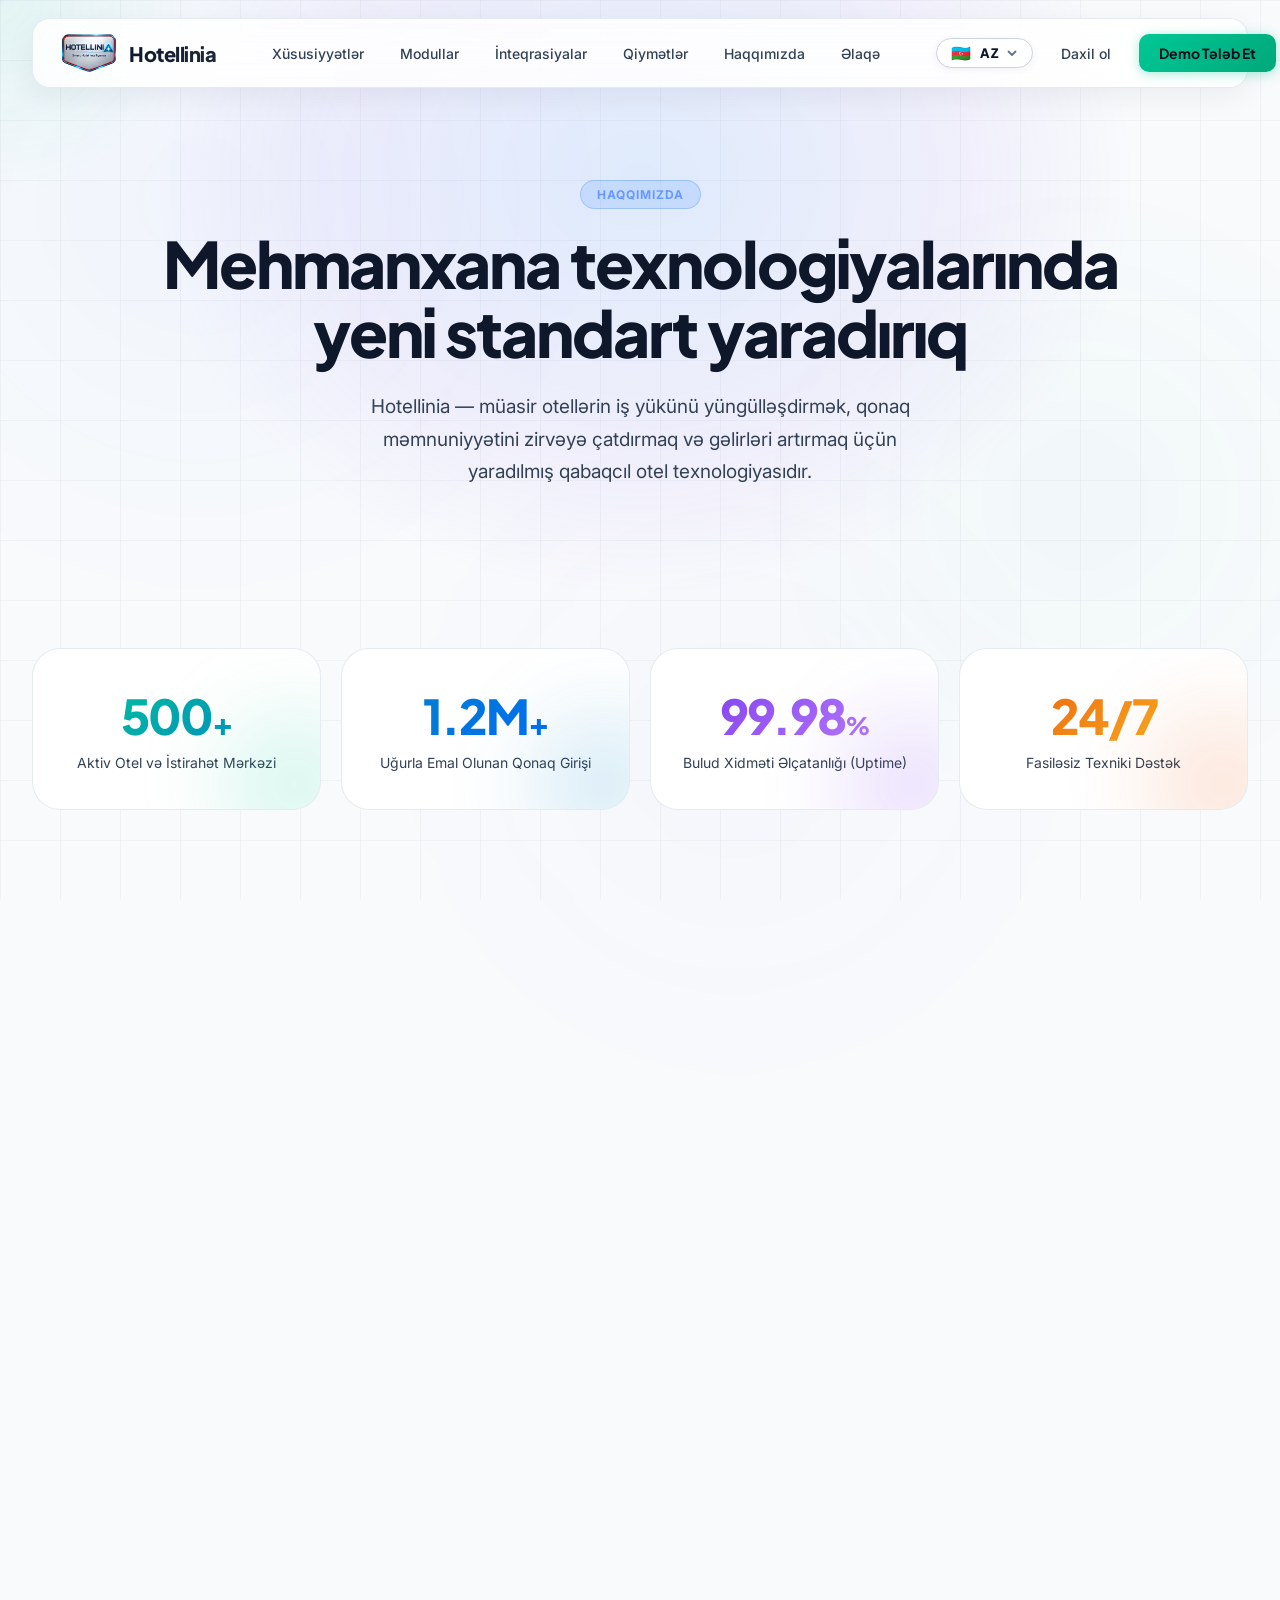
==== about.html @ ca0424b9 "refactor(about): merge duplicate values section into unified principles grid" ====
<!DOCTYPE html>
<html lang="az">
<head>
  <meta charset="UTF-8" />
  <meta name="viewport" content="width=device-width, initial-scale=1.0" />
  <link rel="canonical" href="https://hotellinia.com/about.html" />
  <link rel="alternate" hreflang="az" href="https://hotellinia.com/about.html" />
  <link rel="alternate" hreflang="ru" href="https://hotellinia.com/about.html?lang=ru" />
  <link rel="alternate" hreflang="x-default" href="https://hotellinia.com/about.html" />

  <title>Haqqımızda — Hotellinia Bulud PMS</title>
  <meta name="description" content="Hotellinia haqqında — missiya, komanda və gələcəyin otel idarəetmə texnologiyaları. Hotellinia-nın yaranma hekayəsi və dəyərləri." />
  <meta property="og:title" content="Haqqımızda — Hotellinia Bulud PMS" />
  <meta property="og:description" content="Hotellinia haqqında — missiya, komanda və gələcəyin otel idarəetmə texnologiyaları." />
  <meta property="og:image" content="https://hotellinia.com/hotellinia-logo.png" />
  <meta name="robots" content="index, follow" />

  <link rel="preconnect" href="https://fonts.googleapis.com" />
  <link rel="preconnect" href="https://fonts.gstatic.com" crossorigin />
  <link href="https://fonts.googleapis.com/css2?family=Plus+Jakarta+Sans:wght@300;400;500;600;700;800&family=Inter:wght@300;400;500;600;700&display=swap" rel="stylesheet" />
  <link rel="stylesheet" href="style.css?v=6" />
  <link rel="icon" type="image/png" href="hotellinia-logo.png" />
  <link rel="apple-touch-icon" sizes="180x180" href="hotellinia-logo.png" />
  <style>
    /* ── PAGE HERO ── */
    .page-hero {
      padding: 180px 0 100px;
      text-align: center;
      position: relative;
      z-index: 1;
    }
    .page-hero-aura {
      position: absolute;
      top: 0; left: 50%; transform: translateX(-50%);
      width: 1000px; height: 600px;
      background: radial-gradient(ellipse at 50% 30%,
        rgba(0,102,255,0.1) 0%,
        rgba(139,92,246,0.07) 45%,
        transparent 70%);
      pointer-events: none;
    }
    .page-hero-title {
      font-family: var(--font-display);
      font-size: clamp(36px, 5vw, 68px);
      font-weight: 800;
      letter-spacing: -2px;
      line-height: 1.08;
      margin-bottom: 24px;
    }
    .page-hero-sub {
      font-size: 19px;
      color: var(--text-secondary);
      max-width: 580px;
      margin: 0 auto 60px;
      line-height: 1.7;
    }

    /* ── MISSION STATS ── */
    .mission-stats {
      display: grid;
      grid-template-columns: repeat(4, 1fr);
      gap: 20px;
      margin-bottom: 120px;
      position: relative;
      z-index: 1;
    }
    .mstat-card {
      background: var(--bg-card);
      border: 1px solid var(--border-glass);
      border-radius: var(--radius-xl);
      padding: 36px 28px;
      text-align: center;
      backdrop-filter: blur(12px);
      transition: all 0.35s var(--ease-smooth);
      position: relative;
      overflow: hidden;
    }
    .mstat-card:hover {
      border-color: var(--border-bright);
      transform: translateY(-5px);
    }
    .mstat-card::before {
      content: '';
      position: absolute;
      bottom: -40px; right: -40px;
      width: 130px; height: 130px;
      border-radius: 50%;
      filter: blur(50px);
      opacity: 0.2;
    }
    .mstat-card:nth-child(1)::before { background: var(--green); }
    .mstat-card:nth-child(2)::before { background: var(--cyan); }
    .mstat-card:nth-child(3)::before { background: var(--purple); }
    .mstat-card:nth-child(4)::before { background: var(--orange); }
    .mstat-num {
      font-family: var(--font-display);
      font-size: 48px;
      font-weight: 800;
      letter-spacing: -2px;
      margin-bottom: 6px;
    }
    .mstat-label {
      font-size: 14px;
      color: var(--text-secondary);
      line-height: 1.5;
    }

    /* ── STORY ── */
    .story-section {
      padding: 0 0 120px;
      position: relative;
      z-index: 1;
    }
    .story-grid {
      display: grid;
      grid-template-columns: 1fr 1fr;
      gap: 80px;
      align-items: center;
    }
    .story-content {}
    .story-tag {
      display: inline-flex; align-items: center; gap: 6px;
      background: var(--blue-dim);
      border: 1px solid rgba(0,102,255,0.2);
      color: #6699FF;
      font-size: 12px; font-weight: 700;
      letter-spacing: 0.5px; text-transform: uppercase;
      padding: 5px 14px; border-radius: 100px;
      margin-bottom: 20px;
    }
    .story-title {
      font-family: var(--font-display);
      font-size: clamp(28px, 3.5vw, 42px);
      font-weight: 800;
      letter-spacing: -1px;
      line-height: 1.2;
      margin-bottom: 20px;
    }
    .story-body {
      font-size: 16px;
      color: var(--text-secondary);
      line-height: 1.8;
    }
    .story-body p + p { margin-top: 16px; }

    .story-visual {
      position: relative;
    }
    .story-img-card {
      background: var(--bg-card);
      border: 1px solid var(--border-glass);
      border-radius: var(--radius-xl);
      padding: 40px;
      backdrop-filter: blur(12px);
      position: relative;
      overflow: hidden;
    }
    .story-img-card::before {
      content: '';
      position: absolute;
      top: -60px; right: -60px;
      width: 250px; height: 250px;
      background: var(--blue);
      border-radius: 50%;
      filter: blur(80px);
      opacity: 0.12;
    }
    .timeline {
      position: relative;
      padding-left: 28px;
    }
    .timeline::before {
      content: '';
      position: absolute;
      left: 8px; top: 8px; bottom: 8px;
      width: 2px;
      background: linear-gradient(to bottom, var(--green), var(--blue), var(--purple));
      border-radius: 2px;
    }
    .tl-item {
      position: relative;
      margin-bottom: 32px;
    }
    .tl-item:last-child { margin-bottom: 0; }
    .tl-dot {
      position: absolute;
      left: -24px;
      top: 4px;
      width: 12px; height: 12px;
      border-radius: 50%;
      border: 2px solid var(--bg-base);
    }
    .tl-item:nth-child(1) .tl-dot { background: var(--green); box-shadow: 0 0 8px var(--green); }
    .tl-item:nth-child(2) .tl-dot { background: var(--cyan); }
    .tl-item:nth-child(3) .tl-dot { background: var(--blue); }
    .tl-item:nth-child(4) .tl-dot { background: var(--purple); }
    .tl-item:nth-child(5) .tl-dot { background: var(--orange); box-shadow: 0 0 8px var(--orange); }
    .tl-year {
      font-size: 11px;
      font-weight: 700;
      letter-spacing: 1px;
      text-transform: uppercase;
      color: var(--text-muted);
      margin-bottom: 4px;
    }
    .tl-event {
      font-size: 14px;
      font-weight: 600;
      color: var(--text-primary);
      margin-bottom: 4px;
    }
    .tl-desc { font-size: 13px; color: var(--text-secondary); line-height: 1.5; }

    /* ── MISSION & VALUES ── */
    .values-section {
      padding: 0 0 120px;
      position: relative;
      z-index: 1;
    }
    .values-grid {
      display: grid;
      grid-template-columns: repeat(4, 1fr);
      gap: 20px;
      max-width: 1200px;
      margin: 0 auto;
    }
    .value-card {
      background: var(--bg-card);
      border: 1px solid var(--border-glass);
      border-radius: var(--radius-xl);
      padding: 36px 32px;
      position: relative;
      overflow: hidden;
      backdrop-filter: blur(12px);
      transition: all 0.35s var(--ease-smooth);
    }
    .value-card:hover {
      border-color: var(--border-bright);
      transform: translateY(-5px);
    }
    .value-icon {
      width: 52px; height: 52px;
      border-radius: 14px;
      display: flex; align-items: center; justify-content: center;
      margin-bottom: 20px;
      font-size: 24px;
    }
    .value-icon.green  { background: var(--green-dim);  border: 1px solid rgba(0,200,150,0.2); }
    .value-icon.cyan   { background: var(--cyan-dim);   border: 1px solid rgba(0,191,255,0.2); }
    .value-icon.purple { background: var(--purple-dim); border: 1px solid rgba(139,92,246,0.2); }
    .value-icon.orange { background: var(--orange-dim); border: 1px solid rgba(255,138,0,0.2); }
    .value-icon.teal   { background: var(--teal-dim);   border: 1px solid rgba(20,184,166,0.2); }
    .value-icon.blue   { background: var(--blue-dim);   border: 1px solid rgba(0,102,255,0.2); }
    .value-name {
      font-family: var(--font-display);
      font-size: 19px;
      font-weight: 700;
      margin-bottom: 12px;
    }
    .value-desc { font-size: 14px; color: var(--text-secondary); line-height: 1.7; }
    .value-glow {
      position: absolute;
      bottom: -60px; right: -60px;
      width: 180px; height: 180px;
      border-radius: 50%;
      filter: blur(60px);
      opacity: 0.12;
      pointer-events: none;
    }

    /* ── TEAM ── */
    .team-section {
      padding: 0 0 120px;
      position: relative;
      z-index: 1;
    }
    .team-grid {
      display: grid;
      grid-template-columns: repeat(2, 1fr);
      gap: 28px;
      max-width: 820px;
      margin: 0 auto;
    }
    .team-card {
      background: var(--bg-card);
      border: 1px solid var(--border-glass);
      border-radius: var(--radius-xl);
      padding: 36px 28px;
      text-align: center;
      backdrop-filter: blur(12px);
      transition: all 0.35s var(--ease-smooth);
      position: relative;
      overflow: hidden;
      display: flex;
      flex-direction: column;
    }
    .team-card:hover {
      border-color: var(--border-bright);
      transform: translateY(-5px);
    }
    .team-avatar {
      width: 96px; height: 96px;
      border-radius: 50%;
      margin: 0 auto 18px;
      display: flex; align-items: center; justify-content: center;
      position: relative;
      overflow: hidden;
      border: 2.5px solid var(--border-glass);
      box-shadow: 0 4px 16px rgba(15, 23, 42, 0.08);
      background: var(--bg-card);
    }
    .team-avatar .team-img {
      width: 100%;
      height: 100%;
      object-fit: cover;
      object-position: center 20%;
      border-radius: 50%;
      display: block;
      position: absolute;
      top: 0;
      left: 0;
      z-index: 2;
      transition: transform 0.35s var(--ease-smooth);
    }
    .team-card:hover .team-avatar .team-img {
      transform: scale(1.06);
    }
    .team-avatar .team-img:not([src]),
    .team-avatar .team-img[src=""] {
      display: none;
    }
    .team-avatar-placeholder {
      display: flex;
      align-items: center;
      justify-content: center;
      width: 100%;
      height: 100%;
      color: var(--text-secondary);
      opacity: 0.75;
      z-index: 1;
    }
    .team-avatar-placeholder svg {
      width: 44px;
      height: 44px;
    }
    .team-name {
      font-family: var(--font-display);
      font-size: 19px;
      font-weight: 700;
      margin-bottom: 6px;
    }
    .team-role {
      font-size: 13px;
      color: var(--green);
      font-weight: 600;
      margin-bottom: 12px;
    }
    .team-bio {
      font-size: 13.5px;
      color: var(--text-secondary);
      line-height: 1.65;
    }
    .team-links {
      display: flex;
      justify-content: center;
      gap: 10px;
      margin-top: 16px;
    }
    .team-link-icon {
      width: 32px; height: 32px;
      border-radius: 8px;
      background: var(--bg-glass);
      border: 1px solid var(--border-glass);
      display: flex; align-items: center; justify-content: center;
      color: var(--text-muted);
      font-size: 12px;
      transition: all 0.2s;
    }
    .team-link-icon:hover {
      border-color: #0A66C2;
      color: #0A66C2;
      background: rgba(10, 102, 194, 0.1);
      transform: translateY(-2px);
    }

    /* Avatar gradient bg per person */
    .avatar-1 { background: linear-gradient(135deg, rgba(0,200,150,0.2), rgba(0,102,255,0.15)); }
    .avatar-2 { background: linear-gradient(135deg, rgba(0,191,255,0.2), rgba(139,92,246,0.15)); }
    .avatar-3 { background: linear-gradient(135deg, rgba(139,92,246,0.2), rgba(255,138,0,0.12)); }

    /* ── PARTNERS / LOGOS ── */
    .partners-section {
      padding: 0 0 100px;
      position: relative;
      z-index: 1;
    }
    .partners-grid {
      display: grid;
      grid-template-columns: repeat(4, 1fr);
      gap: 20px;
      max-width: 1140px;
      margin: 0 auto;
    }
    .partner-card {
      background: var(--bg-card);
      border: 1px solid var(--border-glass);
      border-radius: var(--radius-lg);
      padding: 22px 24px;
      display: flex;
      align-items: center;
      justify-content: center;
      transition: all 0.3s var(--ease-smooth);
      backdrop-filter: blur(14px);
      -webkit-backdrop-filter: blur(14px);
      box-shadow: 0 4px 18px rgba(15, 23, 42, 0.03);
      min-height: 86px;
      position: relative;
      overflow: hidden;
    }
    .partner-card:hover {
      border-color: rgba(20, 184, 166, 0.4);
      transform: translateY(-3px);
      box-shadow: 0 12px 28px rgba(15, 23, 42, 0.07), 0 0 20px rgba(20, 184, 166, 0.08);
    }
    .partner-logo-svg {
      width: auto;
      height: 32px;
      max-width: 100%;
      object-fit: contain;
      display: block;
      transition: transform 0.3s var(--ease-smooth);
    }
    .partner-card:hover .partner-logo-svg {
      transform: scale(1.05);
    }

    /* ── RESPONSIVE ── */
    @media (max-width: 1100px) {
      .mission-stats { grid-template-columns: repeat(2, 1fr); }
      .story-grid    { grid-template-columns: 1fr; gap: 40px; }
      .values-grid   { grid-template-columns: repeat(2, 1fr); }
      .team-grid     { grid-template-columns: repeat(2, 1fr); }
      .partners-grid { grid-template-columns: repeat(2, 1fr); }
    }
    @media (max-width: 768px) {
      .team-grid     { grid-template-columns: 1fr; max-width: 420px; }
      .partners-grid { grid-template-columns: repeat(2, 1fr); gap: 12px; }
      .partner-card  { min-height: 74px; padding: 16px 14px; }
    }
    @media (max-width: 480px) {
      .partners-grid { grid-template-columns: 1fr; gap: 10px; }
    }
    @media (max-width: 640px) {
      .page-hero { padding: 140px 0 60px; }
      .mission-stats { grid-template-columns: 1fr; }
      .values-grid   { grid-template-columns: 1fr; }
      .team-grid     { grid-template-columns: 1fr; }
    }
  </style>
</head>
<body>

  <!-- ═══════════════════════════════════════════
       PREMIUM FULL-SCREEN ONBOARDING PRE-LOADER
  ═══════════════════════════════════════════ -->
  <div class="preloader-screen" id="hotelliniaPreloader" aria-hidden="true">
    <div class="preloader-ambient-glow"></div>
    <div class="preloader-mesh-grid"></div>
    <div class="preloader-content">
      <div class="preloader-logo-wrap">
        <div class="preloader-logo-aura"></div>
        <img src="hotellinia-logo.png" alt="Hotellinia" class="preloader-logo-img" />
      </div>
      <div class="preloader-slogan-wrap">
        <p class="preloader-slogan" data-i18n="preloader.slogan">
          Mükəmməl qonaqpərvərlik sizdən, <br class="preloader-br" /><span class="preloader-slogan-accent">gələcəyin texnologiyası bizdən!</span>
        </p>
        <div class="preloader-glow-bar"></div>
      </div>
    </div>
    <button type="button" class="preloader-skip" id="preloaderSkip" aria-label="Keç" data-i18n="preloader.skip">Keçid ✕</button>
  </div>

  <div class="cursor-glow" id="cursorGlow"></div>
  <div class="bg-grid"></div>
  <div class="bg-radials">
    <div class="radial radial-1"></div>
    <div class="radial radial-2"></div>
    <div class="radial radial-3"></div>
  </div>

  <!-- NAVBAR -->
  <header class="navbar" id="navbar">
    <div class="nav-inner">
      <a href="index.html" class="logo" id="logo-link">
        <img src="hotellinia-logo.png" alt="Hotellinia Logo" class="logo-img" />
        <span class="logo-text">Hotellinia</span>
      </a>
      
      


      <nav class="nav-links" id="navLinksDesktop">
        <a href="index.html#features" class="nav-link" data-i18n="nav.features">Xüsusiyyətlər</a>
        <a href="index.html#modules" class="nav-link" data-i18n="nav.modules">Modullar</a>
        <a href="index.html#integrations" class="nav-link" data-i18n="nav.integrations">İnteqrasiyalar</a>
        <a href="pricing.html" class="nav-link" data-i18n="nav.pricing">Qiymətlər</a>
        <a href="about.html" class="nav-link nav-link--active" data-i18n="nav.about">Haqqımızda</a>
        <a href="contact.html" class="nav-link" data-i18n="nav.contact">Əlaqə</a>
      </nav>

      <div class="nav-actions">
        <!-- Cool Language Dropdown -->
        <div class="lang-dropdown" id="langDropdown">
          <button type="button" class="lang-dropdown-btn" id="langDropdownBtn" aria-expanded="false" aria-haspopup="true" aria-label="Dil seçimi">
            <span class="lang-flag" id="langActiveFlag">🇦🇿</span>
            <span class="lang-code" id="langActiveCode">AZ</span>
            <svg class="lang-arrow" width="12" height="12" viewBox="0 0 12 12" fill="none">
              <path d="M2.5 4.5L6 8L9.5 4.5" stroke="currentColor" stroke-width="1.8" stroke-linecap="round" stroke-linejoin="round"/>
            </svg>
          </button>
          <div class="lang-dropdown-menu" id="langDropdownMenu" role="menu">
            <button type="button" class="lang-dropdown-item active" data-lang="az" role="menuitem">
              <span class="item-flag">🇦🇿</span>
              <div class="item-text">
                <span class="item-name">Azərbaycan</span>
                <span class="item-sub">AZ · Əsas dil</span>
              </div>
              <span class="item-check">✓</span>
            </button>
            <button type="button" class="lang-dropdown-item" data-lang="ru" role="menuitem">
              <span class="item-flag">🇷🇺</span>
              <div class="item-text">
                <span class="item-name">Русский</span>
                <span class="item-sub">RU · Язык интерфейса</span>
              </div>
              <span class="item-check">✓</span>
            </button>
          </div>
        </div>
        <a href="#" onclick="return false" class="nav-login" data-i18n="nav.login">Daxil ol</a>
        <a href="contact.html#contactForm" class="btn btn-glow" id="nav-demo-btn" data-i18n="nav.demo">Demo Tələb Et</a>
        <button class="hamburger" id="hamburgerBtn" aria-label="Menyu" aria-expanded="false">
          <span></span><span></span><span></span>
        </button>
      </div>
    </div>
  </header>

  <!-- Mobile fullscreen menu — direct body child, no stacking context issues -->
  <div class="mobile-menu" id="mobileMenu" role="dialog" aria-modal="true" aria-label="Naviqasiya menyusu">
    <button class="mob-close" id="mobCloseBtn" aria-label="Menyunu bağla">
      <svg width="20" height="20" viewBox="0 0 20 20" fill="none"><path d="M2 2L18 18M18 2L2 18" stroke="currentColor" stroke-width="2" stroke-linecap="round"/></svg>
    </button>
    <div class="mob-logo">
      <img src="hotellinia-logo.png" alt="Hotellinia Logo" class="mob-logo-img" />
      <span>Hotellinia</span>
    </div>
    <div class="mob-lang-wrapper">
      <div class="mob-lang-label" data-i18n="nav.lang_label">Dil seçimi</div>
      <div class="mob-lang-bar">
        <button type="button" class="mob-lang-btn active" data-lang="az">
          <span class="mob-lang-flag">🇦🇿</span>
          <span>AZ</span>
          <span class="mob-lang-check">✓</span>
        </button>
        <button type="button" class="mob-lang-btn" data-lang="ru">
          <span class="mob-lang-flag">🇷🇺</span>
          <span>RU</span>
          <span class="mob-lang-check">✓</span>
        </button>
      </div>
    </div>
    <nav class="mob-links">
        <a href="index.html#features" class="mob-link" id="mob-link-0" data-i18n="nav.features">Xüsusiyyətlər</a>
        <a href="index.html#modules" class="mob-link" id="mob-link-1" data-i18n="nav.modules">Modullar</a>
        <a href="index.html#integrations" class="mob-link" id="mob-link-2" data-i18n="nav.integrations">İnteqrasiyalar</a>
        <a href="pricing.html" class="mob-link" id="mob-link-3" data-i18n="nav.pricing">Qiymətlər</a>
        <a href="about.html" class="mob-link" id="mob-link-4" data-i18n="nav.about">Haqqımızda</a>
        <a href="contact.html" class="mob-link" id="mob-link-5" data-i18n="nav.contact">Əlaqə</a>
    </nav>
    <div class="mob-actions">
      <a href="contact.html#contactForm" class="btn btn-glow btn-block" data-i18n="nav.free_demo">⚡ Pulsuz Demo Tələb Et</a>
    </div>
    <div class="mob-footer-note" data-i18n="nav.partner_badge">Azərbaycan · 500+ Otel Partnyor</div>
  </div>

  <main>

    <!-- PAGE HERO -->
    <section class="page-hero">
      <div class="page-hero-aura"></div>
      <div class="container">
        <div class="section-pill" style="background:rgba(0,102,255,0.12);border-color:rgba(0,102,255,0.2);color:#6699FF;" data-i18n="about.hero_tag">Haqqımızda</div>
        <h1 class="page-hero-title" data-i18n="about.hero_title">
          Mehmanxana texnologiyalarında <br/>
          <span class="gradient-text-2">yeni standart</span> yaradırıq
        </h1>
        <p class="page-hero-sub" data-i18n="about.hero_sub">
          Hotellinia — müasir otellərin iş yükünü yüngülləşdirmək, qonaq məmnuniyyətini zirvəyə çatdırmaq və gəlirləri artırmaq üçün yaradılmış qabaqcıl otel texnologiyasıdır.
        </p>
      </div>
    </section>

    <!-- MISSION STATS -->
    <div class="container">
      <div class="mission-stats">
        <div class="mstat-card">
          <div class="mstat-num" style="background:linear-gradient(135deg,var(--green),var(--cyan));-webkit-background-clip:text;-webkit-text-fill-color:transparent;background-clip:text;">500<span style="font-size:32px">+</span></div>
          <div class="mstat-label" data-i18n="about.stat1_label">Aktiv Otel və İstirahət Mərkəzi</div>
        </div>
        <div class="mstat-card">
          <div class="mstat-num" style="background:linear-gradient(135deg,var(--cyan),var(--blue));-webkit-background-clip:text;-webkit-text-fill-color:transparent;background-clip:text;">1.2M<span style="font-size:32px">+</span></div>
          <div class="mstat-label" data-i18n="about.stat2_label">Uğurla Emal Olunan Qonaq Girişi</div>
        </div>
        <div class="mstat-card">
          <div class="mstat-num" style="background:linear-gradient(135deg,var(--purple),#C084FC);-webkit-background-clip:text;-webkit-text-fill-color:transparent;background-clip:text;">99.98<span style="font-size:24px">%</span></div>
          <div class="mstat-label" data-i18n="about.stat3_label">Bulud Xidməti Əlçatanlığı (Uptime)</div>
        </div>
        <div class="mstat-card">
          <div class="mstat-num" style="background:linear-gradient(135deg,var(--orange),#FBBF24);-webkit-background-clip:text;-webkit-text-fill-color:transparent;background-clip:text;">24/7</div>
          <div class="mstat-label" data-i18n="about.stat4_label">Fasiləsiz Texniki Dəstək</div>
        </div>
      </div>
    </div>

    <!-- STORY -->
    <section class="story-section">
      <div class="container">
        <div class="story-grid" style="grid-template-columns:1fr;max-width:820px;margin-left:auto;margin-right:auto;">
          <div class="story-content">
            <div class="story-tag" data-i18n="about.story_tag">
              <svg width="12" height="12" viewBox="0 0 24 24" fill="none"><path d="M12 2l3.09 6.26L22 9.27l-5 4.87 1.18 6.88L12 17.77l-6.18 3.25L7 14.14 2 9.27l6.91-1.01L12 2z" stroke="currentColor" stroke-width="2" stroke-linejoin="round"/></svg>
              Hekayəmiz
            </div>
            <h2 class="story-title" data-i18n="about.story_title">
              Otelçilik çətinliklərindən doğan <br/>
              <span class="gradient-text">innovativ həll</span>
            </h2>
            <div class="story-body">
              <p data-i18n="about.story_p1">Hotellinia ideyası illərlə köhnəlmiş, yavaş və bir-birindən təcrid olunmuş otel proqramları ilə mübarizə aparan peşəkarların təşəbbüsü ilə yarandı.</p>
              <p data-i18n="about.story_p2">Biz qərara gəldik ki, müasir mehmanxana rəhbərləri və əməkdaşları üçün intuitiv, sürətli və bütün şöbələri vahid ekranda birləşdirən zərif bir bulud platforması quraq.</p>
              <p data-i18n="about.story_p3">Bu gün Hotellinia regionun yüzlərlə otelində vaxt itkisini aradan qaldırır, əməliyyat səhvlərini minimuma endirir və biznesin böyüməsini sürətləndirir.</p>
            </div>
          </div>
        </div>
      </div>
    </section>

    <!-- VALUES -->
    <section class="values-section">
      <div class="container">
        <div class="section-header">
          <div class="section-pill" style="background:rgba(0,102,255,0.12);border-color:rgba(0,102,255,0.2);color:#6699FF;" data-i18n="about.values_tag">Dəyərlərimiz</div>
          <h2 class="section-title" data-i18n="about.values_title">Bizi irəli aparan <br/><span class="gradient-text">prinsiplər</span></h2>
        </div>
        <div class="values-grid">

          <div class="value-card">
            <div class="value-glow" style="background:var(--green)"></div>
            <div class="value-icon green">🎯</div>
            <div class="value-name" data-i18n="about.val1_title">Sürət və Sadəlik</div>
            <p class="value-desc" data-i18n="about.val1_desc">Ən mürəkkəb əməliyyatları belə bir neçə kliklə yerinə yetirmək üçün dizayn edilmiş sadə və aydın interfeys.</p>
          </div>

          <div class="value-card">
            <div class="value-glow" style="background:var(--cyan)"></div>
            <div class="value-icon cyan">⚡</div>
            <div class="value-name" data-i18n="about.val2_title">Maksimum Təhlükəsizlik</div>
            <p class="value-desc" data-i18n="about.val2_desc">Bank səviyyəsində şifrələmə, gündəlik avtomatik ehtiyat nüsxələri və beynəlxalq məlumat qorunması standartları.</p>
          </div>

          <div class="value-card">
            <div class="value-glow" style="background:var(--purple)"></div>
            <div class="value-icon purple">🔒</div>
            <div class="value-name" data-i18n="about.val3_title">Daimi İnkişaf</div>
            <p class="value-desc" data-i18n="about.val3_desc">Hər ay tərəfdaşlarımızın rəyləri əsasında buraxılan yeni funksiyalar və avtomatik sistem yeniləmələri.</p>
          </div>

          <div class="value-card">
            <div class="value-glow" style="background:var(--orange)"></div>
            <div class="value-icon orange">🚀</div>
            <div class="value-name" data-i18n="about.val4_title">24/7 Canlı Dəstək</div>
            <p class="value-desc" data-i18n="about.val4_desc">Problem yarandıqda robot yox, sahəni dərindən bilən canlı mütəxəssislərimiz dərhal köməyinizə çatır.</p>
          </div>

        </div>
      </div>
    </section>

    <!-- TEAM -->
    <section class="team-section">
      <div class="container">
        <div class="section-header">
          <div class="section-pill" style="background:rgba(139,92,246,0.12);border-color:rgba(139,92,246,0.2);color:var(--purple);" data-i18n="about.team_tag">Komandamız</div>
          <h2 class="section-title" data-i18n="about.team_title">Hotellinia-nın <br/><span class="gradient-text">arxasındakı peşəkarlar</span></h2>
          <p class="section-sub" data-i18n="about.team_sub">Məhsulumuzu inkişaf etdirən və otellərə dəyər qatan idarə heyətimiz.</p>
        </div>
        <div class="team-grid">

          <!-- 1. Anar Məmmədov (Direktor) -->
          <div class="team-card">
            <div class="team-avatar avatar-1">
              <!-- Şəkil əlavə etmək üçün: src="..." daxil edin -->
              <img src="" alt="Anar Məmmədov" class="team-img" onerror="this.style.display='none'">
              <div class="team-avatar-placeholder" aria-hidden="true">
                <svg viewBox="0 0 24 24" fill="none" stroke="currentColor" stroke-width="1.6" stroke-linecap="round" stroke-linejoin="round">
                  <path d="M20 21v-2a4 4 0 0 0-4-4H8a4 4 0 0 0-4 4v2"/>
                  <circle cx="12" cy="7" r="4"/>
                </svg>
              </div>
            </div>
            <div class="team-name" data-i18n="team.anar_name">Anar Məmmədov</div>
            <div class="team-role" data-i18n="team.anar_role">Direktor</div>
            <div class="team-bio" data-i18n="team.anar_bio">Hotellinia-nın strateji idarəçiliyi, əməliyyatların koordinasiyası və qlobal tərəfdaşlıq əlaqələrinə rəhbərlik edir.</div>
            <div class="team-links">
              <a href="#" onclick="return false" class="team-link-icon" title="LinkedIn" aria-label="LinkedIn">
                <svg width="15" height="15" viewBox="0 0 24 24" fill="currentColor">
                  <path d="M19 3a2 2 0 0 1 2 2v14a2 2 0 0 1-2 2H5a2 2 0 0 1-2-2V5a2 2 0 0 1 2-2h14m-.5 15.5v-5.3a3.26 3.26 0 0 0-3.26-3.26c-.85 0-1.84.52-2.28 1.3v-1.11h-2.79v8.37h2.79v-4.93c0-.77.62-1.4 1.39-1.4a1.4 1.4 0 0 1 1.4 1.4v4.93h2.75M6.88 8.56a1.68 1.68 0 0 0 1.68-1.68c0-.93-.75-1.69-1.68-1.69a1.69 1.69 0 0 0-1.69 1.69c0 .93.76 1.68 1.69 1.68m1.39 9.94v-8.37H5.5v8.37h2.77z"/>
                </svg>
              </a>
            </div>
          </div>

          <!-- 2. Nizam Babayev -->
          <div class="team-card">
            <div class="team-avatar avatar-2">
              <img src="" alt="Nizam Babayev" class="team-img" onerror="this.style.display='none'">
              <div class="team-avatar-placeholder" aria-hidden="true">
                <svg viewBox="0 0 24 24" fill="none" stroke="currentColor" stroke-width="1.6" stroke-linecap="round" stroke-linejoin="round">
                  <path d="M20 21v-2a4 4 0 0 0-4-4H8a4 4 0 0 0-4 4v2"/>
                  <circle cx="12" cy="7" r="4"/>
                </svg>
              </div>
            </div>
            <div class="team-name" data-i18n="team.nizam_name">Nizam Babayev</div>
            <div class="team-role" data-i18n="team.nizam_role">Biznesin İnkişafı Meneceri</div>
            <div class="team-bio" data-i18n="team.nizam_bio">Yeni bazarların araşdırılması, strateji tərəfdaşlıqlar və Hotellinia-nın regional genişlənməsinə cavabdehdir. Mehmanxana texnologiyaları sektorunda illərlə dərin təcrübəyə malikdir.</div>
            <div class="team-links">
              <a href="#" onclick="return false" class="team-link-icon" title="LinkedIn" aria-label="LinkedIn">
                <svg width="15" height="15" viewBox="0 0 24 24" fill="currentColor">
                  <path d="M19 3a2 2 0 0 1 2 2v14a2 2 0 0 1-2 2H5a2 2 0 0 1-2-2V5a2 2 0 0 1 2-2h14m-.5 15.5v-5.3a3.26 3.26 0 0 0-3.26-3.26c-.85 0-1.84.52-2.28 1.3v-1.11h-2.79v8.37h2.79v-4.93c0-.77.62-1.4 1.39-1.4a1.4 1.4 0 0 1 1.4 1.4v4.93h2.75M6.88 8.56a1.68 1.68 0 0 0 1.68-1.68c0-.93-.75-1.69-1.68-1.69a1.69 1.69 0 0 0-1.69 1.69c0 .93.76 1.68 1.69 1.68m1.39 9.94v-8.37H5.5v8.37h2.77z"/>
                </svg>
              </a>
            </div>
          </div>

          <!-- 
          ══════════════════════════════════════════════════════════════════
          CAVİDAN BAYRAMLI (MÜVƏQQƏTİ DEAKTİV EDİLİB — İSTİFADƏÇİ İSTƏDİKDƏ BƏRPA EDİLƏCƏK)
          Foto: javidan.png
          Ad: Cavidan Bayramlı
          Vəzifə: Baş Texniki Direktor (CTO)
          LinkedIn: https://www.linkedin.com/in/bayramlijavidan
          ══════════════════════════════════════════════════════════════════
          <div class="team-card">
            <div class="team-avatar avatar-1">
              <img src="javidan.png" alt="Cavidan Bayramlı" class="team-img" onerror="this.style.display='none'">
              <div class="team-avatar-placeholder" aria-hidden="true">
                <svg viewBox="0 0 24 24" fill="none" stroke="currentColor" stroke-width="1.6" stroke-linecap="round" stroke-linejoin="round">
                  <path d="M20 21v-2a4 4 0 0 0-4-4H8a4 4 0 0 0-4 4v2"/>
                  <circle cx="12" cy="7" r="4"/>
                </svg>
              </div>
            </div>
            <div class="team-name" data-i18n="team.cavidan_name">Cavidan Bayramlı</div>
            <div class="team-role" data-i18n="team.cavidan_role">Baş Texniki Direktor (CTO)</div>
            <div class="team-bio" data-i18n="team.cavidan_bio">Hotellinia platformasının texnoloji arxitekturası, bulud infrastrukturu və kibertəhlükəsizlik sistemlərinə rəhbərlik edir. Yüksək yüklü paylanmış sistemlər və innovativ həllər üzrə mühəndis.</div>
            <div class="team-links">
              <a href="https://www.linkedin.com/in/bayramlijavidan" target="_blank" rel="noopener noreferrer" class="team-link-icon" title="LinkedIn" aria-label="Cavidan Bayramlı LinkedIn">
                <svg width="15" height="15" viewBox="0 0 24 24" fill="currentColor">
                  <path d="M19 3a2 2 0 0 1 2 2v14a2 2 0 0 1-2 2H5a2 2 0 0 1-2-2V5a2 2 0 0 1 2-2h14m-.5 15.5v-5.3a3.26 3.26 0 0 0-3.26-3.26c-.85 0-1.84.52-2.28 1.3v-1.11h-2.79v8.37h2.79v-4.93c0-.77.62-1.4 1.39-1.4a1.4 1.4 0 0 1 1.4 1.4v4.93h2.75M6.88 8.56a1.68 1.68 0 0 0 1.68-1.68c0-.93-.75-1.69-1.68-1.69a1.69 1.69 0 0 0-1.69 1.69c0 .93.76 1.68 1.69 1.68m1.39 9.94v-8.37H5.5v8.37h2.77z"/>
                </svg>
              </a>
            </div>
          </div>
          -->

        </div>
      </div>
    </section>

    <!-- PARTNERS -->
    <section class="partners-section">
      <div class="container">
        <div class="section-header">
          <div class="section-pill" style="background:rgba(20,184,166,0.12);border-color:rgba(20,184,166,0.2);color:var(--teal);" data-i18n="about.partners_tag">Tərəfdaşlar</div>
          <h2 class="section-title" data-i18n="about.partners_title">Qlobal <span class="gradient-text">tərəfdaşlarımız</span></h2>
        </div>
        <div class="partners-grid">
          <!-- 1. Booking.com -->
          <div class="partner-card" title="Booking.com">
            <svg class="partner-logo-svg" viewBox="0 0 145 32" fill="none" aria-label="Booking.com">
              <rect width="28" height="28" y="2" rx="6" fill="#003580"/>
              <path d="M7 8.5h6.2a3.8 3.8 0 0 1 2.2 6.8 4 4 0 0 1-2.2 7.2H7V8.5zm3.2 3.1v3.4h2.8a1.7 1.7 0 0 0 0-3.4h-2.8zm0 5.8v4.2h3.2a2.1 2.1 0 0 0 0-4.2h-3.2z" fill="#FFFFFF"/>
              <circle cx="21" cy="22" r="2.2" fill="#006CE4"/>
              <text x="35" y="22" font-family="'Plus Jakarta Sans',Inter,sans-serif" font-weight="800" font-size="16" fill="#003580" letter-spacing="-0.5">Booking<tspan fill="#006CE4">.com</tspan></text>
            </svg>
          </div>

          <!-- 2. Expedia Group -->
          <div class="partner-card" title="Expedia Group">
            <svg class="partner-logo-svg" viewBox="0 0 150 32" fill="none" aria-label="Expedia Group">
              <circle cx="14" cy="16" r="13" fill="#00355F"/>
              <path d="M7 17l13-5.5-3.5 11-2.8-3.5-3.5 1.8 0.8-2.6-4-1.2z" fill="#FFD200"/>
              <text x="33" y="19" font-family="'Plus Jakarta Sans',Inter,sans-serif" font-weight="800" font-size="14.5" fill="#00355F" letter-spacing="-0.4">Expedia</text>
              <text x="34" y="28" font-family="'Plus Jakarta Sans',Inter,sans-serif" font-weight="700" font-size="8.5" fill="#64748B" letter-spacing="1.2">GROUP</text>
            </svg>
          </div>

          <!-- 3. Airbnb -->
          <div class="partner-card" title="Airbnb">
            <svg class="partner-logo-svg" viewBox="0 0 115 32" fill="none" aria-label="Airbnb">
              <path d="M14 3.5c-4.2 0-7.8 5.6-7.8 11.2 0 5.8 4.2 11.8 7.8 15.3 3.6-3.5 7.8-9.5 7.8-15.3 0-5.6-3.6-11.2-7.8-11.2zm0 14.5a3.8 3.8 0 1 1 0-7.6 3.8 3.8 0 0 1 0 7.6z" fill="#FF5A5F"/>
              <text x="28" y="22" font-family="'Plus Jakarta Sans',Inter,sans-serif" font-weight="800" font-size="18" fill="#FF5A5F" letter-spacing="-0.6">airbnb</text>
            </svg>
          </div>

          <!-- 4. Agoda -->
          <div class="partner-card" title="Agoda">
            <svg class="partner-logo-svg" viewBox="0 0 115 32" fill="none" aria-label="Agoda">
              <circle cx="5" cy="8" r="3" fill="#EE2E24"/>
              <circle cx="13" cy="6" r="3" fill="#F89E1B"/>
              <circle cx="21" cy="6" r="3" fill="#8CC63F"/>
              <circle cx="29" cy="8" r="3" fill="#00AEEF"/>
              <circle cx="36" cy="12" r="3" fill="#92278F"/>
              <text x="4" y="26" font-family="'Plus Jakarta Sans',Inter,sans-serif" font-weight="800" font-size="17" fill="#1F2937" letter-spacing="-0.5">agoda</text>
            </svg>
          </div>

          <!-- 5. Trip.com -->
          <div class="partner-card" title="Trip.com">
            <svg class="partner-logo-svg" viewBox="0 0 120 32" fill="none" aria-label="Trip.com">
              <rect width="26" height="26" y="3" rx="7" fill="#2681FF"/>
              <path d="M7 21l3.5-10h5l3.5 10h-3l-0.8-2.6h-4.4L10 21H7zm3.4-4.8h3.2l-1.6-4.8-1.6 4.8z" fill="#FFFFFF"/>
              <circle cx="20.5" cy="7.5" r="2.8" fill="#FF5A00"/>
              <text x="32" y="22" font-family="'Plus Jakarta Sans',Inter,sans-serif" font-weight="800" font-size="16" fill="#0F294D" letter-spacing="-0.4">Trip<tspan fill="#2681FF">.com</tspan></text>
            </svg>
          </div>

          <!-- 6. Hotels.com -->
          <div class="partner-card" title="Hotels.com">
            <svg class="partner-logo-svg" viewBox="0 0 135 32" fill="none" aria-label="Hotels.com">
              <rect width="26" height="26" y="3" rx="6" fill="#D32F2F"/>
              <path d="M7 8h3.6v4.6h4.8V8H19v16h-3.6v-5.6h-4.8V24H7V8z" fill="#FFFFFF"/>
              <text x="32" y="22" font-family="'Plus Jakarta Sans',Inter,sans-serif" font-weight="800" font-size="15" fill="#D32F2F" letter-spacing="-0.3">Hotels<tspan fill="#334155">.com</tspan></text>
            </svg>
          </div>

          <!-- 7. Microsoft Azure -->
          <div class="partner-card" title="Microsoft Azure">
            <svg class="partner-logo-svg" viewBox="0 0 160 32" fill="none" aria-label="Microsoft Azure">
              <path d="M3 24.5l8.5-18h7l-8.5 18H3z" fill="#0078D4"/>
              <path d="M12.5 19l4.5-9.5 7 15H17l-4.5-5.5z" fill="#0089D6"/>
              <path d="M10 24.5h14l-4.5-5.5h-5z" fill="#005BA1" opacity="0.6"/>
              <text x="29" y="16" font-family="'Plus Jakarta Sans',Inter,sans-serif" font-weight="600" font-size="10" fill="#64748B" letter-spacing="0.2">Microsoft</text>
              <text x="29" y="26" font-family="'Plus Jakarta Sans',Inter,sans-serif" font-weight="800" font-size="13.5" fill="#0078D4" letter-spacing="-0.3">Azure</text>
            </svg>
          </div>

          <!-- 8. Stripe Payments -->
          <div class="partner-card" title="Stripe Payments">
            <svg class="partner-logo-svg" viewBox="0 0 125 32" fill="none" aria-label="Stripe Payments">
              <rect width="28" height="28" y="2" rx="7" fill="#635BFF"/>
              <path d="M11 13.5c0-1.3 1.1-2 2.8-2 1.6 0 3 .5 4.2 1.3l-1 2.1c-0.9-0.6-2-1-3-1-0.6 0-0.9 0.2-0.9 0.5 0 1.2 4.1 0.7 4.1 3.8 0 1.6-1.3 2.7-3.4 2.7-1.9 0-3.4-0.7-4.5-1.6l1-2.1c1 0.8 2.2 1.2 3.4 1.2 0.7 0 1.1-0.2 1.1-0.6 0-1.2-4.3-0.8-4.3-4.3z" fill="#FFFFFF"/>
              <text x="36" y="22" font-family="'Plus Jakarta Sans',Inter,sans-serif" font-weight="800" font-size="17" fill="#635BFF" letter-spacing="-0.4">stripe</text>
            </svg>
          </div>
        </div>
      </div>
    </section>

    <!-- FOOTER CTA -->
    <section class="footer-cta" id="cta-about">
      <div class="cta-aura"></div>
      <div class="container">
        <div class="cta-inner">
          <div class="cta-badge" data-i18n="about.cta_badge">
            <svg width="16" height="16" viewBox="0 0 24 24" fill="none"><path d="M17 21v-2a4 4 0 00-4-4H5a4 4 0 00-4 4v2" stroke="currentColor" stroke-width="2"/><circle cx="9" cy="7" r="4" stroke="currentColor" stroke-width="2"/></svg>
            Komandamıza qoşulun
          </div>
          <h2 class="cta-title" data-i18n="about.cta_title">
            Otelçilik sənayesini<br/>
            <span class="gradient-text">birlikdə dəyişək</span>
          </h2>
          <p class="cta-sub" data-i18n="about.cta_sub">Demo sınayın, fərqi özünüz görün. 14 gün pulsuz, kredit kartı lazım deyil.</p>
          <div class="hero-ctas" style="justify-content:center; margin-bottom: 0;">
            <a href="contact.html#contactForm" class="btn btn-primary btn-xl" id="about-cta-btn" data-i18n="about.cta_btn">
              <svg width="18" height="18" viewBox="0 0 24 24" fill="none"><path d="M13 2L3 14h9l-1 8 10-12h-9l1-8z" stroke="currentColor" stroke-width="2" stroke-linecap="round" stroke-linejoin="round"/></svg>
              Pulsuz Demo Başla
            </a>
            <a href="contact.html" class="btn btn-ghost btn-xl" id="about-contact-btn" data-i18n="about.cta_contact">
              Bizimlə Əlaqə
            </a>
          </div>
        </div>
      </div>
    </section>

  </main>

  <!-- ═══════════════════════════════════════════
       FOOTER
  ═══════════════════════════════════════════ -->
  <footer class="site-footer">
    <div class="container">
      <div class="footer-inner-clean">
        <div class="footer-brand-clean">
          <a href="index.html" class="logo">
            <img src="hotellinia-logo.png" alt="Hotellinia Logo" class="logo-img" />
            <span class="logo-text">Hotellinia</span>
          </a>
          <p class="footer-tagline-clean" data-i18n="footer.tagline">Növbəti nəsil bulud əsaslı otel idarəetmə platforması. Bütün əməliyyatlarınızı tək bir ağıllı mərkəzdən idarə edin.</p>
        </div>

        <nav class="footer-nav-clean" aria-label="Footer naviqasiya">
          <a href="index.html" class="footer-nav-link" data-i18n="nav.home">Ana səhifə</a>
          <a href="index.html#features" class="footer-nav-link" data-i18n="nav.features">Xüsusiyyətlər</a>
          <a href="index.html#modules" class="footer-nav-link" data-i18n="nav.modules">Modullar</a>
          <a href="index.html#integrations" class="footer-nav-link" data-i18n="nav.integrations">İnteqrasiyalar</a>
          <a href="pricing.html" class="footer-nav-link" data-i18n="nav.pricing">Qiymətlər</a>
          <a href="about.html" class="footer-nav-link" data-i18n="nav.about">Haqqımızda</a>
          <a href="contact.html" class="footer-nav-link" data-i18n="nav.contact">Əlaqə</a>
        </nav>
      </div>

      <div class="footer-bottom-clean">
        <p class="footer-copy" data-i18n="footer.copy">© 2025 Hotellinia. Bütün hüquqlar qorunur.</p>

        <div class="footer-socials" aria-label="Sosial şəbəkələr">
          <a href="https://www.linkedin.com/company/hotellinia-az" class="footer-social-btn footer-social-btn--linkedin" aria-label="LinkedIn" target="_blank" rel="noopener noreferrer">
            <svg width="16" height="16" viewBox="0 0 24 24" fill="currentColor">
              <path d="M19 3a2 2 0 0 1 2 2v14a2 2 0 0 1-2 2H5a2 2 0 0 1-2-2V5a2 2 0 0 1 2-2h14m-.5 15.5v-5.3a3.26 3.26 0 0 0-3.26-3.26c-.85 0-1.84.52-2.28 1.3v-1.11h-2.79v8.37h2.79v-4.93c0-.77.62-1.4 1.39-1.4a1.4 1.4 0 0 1 1.4 1.4v4.93h2.75M6.88 8.56a1.68 1.68 0 0 0 1.68-1.68c0-.93-.75-1.69-1.68-1.69a1.69 1.69 0 0 0-1.69 1.69c0 .93.76 1.68 1.69 1.68m1.39 9.94v-8.37H5.5v8.37h2.77z"/>
            </svg>
          </a>
          <a href="https://instagram.com/hotellinia.az" class="footer-social-btn footer-social-btn--instagram" aria-label="Instagram" target="_blank" rel="noopener noreferrer">
            <svg width="16" height="16" viewBox="0 0 24 24" fill="none" stroke="currentColor" stroke-width="2" stroke-linecap="round" stroke-linejoin="round">
              <rect x="2" y="2" width="20" height="20" rx="5" ry="5"/>
              <path d="M16 11.37A4 4 0 1 1 12.63 8 4 4 0 0 1 16 11.37z"/>
              <line x1="17.5" y1="6.5" x2="17.51" y2="6.5"/>
            </svg>
          </a>
          <a href="https://www.facebook.com/hotellinia.az" class="footer-social-btn footer-social-btn--facebook" aria-label="Facebook" target="_blank" rel="noopener noreferrer">
            <svg width="16" height="16" viewBox="0 0 24 24" fill="currentColor">
              <path d="M24 12.073c0-6.627-5.373-12-12-12s-12 5.373-12 12c0 5.99 4.388 10.954 10.125 11.854v-8.385H7.078v-3.47h3.047V9.43c0-3.007 1.792-4.669 4.533-4.669 1.312 0 2.686.235 2.686.235v2.953H15.83c-1.491 0-1.956.925-1.956 1.874v2.25h3.328l-.532 3.47h-2.796v8.385C19.612 23.027 24 18.062 24 12.073z"/>
            </svg>
          </a>
        </div>
      </div>
    </div>
  </footer>

  <script src="translations.js?v=4"></script>
  <script src="app.js?v=4"></script>
</body>
</html>
---- style.css ----
/* ═══════════════════════════════════════════════════
   HOTELLINIA — MODERN LIGHT UI STYLESHEET
   ═══════════════════════════════════════════════════ */

/* ─── CSS TOKENS ─── */
:root {
  /* Colors — Clean, Modern Light Palette */
  --bg-base:        #F8FAFC;
  --bg-surface:     #FFFFFF;
  --bg-card:        #FFFFFF;
  --bg-glass:       rgba(241, 245, 249, 0.7);
  --border-glass:   rgba(226, 232, 240, 0.85);
  --border-bright:  rgba(203, 213, 225, 0.95);

  --green:         #00C896;
  --green-dim:     rgba(0, 200, 150, 0.12);
  --green-glow:    rgba(0, 200, 150, 0.22);
  --cyan:          #0284C7;
  --cyan-dim:      rgba(2, 132, 199, 0.12);
  --cyan-glow:     rgba(2, 132, 199, 0.2);
  --blue:          #0066FF;
  --blue-dim:      rgba(0, 102, 255, 0.12);
  --purple:        #7C3AED;
  --purple-dim:    rgba(124, 58, 237, 0.12);
  --orange:        #EA580C;
  --orange-dim:    rgba(234, 88, 12, 0.12);
  --teal:          #0D9488;
  --teal-dim:      rgba(13, 148, 136, 0.12);

  --text-primary:   #0F172A;
  --text-secondary: #334155;
  --text-muted:     #64748B;

  /* Fonts */
  --font-display: 'Plus Jakarta Sans', 'Inter', sans-serif;
  --font-body:    'Inter', 'Plus Jakarta Sans', sans-serif;

  /* Spacing */
  --section-py: 80px;
  --container-max: 1280px;

  /* Radius */
  --radius-sm:  8px;
  --radius-md:  14px;
  --radius-lg:  20px;
  --radius-xl:  28px;

  /* Transitions */
  --ease-smooth: cubic-bezier(0.4, 0, 0.2, 1);
  --ease-spring: cubic-bezier(0.34, 1.56, 0.64, 1);
}

/* ─── RESETS & BASE ─── */
*, *::before, *::after { box-sizing: border-box; margin: 0; padding: 0; }

html {
  scroll-behavior: smooth;
  font-size: 16px;
}

body {
  font-family: var(--font-body);
  background: var(--bg-base);
  color: var(--text-primary);
  -webkit-font-smoothing: antialiased;
}
html { overflow-x: hidden; }  /* overflow on html not body — doesn't break position:fixed */

a { text-decoration: none; color: inherit; }

/* ═══════════════════════════════════════════════════
   PREMIUM FULL-SCREEN ONBOARDING PRE-LOADER
   ═══════════════════════════════════════════════════ */
body.preloader-locked {
  overflow: hidden !important;
  height: 100vh !important;
}

.preloader-screen {
  position: fixed;
  inset: 0;
  width: 100vw;
  height: 100vh;
  z-index: 9999999;
  display: flex;
  align-items: center;
  justify-content: center;
  background: radial-gradient(circle at 50% 45%, #0B1426 0%, #060913 55%, #030508 100%);
  overflow: hidden;
  user-select: none;
  cursor: pointer;
  will-change: opacity, filter, transform;
  animation: preloaderScreenSequence 1.8s cubic-bezier(0.16, 1, 0.3, 1) forwards;
}

/* Ambient deep luxury glow */
.preloader-ambient-glow {
  position: absolute;
  width: 650px;
  height: 650px;
  border-radius: 50%;
  background: radial-gradient(circle, rgba(0, 180, 216, 0.22) 0%, rgba(0, 200, 150, 0.12) 38%, transparent 70%);
  filter: blur(80px);
  pointer-events: none;
  animation: preloaderAuraPulse 4s ease-in-out infinite alternate;
}

.preloader-mesh-grid {
  position: absolute;
  inset: 0;
  background-image: radial-gradient(circle at 50% 50%, rgba(255, 255, 255, 0.05) 1px, transparent 1px);
  background-size: 32px 32px;
  pointer-events: none;
  opacity: 0.55;
}

.preloader-content {
  position: relative;
  z-index: 2;
  display: flex;
  flex-direction: column;
  align-items: center;
  justify-content: center;
  text-align: center;
  padding: 0 24px;
  max-width: 780px;
}

/* Logo styling & buttery entrance */
.preloader-logo-wrap {
  position: relative;
  display: flex;
  align-items: center;
  justify-content: center;
  margin-bottom: 28px;
}

.preloader-logo-aura {
  position: absolute;
  width: 200px;
  height: 200px;
  border-radius: 50%;
  background: radial-gradient(circle, rgba(2, 132, 199, 0.4) 0%, rgba(0, 200, 150, 0.22) 50%, transparent 72%);
  filter: blur(36px);
  animation: preloaderAuraBreathe 3s ease-in-out infinite alternate;
}

.preloader-logo-img {
  position: relative;
  width: auto;
  height: 125px;
  max-width: 82vw;
  object-fit: contain;
  filter: drop-shadow(0 14px 35px rgba(0, 180, 216, 0.35));
  animation: preloaderLogoEnter 1.2s cubic-bezier(0.16, 1, 0.3, 1) forwards;
}

/* Slogan reveal & typography */
.preloader-slogan-wrap {
  display: flex;
  flex-direction: column;
  align-items: center;
  gap: 16px;
  opacity: 0;
  animation: preloaderSloganEnter 1.0s cubic-bezier(0.16, 1, 0.3, 1) 1.35s forwards;
}

.preloader-slogan {
  font-family: var(--font-display);
  font-size: clamp(19px, 2.5vw, 27px);
  font-weight: 500;
  line-height: 1.45;
  letter-spacing: -0.01em;
  color: #FFFFFF;
  text-shadow: 0 4px 20px rgba(0, 0, 0, 0.6), 0 0 35px rgba(2, 132, 199, 0.3);
}

.preloader-slogan-accent {
  font-weight: 700;
  background: linear-gradient(135deg, #38BDF8 0%, #00E5A3 50%, #38BDF8 100%);
  background-size: 200% auto;
  -webkit-background-clip: text;
  -webkit-text-fill-color: transparent;
  display: inline-block;
  text-shadow: none;
  filter: drop-shadow(0 2px 14px rgba(0, 229, 163, 0.35));
  animation: preloaderAccentShimmer 3.2s ease-in-out infinite alternate;
}

.preloader-glow-bar {
  width: 0;
  height: 2px;
  border-radius: 999px;
  background: linear-gradient(90deg, transparent, #0284C7, #00E5A3, transparent);
  box-shadow: 0 0 16px rgba(0, 229, 163, 0.6);
  animation: preloaderBarExpand 1.2s cubic-bezier(0.16, 1, 0.3, 1) 1.65s forwards;
}

/* Subtle Skip Button */
.preloader-skip {
  position: absolute;
  top: 24px;
  right: 28px;
  z-index: 10;
  background: rgba(255, 255, 255, 0.08);
  border: 1px solid rgba(255, 255, 255, 0.16);
  backdrop-filter: blur(12px);
  -webkit-backdrop-filter: blur(12px);
  color: rgba(255, 255, 255, 0.75);
  font-family: var(--font-body);
  font-size: 13px;
  font-weight: 500;
  letter-spacing: 0.3px;
  padding: 8px 18px;
  border-radius: 999px;
  cursor: pointer;
  transition: all 0.25s ease;
  opacity: 0;
  animation: preloaderSkipFadeIn 0.6s ease 2.0s forwards;
}

.preloader-skip:hover {
  background: rgba(255, 255, 255, 0.18);
  border-color: rgba(255, 255, 255, 0.35);
  color: #FFFFFF;
  transform: translateY(-1px);
}

/* Exit fast-forward state */
.preloader-screen.is-exiting {
  animation: preloaderGracefulExit 0.85s cubic-bezier(0.7, 0, 0.2, 1) forwards !important;
}

.preloader-screen.is-hidden {
  display: none !important;
}

/* Keyframe Animations */
@keyframes preloaderLogoEnter {
  0% {
    opacity: 0;
    transform: scale(0.82) translateY(14px);
    filter: brightness(0.6) blur(10px) drop-shadow(0 0 0 rgba(0, 180, 216, 0));
  }
  50% {
    filter: brightness(1.25) blur(0px) drop-shadow(0 18px 45px rgba(0, 200, 255, 0.5));
  }
  100% {
    opacity: 1;
    transform: scale(1) translateY(0);
    filter: brightness(1) blur(0px) drop-shadow(0 14px 35px rgba(0, 180, 216, 0.35));
  }
}

@keyframes preloaderAuraBreathe {
  0% { transform: scale(0.9); opacity: 0.6; }
  100% { transform: scale(1.15); opacity: 0.95; }
}

@keyframes preloaderAuraPulse {
  0% { transform: scale(0.95) rotate(0deg); opacity: 0.7; }
  100% { transform: scale(1.1) rotate(10deg); opacity: 1; }
}

@keyframes preloaderSloganEnter {
  0% {
    opacity: 0;
    transform: translateY(20px) scale(0.96);
    filter: blur(12px);
  }
  100% {
    opacity: 1;
    transform: translateY(0) scale(1);
    filter: blur(0px);
  }
}

@keyframes preloaderAccentShimmer {
  0% { background-position: 0% center; }
  100% { background-position: 100% center; }
}

@keyframes preloaderBarExpand {
  0% { width: 0; opacity: 0; }
  100% { width: 100px; opacity: 1; }
}

@keyframes preloaderSkipFadeIn {
  0% { opacity: 0; }
  100% { opacity: 0.65; }
}

/* Master sequence:
   0% - 82%: visible & holding (~4.35s)
   82% - 99%: blur away & fade out
   100%: fully hidden
*/
@keyframes preloaderScreenSequence {
  0%, 82% {
    opacity: 1;
    filter: blur(0px);
    transform: scale(1);
    visibility: visible;
  }
  99% {
    opacity: 0;
    filter: blur(24px);
    transform: scale(1.06);
    visibility: visible;
  }
  100% {
    opacity: 0;
    filter: blur(30px);
    transform: scale(1.08);
    visibility: hidden;
    pointer-events: none;
  }
}

@keyframes preloaderGracefulExit {
  0% {
    opacity: 1;
    filter: blur(0px);
    transform: scale(1);
    visibility: visible;
  }
  99% {
    opacity: 0;
    filter: blur(24px);
    transform: scale(1.06);
    visibility: visible;
  }
  100% {
    opacity: 0;
    filter: blur(30px);
    transform: scale(1.08);
    visibility: hidden;
    pointer-events: none;
  }
}

@media (max-width: 640px) {
  .preloader-logo-img {
    height: 95px;
  }
  .preloader-slogan {
    font-size: 19px;
  }
  .preloader-skip {
    top: 16px;
    right: 16px;
    padding: 6px 14px;
    font-size: 12px;
  }
}

/* ─── CURSOR GLOW ─── */
.cursor-glow {
  position: fixed;
  width: 400px;
  height: 400px;
  border-radius: 50%;
  background: radial-gradient(circle, rgba(0, 200, 150, 0.08) 0%, transparent 70%);
  pointer-events: none;
  transform: translate(-50%, -50%);
  transition: all 0.3s ease;
  z-index: 0;
}

/* ─── BACKGROUND ─── */
.bg-grid {
  position: fixed;
  inset: 0;
  background-image:
    linear-gradient(rgba(15, 23, 42, 0.035) 1px, transparent 1px),
    linear-gradient(90deg, rgba(15, 23, 42, 0.035) 1px, transparent 1px);
  background-size: 60px 60px;
  pointer-events: none;
  z-index: 0;
}

.bg-radials { position: fixed; inset: 0; pointer-events: none; z-index: 0; }

.radial {
  position: absolute;
  border-radius: 50%;
  filter: blur(90px);
  opacity: 0.55;
}
.radial-1 {
  width: 800px; height: 800px;
  top: -200px; left: -200px;
  background: radial-gradient(circle, rgba(0, 102, 255, 0.07) 0%, transparent 70%);
}
.radial-2 {
  width: 600px; height: 600px;
  top: 200px; right: -100px;
  background: radial-gradient(circle, rgba(0, 200, 150, 0.07) 0%, transparent 70%);
}
.radial-3 {
  width: 700px; height: 700px;
  bottom: -200px; left: 30%;
  background: radial-gradient(circle, rgba(139, 92, 246, 0.05) 0%, transparent 70%);
}

/* ─── CONTAINER ─── */
.container {
  width: 100%;
  max-width: var(--container-max);
  margin: 0 auto;
  padding: 0 32px;
  position: relative;
  z-index: 1;
}

/* ─── BUTTONS ─── */
.btn {
  display: inline-flex;
  align-items: center;
  gap: 8px;
  font-family: var(--font-display);
  font-weight: 600;
  border-radius: 12px;
  border: none;
  cursor: pointer;
  transition: all 0.25s var(--ease-smooth);
  position: relative;
  overflow: hidden;
  white-space: nowrap;
}

.btn::after {
  content: '';
  position: absolute;
  inset: 0;
  background: linear-gradient(135deg, rgba(255,255,255,0.2) 0%, transparent 60%);
  opacity: 0;
  transition: opacity 0.25s;
}
.btn:hover::after { opacity: 1; }

.btn-primary {
  background: linear-gradient(135deg, var(--green) 0%, #00A87A 100%);
  color: #060e1d;
  font-weight: 700;
  font-size: 15px;
  padding: 12px 24px;
  box-shadow: 0 4px 18px rgba(0,200,150,0.35);
}
.btn-primary:hover {
  transform: translateY(-2px);
  box-shadow: 0 8px 24px rgba(0,200,150,0.45);
}

.btn-ghost {
  background: #FFFFFF;
  color: var(--text-primary);
  font-size: 15px;
  padding: 12px 24px;
  border: 1px solid var(--border-bright);
  box-shadow: 0 2px 8px rgba(15, 23, 42, 0.04);
}
.btn-ghost:hover {
  background: #F8FAFC;
  border-color: rgba(148, 163, 184, 0.8);
  transform: translateY(-2px);
  box-shadow: 0 4px 14px rgba(15, 23, 42, 0.07);
}

.btn-xl { font-size: 16px; padding: 16px 32px; border-radius: 14px; }

.btn-glow {
  background: linear-gradient(135deg, var(--green) 0%, #00A87A 100%);
  color: #060e1d;
  font-family: var(--font-display);
  font-weight: 700;
  font-size: 14px;
  padding: 10px 20px;
  border-radius: 10px;
  border: none;
  cursor: pointer;
  box-shadow: 0 2px 12px rgba(0, 200, 150, 0.35);
  transition: all 0.25s var(--ease-smooth);
  display: inline-flex;
  align-items: center;
}
.btn-glow:hover {
  transform: translateY(-1px);
  box-shadow: 0 4px 20px rgba(0, 200, 150, 0.45);
}

/* ─── NAVBAR ─── */
.navbar {
  position: fixed;
  top: 0; left: 0; right: 0;
  z-index: 100;
  padding: 18px 32px;
  transition: all 0.4s var(--ease-smooth);
}

.navbar.scrolled {
  background: rgba(255, 255, 255, 0.88);
  backdrop-filter: blur(24px);
  -webkit-backdrop-filter: blur(24px);
  border-bottom: 1px solid var(--border-glass);
  box-shadow: 0 4px 20px rgba(15, 23, 42, 0.04);
  padding: 14px 32px;
}

.nav-inner {
  max-width: var(--container-max);
  margin: 0 auto;
  padding: 14px 28px;
  display: flex;
  align-items: center;
  gap: 40px;
  background: rgba(255, 255, 255, 0.85);
  border: 1px solid var(--border-glass);
  border-radius: 18px;
  box-shadow: 0 8px 30px rgba(15, 23, 42, 0.06);
  position: relative;
  isolation: isolate;
}
.nav-inner::before {
  content: '';
  position: absolute;
  inset: 0;
  border-radius: inherit;
  backdrop-filter: blur(24px);
  -webkit-backdrop-filter: blur(24px);
  z-index: -1;
}

.logo {
  display: flex;
  align-items: center;
  gap: 12px;
  flex-shrink: 0;
  text-decoration: none;
}
.logo-icon { display: flex; align-items: center; }
.logo-img {
  height: 40px;
  width: auto;
  max-width: 60px;
  object-fit: contain;
  display: block;
  transition: transform 0.25s ease;
}
.logo:hover .logo-img {
  transform: scale(1.05);
}
.logo-text {
  font-family: var(--font-display);
  font-weight: 800;
  font-size: 20px;
  letter-spacing: -0.5px;
  background: linear-gradient(135deg, #0F172A 0%, #1E293B 100%);
  -webkit-background-clip: text;
  -webkit-text-fill-color: transparent;
  background-clip: text;
}

.nav-links {
  display: flex;
  align-items: center;
  gap: 4px;
  flex: 1;
  justify-content: center;
}
.mobile-close-btn { display: none; }

.nav-link {
  font-size: 14px;
  font-weight: 500;
  color: var(--text-secondary);
  padding: 9px 16px;
  border-radius: 9px;
  transition: all 0.2s;
}
.nav-link:hover { color: var(--text-primary); background: rgba(15, 23, 42, 0.05); }

.nav-actions { display: flex; align-items: center; gap: 12px; flex-shrink: 0; }

.nav-login {
  font-size: 14px;
  font-weight: 500;
  color: var(--text-secondary);
  padding: 9px 16px;
  border-radius: 9px;
  transition: all 0.2s;
}
.nav-login:hover { color: var(--text-primary); background: rgba(15, 23, 42, 0.05); }

.nav-hamburger {
  display: none;
  flex-direction: column;
  gap: 5px;
  background: none;
  border: none;
  cursor: pointer;
  padding: 8px;
}
.nav-hamburger span {
  display: block;
  width: 22px;
  height: 2px;
  background: var(--text-secondary);
  border-radius: 2px;
  transition: all 0.3s;
}

/* ═══════════════════════════════════════════════════
   HERO SECTION — ULTRA-PREMIUM B2B SAAS
   ═══════════════════════════════════════════════════ */
.hero {
  min-height: 88vh;
  display: grid;
  grid-template-columns: 1.1fr 0.9fr;
  align-items: center;
  gap: 48px;
  max-width: var(--container-max);
  margin: 0 auto;
  padding: 155px 28px 85px;
  position: relative;
  z-index: 1;
}

/* ─── Pristine Light Mode Geometric Grid ─── */
.hero-grid-bg {
  position: absolute;
  inset: -60px 0 -80px;
  background-image: 
    linear-gradient(to right, rgba(15, 23, 42, 0.04) 1px, transparent 1px),
    linear-gradient(to bottom, rgba(15, 23, 42, 0.04) 1px, transparent 1px);
  background-size: 36px 36px;
  mask-image: radial-gradient(ellipse 75% 65% at 50% 40%, black 20%, transparent 80%);
  -webkit-mask-image: radial-gradient(ellipse 75% 65% at 50% 40%, black 20%, transparent 80%);
  pointer-events: none;
  z-index: 0;
}

/* ─── Ambient Cyan / Emerald Glowing Light Orbs ─── */
.hero-orb {
  position: absolute;
  border-radius: 50%;
  pointer-events: none;
  z-index: 0;
  will-change: transform;
  transform: translateZ(0);
}

.hero-orb-1 {
  top: 8%;
  right: 5%;
  width: 580px;
  height: 580px;
  background: radial-gradient(circle, rgba(0, 200, 150, 0.16) 0%, rgba(6, 182, 212, 0.10) 45%, transparent 70%);
  filter: blur(55px);
  animation: heroOrbFloat1 14s ease-in-out infinite alternate;
}

.hero-orb-2 {
  top: 22%;
  left: -8%;
  width: 500px;
  height: 500px;
  background: radial-gradient(circle, rgba(2, 132, 199, 0.14) 0%, rgba(124, 58, 237, 0.06) 50%, transparent 70%);
  filter: blur(50px);
  animation: heroOrbFloat2 16s ease-in-out infinite alternate;
}

.hero-orb-3 {
  bottom: 0%;
  right: 22%;
  width: 440px;
  height: 440px;
  background: radial-gradient(circle, rgba(16, 185, 129, 0.12) 0%, rgba(56, 189, 248, 0.07) 50%, transparent 70%);
  filter: blur(45px);
  animation: heroOrbFloat3 12s ease-in-out infinite alternate;
}

@keyframes heroOrbFloat1 {
  0%   { transform: translate(0, 0) scale(1); opacity: 0.85; }
  100% { transform: translate(-30px, 35px) scale(1.12); opacity: 1; }
}

@keyframes heroOrbFloat2 {
  0%   { transform: translate(0, 0) scale(1); opacity: 0.9; }
  100% { transform: translate(35px, -25px) scale(1.08); opacity: 0.75; }
}

@keyframes heroOrbFloat3 {
  0%   { transform: translate(0, 0) scale(1); }
  100% { transform: translate(-25px, -20px) scale(1.1); }
}

/* ─── Left Column (Content & CTAs) ─── */
.hero-content {
  position: relative;
  z-index: 2;
}

/* Micro Pill Badge */
.hero-badge-wrap {
  margin-bottom: 22px;
}

.hero-badge-pill {
  display: inline-flex;
  align-items: center;
  gap: 9px;
  padding: 6px 16px 6px 10px;
  background: rgba(255, 255, 255, 0.88);
  backdrop-filter: blur(16px);
  -webkit-backdrop-filter: blur(16px);
  border: 1px solid rgba(0, 200, 150, 0.35);
  border-radius: 100px;
  box-shadow: 0 4px 16px rgba(0, 200, 150, 0.08), inset 0 1px 0 rgba(255, 255, 255, 0.9);
  font-size: 13px;
  font-weight: 650;
  color: #0F172A;
  letter-spacing: 0.01em;
  cursor: default;
  transition: all 0.3s cubic-bezier(0.16, 1, 0.3, 1);
}

.hero-badge-pill:hover {
  border-color: rgba(0, 200, 150, 0.65);
  box-shadow: 0 6px 20px rgba(0, 200, 150, 0.16);
  transform: translateY(-1px);
}

.hero-badge-dot {
  width: 8px;
  height: 8px;
  border-radius: 50%;
  background: #00C896;
  box-shadow: 0 0 10px #00C896;
  animation: heroDotPulse 2s infinite ease-in-out;
}

@keyframes heroDotPulse {
  0%, 100% { transform: scale(1); opacity: 1; }
  50%      { transform: scale(1.35); opacity: 0.65; }
}

.hero-badge-arrow {
  color: #00C896;
  transition: transform 0.25s ease;
}

.hero-badge-pill:hover .hero-badge-arrow {
  transform: translateX(3px);
}

/* Massive, Bold, Tightly Tracked Headline */
.hero-headline {
  font-family: var(--font-display);
  font-size: clamp(38px, 4.3vw, 58px);
  font-weight: 850;
  line-height: 1.1;
  letter-spacing: -0.04em;
  margin-bottom: 24px;
  color: #0B132A;
}

.hero-headline .gradient-text {
  background: linear-gradient(135deg, #059669 0%, #00C896 35%, #06B6D4 70%, #0284C7 100%);
  background-size: 200% auto;
  -webkit-background-clip: text;
  -webkit-text-fill-color: transparent;
  display: inline;
  filter: drop-shadow(0 2px 18px rgba(0, 200, 150, 0.28));
  animation: heroGradientShift 6s ease-in-out infinite alternate;
}

@keyframes heroGradientShift {
  0%   { background-position: 0% center; }
  100% { background-position: 100% center; }
}

/* Sleek Slate Gray Sub-headline */
.hero-sub {
  font-size: 1.125rem; /* 18px */
  line-height: 1.75;
  color: #475569;
  margin-bottom: 38px;
  max-width: 535px;
  font-weight: 450;
}

/* CTAs */
.hero-ctas {
  display: flex;
  align-items: center;
  gap: 16px;
  margin-bottom: 46px;
  flex-wrap: wrap;
}

/* Primary Button: Vibrant green-to-cyan gradient with soft glowing drop shadow */
#hero-cta-btn {
  background: linear-gradient(135deg, #00C896 0%, #00B4D8 50%, #0284C7 100%);
  background-size: 200% auto;
  border: 1px solid rgba(255, 255, 255, 0.4);
  box-shadow: 
    0 14px 32px -4px rgba(0, 200, 150, 0.45),
    0 6px 16px rgba(2, 132, 199, 0.25),
    inset 0 1px 1px rgba(255, 255, 255, 0.5);
  color: #FFFFFF;
  font-weight: 700;
  font-size: 16px;
  border-radius: 14px;
  padding: 16px 30px;
  display: inline-flex;
  align-items: center;
  gap: 10px;
  transition: all 0.3s cubic-bezier(0.16, 1, 0.3, 1);
  position: relative;
  overflow: hidden;
}

#hero-cta-btn::before {
  content: '';
  position: absolute;
  top: -50%;
  left: -50%;
  width: 200%;
  height: 200%;
  background: radial-gradient(circle, rgba(255, 255, 255, 0.32) 0%, transparent 60%);
  opacity: 0;
  transition: opacity 0.3s ease;
  pointer-events: none;
}

#hero-cta-btn:hover {
  transform: translateY(-3px) scale(1.02);
  background-position: 100% center;
  box-shadow: 
    0 20px 42px -4px rgba(0, 200, 150, 0.58),
    0 8px 22px rgba(2, 132, 199, 0.35),
    inset 0 1px 1px rgba(255, 255, 255, 0.6);
}

#hero-cta-btn:hover::before {
  opacity: 1;
}

#hero-cta-btn svg {
  transition: transform 0.3s ease;
}

#hero-cta-btn:hover svg {
  transform: scale(1.15) rotate(-6deg);
}

/* Secondary Button: Clean minimalist ghost button with frosted glass hover */
#hero-features-link {
  background: rgba(255, 255, 255, 0.82);
  backdrop-filter: blur(16px);
  -webkit-backdrop-filter: blur(16px);
  border: 1.5px solid rgba(203, 213, 225, 0.9);
  color: #0F172A;
  font-weight: 650;
  font-size: 16px;
  border-radius: 14px;
  padding: 15px 28px;
  display: inline-flex;
  align-items: center;
  gap: 10px;
  box-shadow: 0 4px 16px rgba(15, 23, 42, 0.04);
  transition: all 0.3s cubic-bezier(0.16, 1, 0.3, 1);
}

#hero-features-link:hover {
  background: #FFFFFF;
  border-color: rgba(2, 132, 199, 0.6);
  color: #0284C7;
  transform: translateY(-3px);
  box-shadow: 0 10px 28px rgba(2, 132, 199, 0.15);
}

#hero-features-link svg {
  transition: transform 0.3s ease, color 0.3s ease;
}

#hero-features-link:hover svg {
  transform: translateX(3px);
  color: #0284C7;
}

/* ─── Minimalist Micro-Card Stats Row ─── */
.hero-stats {
  display: grid;
  grid-template-columns: repeat(3, 1fr);
  gap: 14px;
  max-width: 535px;
}

.stat-card {
  position: relative;
  background: rgba(255, 255, 255, 0.82);
  backdrop-filter: blur(18px);
  -webkit-backdrop-filter: blur(18px);
  border: 1px solid rgba(226, 232, 240, 0.95);
  border-radius: 16px;
  padding: 14px 16px;
  box-shadow: 0 6px 20px -4px rgba(15, 23, 42, 0.05), inset 0 1px 0 rgba(255, 255, 255, 0.9);
  transition: all 0.3s cubic-bezier(0.16, 1, 0.3, 1);
  overflow: hidden;
  cursor: default;
}

.stat-card:hover {
  transform: translateY(-3px);
  border-color: rgba(0, 200, 150, 0.45);
  background: #FFFFFF;
  box-shadow: 0 14px 28px -4px rgba(0, 200, 150, 0.12), 0 4px 12px rgba(15, 23, 42, 0.04);
}

.stat-card-glow {
  position: absolute;
  top: 0;
  left: 0;
  right: 0;
  height: 2px;
  background: linear-gradient(90deg, transparent, rgba(0, 200, 150, 0.5), transparent);
  opacity: 0;
  transition: opacity 0.3s ease;
}

.stat-card:hover .stat-card-glow {
  opacity: 1;
}

.stat-top {
  display: flex;
  align-items: center;
  justify-content: space-between;
  margin-bottom: 6px;
}

.stat-icon {
  width: 28px;
  height: 28px;
  border-radius: 8px;
  display: flex;
  align-items: center;
  justify-content: center;
  flex-shrink: 0;
  transition: transform 0.3s ease;
}

.stat-card:hover .stat-icon {
  transform: scale(1.1);
}

.stat-icon.green {
  background: rgba(0, 200, 150, 0.12);
  color: #00A876;
}

.stat-icon.cyan {
  background: rgba(2, 132, 199, 0.12);
  color: #0284C7;
}

.stat-icon.teal {
  background: rgba(13, 148, 136, 0.12);
  color: #0D9488;
}

.stat-num {
  font-family: var(--font-display);
  font-size: 26px;
  font-weight: 850;
  letter-spacing: -0.8px;
  line-height: 1;
  color: #0F172A;
}

.stat-plus {
  font-size: 18px;
  color: #00C896;
  font-weight: 700;
  margin-left: 1px;
}

.stat-label {
  font-size: 11.5px;
  color: #64748B;
  font-weight: 550;
  line-height: 1.35;
  display: block;
}

/* ═══════════════════════════════════════════════════
   RIGHT COLUMN: 3D ISOMETRIC SAAS DASHBOARD STAGE
   ═══════════════════════════════════════════════════ */
.hero-visual {
  position: relative;
  perspective: 1400px;
  z-index: 2;
  width: 100%;
  display: flex;
  justify-content: center;
}

/* Ambient glow directly behind 3D elements */
.hero-stage-aura {
  position: absolute;
  inset: -35px;
  background: radial-gradient(circle at 60% 45%, rgba(0, 200, 150, 0.22) 0%, rgba(2, 132, 199, 0.18) 40%, rgba(124, 58, 237, 0.08) 70%, transparent 80%);
  filter: blur(65px);
  border-radius: 40px;
  pointer-events: none;
  animation: heroAuraBreathe 6s ease-in-out infinite alternate;
}

@keyframes heroAuraBreathe {
  0%   { opacity: 0.75; transform: scale(0.96); }
  100% { opacity: 1; transform: scale(1.05); }
}

/* Isometric 3D Container */
.hero-isometric-scene {
  position: relative;
  width: 100%;
  max-width: 480px;
  transform-style: preserve-3d;
  transform: rotateY(-7deg) rotateX(6deg) rotateZ(1deg);
  transition: transform 0.65s cubic-bezier(0.16, 1, 0.3, 1);
  will-change: transform;
}

.hero-isometric-scene:hover {
  transform: rotateY(-2deg) rotateX(2deg) rotateZ(0deg) translateY(-6px);
}

/* ─── PRIMARY OBSIDIAN GLASS DASHBOARD WINDOW ─── */
.hero-dashboard-window {
  position: relative;
  background: linear-gradient(155deg, rgba(15, 23, 42, 0.95) 0%, rgba(10, 15, 30, 0.98) 100%);
  backdrop-filter: blur(32px);
  -webkit-backdrop-filter: blur(32px);
  border: 1px solid rgba(255, 255, 255, 0.13);
  border-radius: 20px;
  box-shadow: 
    0 30px 70px -12px rgba(2, 6, 23, 0.42),
    0 0 45px rgba(0, 200, 150, 0.12),
    inset 0 1px 0 rgba(255, 255, 255, 0.22);
  overflow: hidden;
  width: 100%;
}

/* Mac OS Style Window Titlebar */
.dash-window-header {
  display: flex;
  align-items: center;
  justify-content: space-between;
  padding: 11px 15px;
  background: rgba(255, 255, 255, 0.03);
  border-bottom: 1px solid rgba(255, 255, 255, 0.08);
}

.dash-window-dots {
  display: flex;
  align-items: center;
  gap: 6px;
}

.dash-window-dots .dot {
  width: 9px;
  height: 9px;
  border-radius: 50%;
}

.dot-red    { background: #EF4444; box-shadow: 0 0 6px rgba(239, 68, 68, 0.4); }
.dot-yellow { background: #F59E0B; box-shadow: 0 0 6px rgba(245, 158, 11, 0.4); }
.dot-green  { background: #10B981; box-shadow: 0 0 6px rgba(16, 185, 129, 0.4); }

.dash-window-pill {
  display: flex;
  align-items: center;
  gap: 6px;
  padding: 3px 10px;
  background: rgba(255, 255, 255, 0.06);
  border: 1px solid rgba(255, 255, 255, 0.1);
  border-radius: 100px;
}

.dash-pulse-dot {
  width: 5px;
  height: 5px;
  border-radius: 50%;
  background: #00C896;
  box-shadow: 0 0 8px #00C896;
  animation: heroDotPulse 1.8s infinite ease-in-out;
}

.dash-pill-text {
  font-size: 10.5px;
  font-weight: 600;
  color: rgba(255, 255, 255, 0.85);
  letter-spacing: 0.02em;
}

.dash-window-meta {
  display: flex;
  align-items: center;
}

.dash-time-badge {
  display: inline-flex;
  align-items: center;
  gap: 4px;
  font-size: 10px;
  color: #00C896;
  background: rgba(0, 200, 150, 0.1);
  border: 1px solid rgba(0, 200, 150, 0.25);
  padding: 2px 7px;
  border-radius: 5px;
  font-weight: 600;
}

/* Dashboard Inner Body */
.dash-window-body {
  padding: 13px 15px 14px;
}

/* Search and OTA Status Bar */
.dash-toolbar {
  display: flex;
  align-items: center;
  justify-content: space-between;
  gap: 10px;
  margin-bottom: 11px;
}

.dash-search-mock {
  display: flex;
  align-items: center;
  gap: 7px;
  flex: 1;
  background: rgba(255, 255, 255, 0.05);
  border: 1px solid rgba(255, 255, 255, 0.08);
  border-radius: 8px;
  padding: 5px 10px;
  font-size: 11px;
  color: rgba(255, 255, 255, 0.5);
}

.dash-search-mock svg {
  color: rgba(255, 255, 255, 0.4);
}

.dash-kbd {
  margin-left: auto;
  font-size: 9px;
  font-family: inherit;
  font-weight: 700;
  padding: 2px 5px;
  border-radius: 4px;
  background: rgba(255, 255, 255, 0.1);
  color: rgba(255, 255, 255, 0.7);
  border: 1px solid rgba(255, 255, 255, 0.12);
}

.dash-sync-badge {
  display: flex;
  align-items: center;
  gap: 5px;
  background: rgba(2, 132, 199, 0.15);
  border: 1px solid rgba(2, 132, 199, 0.3);
  padding: 5px 8px;
  border-radius: 8px;
  font-size: 10px;
  color: #38BDF8;
  font-weight: 600;
  white-space: nowrap;
}

.sync-dot-live {
  width: 5px;
  height: 5px;
  border-radius: 50%;
  background: #38BDF8;
  box-shadow: 0 0 8px #38BDF8;
  animation: heroDotPulse 2s infinite ease-in-out;
}

/* Quick Room Chips */
.dash-quick-stats {
  display: grid;
  grid-template-columns: repeat(4, 1fr);
  gap: 6px;
  margin-bottom: 11px;
}

.dash-stat-chip {
  background: rgba(255, 255, 255, 0.04);
  border: 1px solid rgba(255, 255, 255, 0.08);
  border-radius: 8px;
  padding: 6px 7px;
  display: flex;
  flex-direction: column;
  gap: 2px;
  position: relative;
  transition: all 0.25s ease;
}

.dash-stat-chip.active {
  background: rgba(255, 255, 255, 0.08);
  border-color: rgba(255, 255, 255, 0.2);
}

.dash-stat-chip .chip-num {
  font-size: 13.5px;
  font-weight: 800;
  color: #FFFFFF;
  line-height: 1;
}

.dash-stat-chip .chip-label {
  font-size: 9.5px;
  color: rgba(255, 255, 255, 0.55);
  font-weight: 500;
}

.chip-dot {
  width: 4px;
  height: 4px;
  border-radius: 50%;
  display: inline-block;
  position: absolute;
  top: 6px;
  right: 6px;
}

.chip-occupied .chip-dot { background: #00C896; box-shadow: 0 0 6px #00C896; }
.chip-clean    .chip-dot { background: #F59E0B; box-shadow: 0 0 6px #F59E0B; }
.chip-free     .chip-dot { background: #38BDF8; box-shadow: 0 0 6px #38BDF8; }

/* Realtime Rooms Matrix Table */
.dash-rooms-table {
  display: flex;
  flex-direction: column;
  gap: 5px;
  margin-bottom: 11px;
}

.dash-row {
  display: grid;
  grid-template-columns: 1.25fr 1fr 0.9fr 0.75fr;
  align-items: center;
  gap: 6px;
  background: rgba(255, 255, 255, 0.03);
  border: 1px solid rgba(255, 255, 255, 0.06);
  border-radius: 8px;
  padding: 5px 8px;
  font-size: 10px;
  transition: background 0.2s ease, border-color 0.2s ease;
}

.dash-row:hover {
  background: rgba(255, 255, 255, 0.06);
  border-color: rgba(255, 255, 255, 0.14);
}

.room-col-badge {
  display: flex;
  align-items: center;
  gap: 6px;
}

.room-pill {
  font-size: 9px;
  font-weight: 800;
  color: #FFFFFF;
  background: rgba(255, 255, 255, 0.1);
  padding: 2px 5px;
  border-radius: 4px;
}

.room-meta {
  display: flex;
  flex-direction: column;
}

.room-name {
  font-weight: 600;
  color: #FFFFFF;
  font-size: 10px;
}

.room-channel {
  font-size: 8.5px;
  color: rgba(255, 255, 255, 0.45);
}

.room-guest {
  display: flex;
  align-items: center;
  gap: 5px;
}

.guest-avatar {
  width: 17px;
  height: 17px;
  border-radius: 50%;
  display: flex;
  align-items: center;
  justify-content: center;
  font-size: 7.5px;
  font-weight: 750;
  color: #FFFFFF;
  flex-shrink: 0;
}

.guest-avatar.av-1 { background: linear-gradient(135deg, #00C896, #0284C7); }
.guest-avatar.av-2 { background: linear-gradient(135deg, #7C3AED, #EC4899); }
.guest-avatar.av-3 { background: linear-gradient(135deg, #F59E0B, #EA580C); }

.guest-name {
  color: rgba(255, 255, 255, 0.85);
  font-weight: 500;
  font-size: 9.5px;
  white-space: nowrap;
  overflow: hidden;
  text-overflow: ellipsis;
}

.room-stay {
  font-size: 9px;
  color: rgba(255, 255, 255, 0.5);
  white-space: nowrap;
}

.room-status {
  text-align: right;
  font-size: 8.5px;
  font-weight: 700;
  padding: 2px 5px;
  border-radius: 5px;
  white-space: nowrap;
  justify-self: end;
}

.status-occupied {
  background: rgba(0, 200, 150, 0.15);
  color: #00E5AA;
  border: 1px solid rgba(0, 200, 150, 0.3);
}

.status-checkin {
  background: rgba(2, 132, 199, 0.18);
  color: #38BDF8;
  border: 1px solid rgba(2, 132, 199, 0.35);
}

.status-clean {
  background: rgba(245, 158, 11, 0.15);
  color: #FBBF24;
  border: 1px solid rgba(245, 158, 11, 0.3);
}

/* Revenue Sparkline Chart Area */
.dash-chart-footer {
  background: rgba(255, 255, 255, 0.025);
  border: 1px solid rgba(255, 255, 255, 0.06);
  border-radius: 10px;
  padding: 8px 10px 4px;
}

.chart-footer-label {
  display: flex;
  align-items: center;
  justify-content: space-between;
  margin-bottom: 4px;
}

.chart-spark-title {
  font-size: 9.5px;
  color: rgba(255, 255, 255, 0.65);
  font-weight: 600;
}

.chart-spark-badge {
  font-size: 8px;
  color: #00C896;
  background: rgba(0, 200, 150, 0.12);
  padding: 1px 5px;
  border-radius: 3px;
  font-weight: 700;
}

.dash-sparkline-svg {
  width: 100%;
  height: 32px;
  overflow: hidden;
}

.dash-sparkline-svg svg {
  width: 100%;
  height: 100%;
}

/* ═══════════════════════════════════════════════════
   FLOATING GLASSMORPHISM DATA CARDS (ELEVATED IN 3D)
   ═══════════════════════════════════════════════════ */
.float-card {
  position: absolute;
  background: rgba(255, 255, 255, 0.88);
  backdrop-filter: blur(24px);
  -webkit-backdrop-filter: blur(24px);
  border: 1.5px solid rgba(255, 255, 255, 0.95);
  border-radius: 16px;
  padding: 11px 15px;
  box-shadow: 
    0 18px 40px -8px rgba(15, 23, 42, 0.12),
    0 6px 18px rgba(0, 200, 150, 0.08);
  z-index: 5;
  cursor: default;
  transition: all 0.35s cubic-bezier(0.16, 1, 0.3, 1);
  transform-style: preserve-3d;
}

.float-card:hover {
  background: #FFFFFF;
  transform: scale(1.06) translateY(-7px) translateZ(35px) !important;
  box-shadow: 
    0 24px 50px -8px rgba(15, 23, 42, 0.18),
    0 10px 24px rgba(0, 200, 150, 0.15);
}

.float-card-glow {
  position: absolute;
  top: 0;
  left: 0;
  right: 0;
  height: 2px;
  border-radius: 16px 16px 0 0;
}

.float-card-header {
  display: flex;
  align-items: center;
  justify-content: space-between;
  margin-bottom: 6px;
}

.float-icon-box {
  width: 30px;
  height: 30px;
  border-radius: 8px;
  display: flex;
  align-items: center;
  justify-content: center;
  flex-shrink: 0;
  transition: transform 0.3s ease;
}

.float-card:hover .float-icon-box {
  transform: scale(1.1);
}

.float-icon-box.green {
  background: linear-gradient(135deg, rgba(0, 200, 150, 0.2) 0%, rgba(0, 200, 150, 0.08) 100%);
  color: #00A876;
}

.float-icon-box.cyan {
  background: linear-gradient(135deg, rgba(2, 132, 199, 0.2) 0%, rgba(2, 132, 199, 0.08) 100%);
  color: #0284C7;
}

.float-icon-box.purple {
  background: linear-gradient(135deg, rgba(124, 58, 237, 0.2) 0%, rgba(124, 58, 237, 0.08) 100%);
  color: #7C3AED;
}

.float-trend-pill {
  display: inline-flex;
  align-items: center;
  gap: 3px;
  font-size: 9.5px;
  font-weight: 750;
  padding: 3px 6px;
  border-radius: 100px;
}

.float-trend-pill.green {
  background: rgba(0, 200, 150, 0.15);
  color: #009968;
}

.float-trend-pill.cyan {
  background: rgba(2, 132, 199, 0.15);
  color: #0369A1;
}

.float-trend-pill.purple {
  background: rgba(124, 58, 237, 0.15);
  color: #6D28D9;
}

.pulse-live-dot {
  width: 5px;
  height: 5px;
  border-radius: 50%;
  background: #7C3AED;
  box-shadow: 0 0 6px #7C3AED;
  animation: heroDotPulse 2s infinite ease-in-out;
}

.float-card-main {
  margin-bottom: 6px;
}

.float-card-val {
  font-family: var(--font-display);
  font-size: 20px;
  font-weight: 850;
  color: #0F172A;
  line-height: 1.1;
  letter-spacing: -0.4px;
}

.float-card-label {
  font-size: 11px;
  color: #64748B;
  font-weight: 600;
  margin-top: 1px;
}

.float-card-foot {
  display: flex;
  align-items: center;
  justify-content: space-between;
  border-top: 1px solid rgba(226, 232, 240, 0.7);
  padding-top: 6px;
  font-size: 9.5px;
}

.float-foot-muted {
  color: #94A3B8;
  font-weight: 500;
}

.float-foot-tag.green {
  color: #00A876;
  font-weight: 750;
}

/* Card 1: $18,450 Bugünkü Gəlir */
.float-card-revenue {
  top: -16px;
  right: -14px;
  width: 185px;
  animation: floatCardRev 6s ease-in-out infinite alternate;
}

.float-card-revenue .float-card-glow {
  background: linear-gradient(90deg, #00C896, #06B6D4);
}

@keyframes floatCardRev {
  0%   { transform: translateY(0px) rotate(0deg); }
  100% { transform: translateY(-10px) rotate(0.8deg); }
}

/* Card 2: 87% Doluluq Dərəcəsi */
.float-card-occupancy {
  bottom: 38px;
  right: -18px;
  width: 185px;
  animation: floatCardOcc 7s ease-in-out infinite -2.5s alternate;
}

.float-card-occupancy .float-card-glow {
  background: linear-gradient(90deg, #0284C7, #00C896);
}

.occ-main {
  display: flex;
  align-items: center;
  justify-content: space-between;
}

.occ-ring-wrap {
  width: 36px;
  height: 36px;
  display: flex;
  align-items: center;
  justify-content: center;
}

.occ-progress-track {
  width: 100%;
  height: 4px;
  background: rgba(226, 232, 240, 0.8);
  border-radius: 100px;
  overflow: hidden;
  margin-bottom: 3px;
}

.occ-progress-fill {
  height: 100%;
  background: linear-gradient(90deg, #00C896, #0284C7);
  border-radius: 100px;
}

.occ-legend {
  display: flex;
  justify-content: space-between;
  width: 100%;
  font-size: 9.5px;
  color: #64748B;
  font-weight: 600;
}

.occ-legend-sub {
  color: #94A3B8;
}

@keyframes floatCardOcc {
  0%   { transform: translateY(0px) rotate(0deg); }
  100% { transform: translateY(-11px) rotate(-1deg); }
}

/* Card 3: 24 Check-in Bu Gün */
.float-card-checkin {
  bottom: -18px;
  left: 10px;
  width: 195px;
  animation: floatCardChk 6.5s ease-in-out infinite -1.2s alternate;
}

.float-card-checkin .float-card-glow {
  background: linear-gradient(90deg, #7C3AED, #0284C7);
}

.checkin-foot {
  display: flex;
  align-items: center;
  justify-content: space-between;
}

.avatar-stack {
  display: flex;
  align-items: center;
}

.av-mini {
  width: 18px;
  height: 18px;
  border-radius: 50%;
  display: flex;
  align-items: center;
  justify-content: center;
  font-size: 7.5px;
  font-weight: 800;
  color: #FFFFFF;
  border: 1.5px solid #FFFFFF;
  margin-left: -4px;
}

.av-mini:first-child { margin-left: 0; }
.av-a { background: linear-gradient(135deg, #00C896, #0284C7); }
.av-b { background: linear-gradient(135deg, #0284C7, #7C3AED); }
.av-c { background: linear-gradient(135deg, #7C3AED, #EC4899); }

.av-mini-plus {
  width: 18px;
  height: 18px;
  border-radius: 50%;
  background: #F1F5F9;
  color: #475569;
  font-size: 7.5px;
  font-weight: 800;
  display: flex;
  align-items: center;
  justify-content: center;
  border: 1.5px solid #FFFFFF;
  margin-left: -4px;
}

.checkin-note {
  font-size: 9.5px;
  color: #64748B;
  font-weight: 600;
}

@keyframes floatCardChk {
  0%   { transform: translateY(0px) rotate(0deg); }
  100% { transform: translateY(-9px) rotate(0.7deg); }
}

/* Floating Direct Sync Accent Pill */
.float-sync-pill {
  position: absolute;
  top: 10px;
  left: -16px;
  z-index: 6;
  background: rgba(255, 255, 255, 0.92);
  backdrop-filter: blur(20px);
  -webkit-backdrop-filter: blur(20px);
  border: 1px solid rgba(226, 232, 240, 0.95);
  border-radius: 100px;
  padding: 4px 10px;
  display: inline-flex;
  align-items: center;
  gap: 6px;
  box-shadow: 0 10px 24px -4px rgba(15, 23, 42, 0.1);
  font-size: 10px;
  color: #0F172A;
  animation: floatSyncPulse 5s ease-in-out infinite alternate;
}

@keyframes floatSyncPulse {
  0%   { transform: translateY(0); }
  100% { transform: translateY(-7px); }
}

.sync-ping-ring {
  width: 7px;
  height: 7px;
  border-radius: 50%;
  background: #00C896;
  box-shadow: 0 0 8px #00C896;
}

.sync-check-badge {
  color: #00C896;
  font-weight: 800;
  font-size: 11px;
}

/* ─── INTEGRATIONS BAR ─── */
.integrations-bar {
  padding: 48px 0;
  border-top: 1px solid var(--border-glass);
  border-bottom: 1px solid var(--border-glass);
  position: relative;
  z-index: 1;
  overflow: hidden;
}

.integrations-label {
  text-align: center;
  font-size: 13px;
  font-weight: 500;
  color: var(--text-muted);
  letter-spacing: 0.5px;
  text-transform: uppercase;
  margin-bottom: 28px;
}

.marquee-wrap {
  overflow: hidden;
  mask-image: linear-gradient(90deg, transparent 0%, black 15%, black 85%, transparent 100%);
}

.marquee-track {
  display: flex;
  align-items: center;
  gap: 0;
  animation: marquee 28s linear infinite;
  width: max-content;
  will-change: transform;
}

.marquee-item {
  padding: 10px 42px;
  border-right: 1px solid var(--border-glass);
  display: flex;
  align-items: center;
  justify-content: center;
  opacity: 0.75;
  transition: opacity 0.25s ease, transform 0.25s ease;
  cursor: default;
  flex-shrink: 0;
}
.marquee-item:hover {
  opacity: 1;
  transform: translateY(-1px);
}

.ota-logo {
  height: 28px;
  width: auto;
  max-width: 140px;
  display: block;
}

/* ─── SECTION COMMONS ─── */
.section-header {
  text-align: center;
  margin-bottom: 72px;
}

.section-pill {
  display: inline-flex;
  align-items: center;
  gap: 6px;
  background: var(--green-dim);
  border: 1px solid rgba(0,200,150,0.2);
  color: var(--green);
  font-size: 12px;
  font-weight: 700;
  letter-spacing: 1px;
  text-transform: uppercase;
  padding: 6px 16px;
  border-radius: 100px;
  margin-bottom: 20px;
}
.section-pill.cyan { background: var(--cyan-dim); border-color: rgba(0,191,255,0.2); color: var(--cyan); }

.section-title {
  font-family: var(--font-display);
  font-size: clamp(32px, 4vw, 52px);
  font-weight: 800;
  letter-spacing: -1.5px;
  line-height: 1.1;
  margin-bottom: 16px;
}

.section-sub {
  font-size: 18px;
  color: var(--text-secondary);
  max-width: 560px;
  margin: 0 auto;
  line-height: 1.7;
}

/* ─── FEATURES / BENTO GRID ─── */
.features {
  padding: var(--section-py) 0;
  position: relative;
  z-index: 1;
}

/* bento-grid — defined below */

/* bento-card — defined below */

.bento-tag {
  display: inline-flex;
  align-items: center;
  gap: 6px;
  background: var(--green-dim);
  border: 1px solid rgba(0,200,150,0.2);
  color: var(--green);
  font-size: 11px;
  font-weight: 700;
  letter-spacing: 0.5px;
  text-transform: uppercase;
  padding: 4px 10px;
  border-radius: 100px;
  margin-bottom: 16px;
}
.bento-tag.cyan   { background: var(--cyan-dim);  border-color: rgba(0,191,255,0.2);  color: var(--cyan); }
.bento-tag.purple { background: var(--purple-dim); border-color: rgba(139,92,246,0.2); color: var(--purple); }
.bento-tag.orange { background: var(--orange-dim); border-color: rgba(255,138,0,0.2);  color: var(--orange); }
.bento-tag.teal   { background: var(--teal-dim);   border-color: rgba(20,184,166,0.2); color: var(--teal); }

.bento-title {
  font-family: var(--font-display);
  font-size: 20px;
  font-weight: 700;
  letter-spacing: -0.5px;
  margin-bottom: 10px;
  line-height: 1.3;
}

.bento-desc {
  font-size: 14px;
  color: var(--text-secondary);
  line-height: 1.6;
  margin-bottom: 24px;
}

/* Glow layers */
.bento-glow {
  position: absolute;
  bottom: -50px;
  right: -50px;
  width: 200px;
  height: 200px;
  border-radius: 50%;
  filter: blur(60px);
  opacity: 0.3;
  pointer-events: none;
  transition: opacity 0.4s;
}
.bento-card:hover .bento-glow { opacity: 0.5; }
.bento-glow-green  { background: var(--green); }
.bento-glow-cyan   { background: var(--cyan); }
.bento-glow-purple { background: var(--purple); }
.bento-glow-orange { background: var(--orange); }
.bento-glow-teal   { background: var(--teal); }

/* ─── OCR DEMO ─── */
.ocr-demo {
  display: flex;
  gap: 20px;
  align-items: flex-start;
  margin-top: 8px;
}

.ocr-card {
  background: #F8FAFC;
  border: 1px solid var(--border-glass);
  border-radius: var(--radius-md);
  padding: 14px;
  flex: 1;
  min-width: 0;
}

.ocr-header {
  display: flex;
  align-items: center;
  gap: 8px;
  margin-bottom: 12px;
  font-size: 12px;
  font-weight: 600;
  color: var(--text-secondary);
}
.ocr-dot { width: 8px; height: 8px; border-radius: 50%; }
.ocr-dot.green { background: var(--green); box-shadow: 0 0 6px var(--green); }
.ocr-status {
  margin-left: auto;
  font-size: 10px;
  background: var(--green-dim);
  color: var(--green);
  padding: 2px 8px;
  border-radius: 100px;
  font-weight: 700;
}

.ocr-viewport {
  background: #F1F5F9;
  border-radius: 8px;
  padding: 10px;
  position: relative;
  overflow: hidden;
  margin-bottom: 12px;
  border: 1px solid #E2E8F0;
  height: 100px;
}

.ocr-passport {
  display: flex;
  flex-direction: column;
  gap: 6px;
}

.passport-field {
  height: 8px;
  background: #CBD5E1;
  border-radius: 4px;
  width: 90%;
}
.passport-field.short { width: 60%; }

.passport-mrz {
  font-family: 'Courier New', monospace;
  font-size: 7px;
  color: #64748B;
  line-height: 1.5;
  margin-top: 6px;
  display: flex;
  flex-direction: column;
  gap: 2px;
}

.scan-line {
  position: absolute;
  top: 0;
  left: 0;
  right: 0;
  height: 2px;
  background: linear-gradient(90deg, transparent, var(--green), transparent);
  box-shadow: 0 0 8px var(--green);
  animation: scanMove 2.5s ease-in-out infinite;
}

.scan-corners { position: absolute; inset: 6px; }
.corner {
  position: absolute;
  width: 10px;
  height: 10px;
  border-color: var(--green);
  border-style: solid;
  opacity: 0.7;
}
.corner.tl { top: 0; left: 0; border-width: 2px 0 0 2px; border-radius: 2px 0 0 0; }
.corner.tr { top: 0; right: 0; border-width: 2px 2px 0 0; border-radius: 0 2px 0 0; }
.corner.bl { bottom: 0; left: 0; border-width: 0 0 2px 2px; border-radius: 0 0 0 2px; }
.corner.br { bottom: 0; right: 0; border-width: 0 2px 2px 0; border-radius: 0 0 2px 0; }

.ocr-result { display: flex; flex-direction: column; gap: 6px; }
.result-row {
  display: flex;
  align-items: center;
  gap: 6px;
  font-size: 11px;
}
.result-key { color: var(--text-muted); min-width: 70px; }
.result-val {
  color: var(--text-primary);
  font-weight: 500;
  flex: 1;
  overflow: hidden;
  white-space: nowrap;
  text-overflow: ellipsis;
}
.result-val.green-text { color: var(--green); }
.result-check {
  color: var(--text-muted);
  font-size: 12px;
}
.result-check.green-check { color: var(--green); }

.typing::after {
  content: '|';
  animation: blink 1s infinite;
  color: var(--green);
}

.face-scan-widget {
  display: flex;
  flex-direction: column;
  align-items: center;
  gap: 8px;
  flex-shrink: 0;
}

.face-ring {
  position: relative;
  width: 90px;
  height: 90px;
  display: flex;
  align-items: center;
  justify-content: center;
}

.face-ring-svg {
  position: absolute;
  inset: -15px;
  width: calc(100% + 30px);
  height: calc(100% + 30px);
}

.rotating { animation: rotate 6s linear infinite; }

.face-label { font-size: 12px; font-weight: 600; color: var(--text-primary); }
.face-sublabel { font-size: 10px; color: var(--green); }

/* ─── CHANNEL MANAGER ─── */
.channel-visual { position: relative; min-height: 200px; }

.channel-center {
  position: absolute;
  top: 50%;
  left: 50%;
  transform: translate(-50%, -50%);
}

.channel-hub {
  width: 56px;
  height: 56px;
  background: linear-gradient(135deg, rgba(0,200,150,0.2), rgba(0,102,255,0.2));
  border: 2px solid rgba(0,200,150,0.3);
  border-radius: 50%;
  display: flex;
  align-items: center;
  justify-content: center;
  position: relative;
  z-index: 2;
}

.channel-ring {
  position: absolute;
  width: 90px;
  height: 90px;
  top: 50%;
  left: 50%;
  transform: translate(-50%, -50%);
  border: 1px dashed rgba(0,200,150,0.2);
  border-radius: 50%;
  animation: rotate 10s linear infinite;
}

.channel-nodes {
  position: relative;
  height: 180px;
  width: 100%;
}

.ch-node {
  position: absolute;
  top: 50%;
  left: 50%;
  transform-origin: 0 0;
  transform: rotate(var(--angle)) translateX(80px) rotate(calc(-1 * var(--angle))) translate(-50%, -50%);
  background: var(--bg-glass);
  border: 1px solid var(--border-glass);
  border-radius: 10px;
  padding: 6px 10px;
  font-size: 12px;
  font-weight: 700;
  color: var(--text-secondary);
  display: flex;
  align-items: center;
  gap: 4px;
  white-space: nowrap;
  transition: all 0.3s;
}

.ch-node:hover { border-color: var(--green); color: var(--green); }

.channel-stats-row {
  display: flex;
  gap: 16px;
  justify-content: space-around;
  margin-top: 16px;
  background: #F8FAFC;
  border: 1px solid var(--border-glass);
  border-radius: var(--radius-md);
  padding: 14px;
}

.ch-stat { text-align: center; }
.ch-stat-val {
  font-family: var(--font-display);
  font-size: 20px;
  font-weight: 800;
  letter-spacing: -0.5px;
}
.ch-stat-val.green { color: var(--green); }
.ch-stat-val.cyan  { color: var(--cyan); }
.ch-stat-label { font-size: 11px; color: var(--text-muted); margin-top: 2px; }

/* ─── ROOM STATUS GRID ─── */
.room-status-grid {
  display: grid;
  grid-template-columns: repeat(3, 1fr);
  gap: 8px;
  margin-bottom: 16px;
}

.room-cell {
  border-radius: 8px;
  padding: 10px 8px;
  display: flex;
  flex-direction: column;
  align-items: center;
  gap: 4px;
  font-size: 12px;
  font-weight: 600;
  border: 1px solid transparent;
  transition: all 0.3s;
  cursor: default;
}
.room-cell span { color: var(--text-secondary); }

.room-dot {
  width: 6px;
  height: 6px;
  border-radius: 50%;
}

.room-cell.clean   { background: rgba(0,200,150,0.08); border-color: rgba(0,200,150,0.15); }
.room-cell.clean .room-dot { background: var(--green); box-shadow: 0 0 6px var(--green); }

.room-cell.dirty   { background: rgba(239,68,68,0.08); border-color: rgba(239,68,68,0.15); }
.room-cell.dirty .room-dot { background: #EF4444; }

.room-cell.cleaning{ background: rgba(255,200,0,0.08); border-color: rgba(255,200,0,0.15); }
.room-cell.cleaning .room-dot { background: #FFC800; animation: pulse 1.5s infinite; }

.room-cell.inspect { background: rgba(0,191,255,0.08); border-color: rgba(0,191,255,0.15); }
.room-cell.inspect .room-dot { background: var(--cyan); }

.room-legend {
  display: flex;
  gap: 12px;
  flex-wrap: wrap;
}
.legend-item { display: flex; align-items: center; gap: 5px; font-size: 11px; color: var(--text-muted); }
.legend-dot { width: 8px; height: 8px; border-radius: 50%; }
.legend-dot.green  { background: var(--green); }
.legend-dot.red    { background: #EF4444; }
.legend-dot.yellow { background: #FFC800; }

/* ─── POS VISUAL ─── */
.pos-visual {
  display: flex;
  align-items: center;
  gap: 12px;
  margin-top: 8px;
}

.pos-order-card {
  flex: 1;
  background: #F8FAFC;
  border: 1px solid var(--border-glass);
  border-radius: var(--radius-md);
  padding: 12px;
  font-size: 12px;
}

.pos-order-header {
  display: flex;
  align-items: center;
  gap: 8px;
  margin-bottom: 10px;
  font-weight: 700;
}
.pos-table { color: var(--orange); }
.pos-room { color: var(--text-muted); font-size: 11px; }

.pos-items { display: flex; flex-direction: column; gap: 6px; margin-bottom: 10px; }
.pos-item {
  display: flex;
  justify-content: space-between;
  color: var(--text-secondary);
  font-size: 11px;
  padding-bottom: 6px;
  border-bottom: 1px solid var(--border-glass);
}

.pos-folio {
  display: flex;
  align-items: center;
  justify-content: space-between;
  font-size: 11px;
  font-weight: 600;
  color: var(--green);
}

.pos-check-badge {
  width: 18px;
  height: 18px;
  border-radius: 50%;
  background: var(--green-dim);
  color: var(--green);
  display: flex;
  align-items: center;
  justify-content: center;
  font-size: 10px;
}

.pos-link-arrow { color: var(--orange); flex-shrink: 0; }

.folio-mini {
  flex: 1;
  background: #F8FAFC;
  border: 1px solid var(--border-glass);
  border-radius: var(--radius-md);
  padding: 12px;
  font-size: 11px;
}

.folio-header {
  font-weight: 700;
  font-size: 12px;
  color: var(--text-secondary);
  margin-bottom: 8px;
  padding-bottom: 6px;
  border-bottom: 1px solid var(--border-glass);
}

.folio-line {
  padding: 4px 0;
  color: var(--text-muted);
  border-bottom: 1px dashed rgba(15,23,42,0.08);
}
.folio-line.active { color: var(--text-secondary); }

.folio-total {
  font-weight: 700;
  color: var(--orange);
  margin-top: 8px;
  font-size: 13px;
}

/* ─── INVOICE VISUAL ─── */
.invoice-visual { display: flex; flex-direction: column; gap: 12px; }

.invoice-doc {
  background: #F8FAFC;
  border: 1px solid var(--border-glass);
  border-radius: var(--radius-md);
  padding: 14px;
}

.invoice-doc-header {
  display: flex;
  align-items: center;
  justify-content: space-between;
  margin-bottom: 12px;
}

.inv-logo-line {
  height: 12px;
  width: 80px;
  background: linear-gradient(90deg, var(--teal), transparent);
  border-radius: 6px;
}

.inv-stamp {
  font-size: 11px;
  font-weight: 800;
  color: var(--teal);
  background: var(--teal-dim);
  border: 1px solid rgba(20,184,166,0.2);
  padding: 2px 8px;
  border-radius: 6px;
  letter-spacing: 1px;
}

.inv-lines { display: flex; flex-direction: column; gap: 6px; margin-bottom: 12px; }
.inv-line {
  height: 7px;
  background: #E2E8F0;
  border-radius: 4px;
}
.inv-line.medium { width: 75%; }
.inv-line.short  { width: 50%; }

.inv-total-line {
  display: flex;
  justify-content: space-between;
  align-items: center;
  font-size: 12px;
  color: var(--text-secondary);
  padding-top: 8px;
  border-top: 1px solid var(--border-glass);
}
.inv-amount { font-weight: 700; color: var(--teal); }

.inv-qr { display: flex; justify-content: center; margin-top: 10px; }
.qr-grid {
  display: grid;
  grid-template-columns: repeat(3, 10px);
  gap: 3px;
}
.qr-grid div {
  width: 10px;
  height: 10px;
  background: #CBD5E1;
  border-radius: 2px;
}
.qr-grid .qr-center { background: var(--teal); }

.inv-badges { display: flex; gap: 8px; flex-wrap: wrap; }
.inv-badge {
  font-size: 10px;
  font-weight: 700;
  padding: 3px 10px;
  border-radius: 100px;
  background: var(--teal-dim);
  color: var(--teal);
  border: 1px solid rgba(20,184,166,0.2);
}
.inv-badge.cyan { background: var(--cyan-dim); color: var(--cyan); border-color: rgba(0,191,255,0.2); }

/* ─── AUTOMATION / WORKFLOW ─── */
.automation {
  padding: var(--section-py) 0;
  position: relative;
  z-index: 1;
}



/* ─── FOOTER CTA ─── */
.footer-cta {
  padding: var(--section-py) 0;
  position: relative;
  z-index: 1;
  overflow: hidden;
}

.cta-aura {
  position: absolute;
  top: 50%;
  left: 50%;
  transform: translate(-50%, -50%);
  width: 800px;
  height: 600px;
  background: radial-gradient(ellipse at center, rgba(0,200,150,0.08) 0%, rgba(0,102,255,0.06) 40%, transparent 70%);
  pointer-events: none;
}

.cta-inner {
  text-align: center;
  max-width: 680px;
  margin: 0 auto;
  position: relative;
  z-index: 1;
}

.cta-badge {
  display: inline-flex;
  align-items: center;
  gap: 8px;
  background: var(--green-dim);
  border: 1px solid rgba(0,200,150,0.2);
  color: var(--green);
  font-size: 12px;
  font-weight: 700;
  padding: 6px 16px;
  border-radius: 100px;
  margin-bottom: 28px;
}

.cta-title {
  font-family: var(--font-display);
  font-size: clamp(32px, 4.5vw, 52px);
  font-weight: 800;
  letter-spacing: -1.5px;
  line-height: 1.15;
  margin-bottom: 20px;
}

.cta-sub {
  font-size: 18px;
  color: var(--text-secondary);
  margin-bottom: 48px;
  line-height: 1.7;
}

.cta-form {
  display: flex;
  gap: 12px;
  max-width: 520px;
  margin: 0 auto 24px;
}

.cta-input-wrap {
  position: relative;
  flex: 1;
}

.cta-input-icon {
  position: absolute;
  left: 16px;
  top: 50%;
  transform: translateY(-50%);
  color: var(--text-muted);
}

.cta-input {
  width: 100%;
  background: #FFFFFF;
  border: 1px solid var(--border-bright);
  border-radius: 14px;
  padding: 16px 16px 16px 48px;
  font-size: 15px;
  color: var(--text-primary);
  font-family: var(--font-body);
  outline: none;
  box-shadow: 0 2px 6px rgba(15, 23, 42, 0.04);
  transition: all 0.25s;
}
.cta-input::placeholder { color: var(--text-muted); }
.cta-input:focus {
  border-color: rgba(0,200,150,0.5);
  background: #FFFFFF;
  box-shadow: 0 0 0 3px rgba(0,200,150,0.12);
}

.btn-cta { flex-shrink: 0; }

.cta-success {
  display: flex;
  align-items: center;
  justify-content: center;
  gap: 10px;
  color: var(--green);
  font-size: 15px;
  font-weight: 500;
  margin-top: 16px;
  animation: fadeInUp 0.4s var(--ease-spring);
}

.cta-trust-row {
  display: flex;
  align-items: center;
  justify-content: center;
  gap: 28px;
  flex-wrap: wrap;
  margin-top: 32px;
}
.trust-item {
  display: flex;
  align-items: center;
  gap: 7px;
  font-size: 13px;
  color: var(--text-muted);
  font-weight: 500;
}

/* ─── SITE FOOTER ─── */
.site-footer {
  border-top: 1px solid var(--border-glass);
  padding: 64px 0 32px;
  position: relative;
  z-index: 1;
}

.footer-inner {
  display: flex;
  gap: 80px;
  margin-bottom: 56px;
}

.footer-brand { max-width: 280px; }
.footer-tagline {
  margin-top: 12px;
  font-size: 14px;
  color: var(--text-muted);
  line-height: 1.6;
}

.footer-links-row {
  display: flex;
  gap: 60px;
  flex: 1;
  justify-content: flex-end;
}

.footer-col { display: flex; flex-direction: column; gap: 12px; }
.footer-col-title {
  font-size: 12px;
  font-weight: 700;
  letter-spacing: 1px;
  text-transform: uppercase;
  color: var(--text-muted);
  margin-bottom: 4px;
}
.footer-link {
  font-size: 14px;
  color: var(--text-secondary);
  transition: color 0.2s;
}
.footer-link:hover { color: var(--text-primary); }

.footer-bottom {
  display: flex;
  align-items: center;
  justify-content: space-between;
  padding-top: 24px;
  border-top: 1px solid var(--border-glass);
  flex-wrap: wrap;
  gap: 16px;
}

.footer-copy { font-size: 13px; color: var(--text-muted); }

.footer-legal { display: flex; gap: 24px; }
.footer-legal-link {
  font-size: 13px;
  color: var(--text-muted);
  transition: color 0.2s;
}
.footer-legal-link:hover { color: var(--text-secondary); }

/* ─── ANIMATIONS ─── */
@keyframes pulse {
  0%, 100% { opacity: 1; transform: scale(1); }
  50%       { opacity: 0.6; transform: scale(0.85); }
}

@keyframes rotate {
  from { transform: rotate(0deg); }
  to   { transform: rotate(360deg); }
}

@keyframes marquee {
  from { transform: translateX(0); }
  to   { transform: translateX(-50%); }
}

@keyframes scanMove {
  0%   { top: 0; opacity: 0; }
  5%   { opacity: 1; }
  95%  { opacity: 1; }
  100% { top: 100%; opacity: 0; }
}

@keyframes floatCard {
  0%, 100% { transform: translateY(0px); }
  50%       { transform: translateY(-10px); }
}

@keyframes heroGlowPulse {
  0%, 100% { opacity: 0.5; transform: scale(1); }
  50%       { opacity: 0.8; transform: scale(1.08); }
}

@keyframes blink {
  0%, 100% { opacity: 1; }
  50%       { opacity: 0; }
}

@keyframes wfPulse {
  0%   { transform: translate(-50%, -50%) scale(1); opacity: 0.4; }
  100% { transform: translate(-50%, -50%) scale(1.6); opacity: 0; }
}

@keyframes dashFlow {
  from { stroke-dashoffset: 0; }
  to   { stroke-dashoffset: -30; }
}

@keyframes fadeInUp {
  from { opacity: 0; transform: translateY(16px); }
  to   { opacity: 1; transform: translateY(0); }
}

@keyframes slideInLeft {
  from { opacity: 0; transform: translateX(-30px); }
  to   { opacity: 1; transform: translateX(0); }
}

@keyframes slideInRight {
  from { opacity: 0; transform: translateX(30px); }
  to   { opacity: 1; transform: translateX(0); }
}

/* ─── SCROLL REVEAL ─── */
.reveal {
  opacity: 0;
  transform: translateY(30px);
  transition: all 0.7s var(--ease-smooth);
}
.reveal.visible {
  opacity: 1;
  transform: translateY(0);
}

/* ─── RESPONSIVE ─── */
@media (max-width: 1100px) {
  .hero {
    grid-template-columns: 1fr;
    padding: 145px 32px 70px;
    text-align: center;
    gap: 48px;
  }
  .hero-sub  { margin: 0 auto 36px; }
  .hero-ctas { justify-content: center; }
  .hero-stats { justify-content: center; margin: 0 auto; }
  .hero-visual {
    display: flex;
    justify-content: center;
    width: 100%;
    max-width: 620px;
    margin: 20px auto 0;
  }
  .hero-isometric-scene {
    transform: none;
  }
  .float-sync-pill { display: none; }
  .float-card-revenue { top: -16px; right: -8px; }
  .float-card-occupancy { bottom: 45px; right: -12px; }
  .float-card-checkin { bottom: -20px; left: 4px; }
  .bento-large  { grid-column: span 12; }
  .bento-medium { grid-column: span 12; }
  .bento-small  { grid-column: span 6; }
  .bento-house  { grid-column: span 6; }
  .bento-pos    { grid-column: span 6; }
  .bento-invoice{ grid-column: span 6; }
  .workflow-diagram { flex-direction: column; }
}

@media (max-width: 768px) {
  :root { --section-py: 72px; }

  /* Mobile Performance & Smooth Scrolling Boost */
  .hero-orb {
    animation: none !important;
    filter: blur(35px) !important;
    opacity: 0.45 !important;
  }
  .float-card-revenue,
  .float-card-occupancy,
  .float-card-checkin {
    animation: none !important;
  }
  .hero-dashboard-window,
  .float-card,
  .bento-card,
  .feature-card,
  .stat-card,
  .ota-logo-tile,
  .partner-card,
  .team-card {
    backdrop-filter: none !important;
    -webkit-backdrop-filter: none !important;
  }

  /* nav-links visibility controlled by JS classes is-open, see bottom of file */
  .nav-hamburger { display: flex; }
  .nav-inner { padding: 14px 20px; gap: 16px; }
  .hero { padding: 115px 16px 55px; gap: 36px; }
  .hero-headline { font-size: 32px; letter-spacing: -0.8px; line-height: 1.15; }
  .hero-stats {
    grid-template-columns: 1fr;
    gap: 10px;
    max-width: 380px;
  }
  .dash-rooms-table .dash-row {
    grid-template-columns: 1.2fr 1fr;
    gap: 6px;
  }
  .room-stay { display: none; }
  .dash-quick-stats {
    grid-template-columns: repeat(2, 1fr);
  }
  .float-card {
    min-width: 165px;
    padding: 10px 14px;
  }
  .float-card-val { font-size: 18px; }
  .float-card-revenue { top: -14px; right: 0; width: 175px; }
  .float-card-occupancy { bottom: 40px; right: -6px; width: 180px; }
  .float-card-checkin { bottom: -18px; left: 0; width: 190px; }
  .container { padding: 0 20px; }
  .bento-grid { gap: 14px; }
  .bento-large  { grid-column: span 12; }
  .bento-medium { grid-column: span 12; }
  .bento-small  { grid-column: span 12; }
  .bento-house  { grid-column: span 12; }
  .bento-pos    { grid-column: span 12; }
  .bento-invoice{ grid-column: span 12; }
  .cta-form { flex-direction: column; }
  .footer-inner { flex-direction: column; gap: 40px; }
  .footer-links-row { flex-wrap: wrap; gap: 32px; }
  .workflow-diagram { padding: 32px 20px; }
  .wf-hub { width: 90px; height: 90px; }
}

@media (max-width: 480px) {
  .hero-headline { font-size: 27px; letter-spacing: -0.5px; }
  .hero-sub { font-size: 15px; }
  .btn-xl { font-size: 14px; padding: 14px 20px; }
  .section-title { font-size: 28px; }
  .cta-title { font-size: 28px; }
  .float-card { min-width: 150px; padding: 8px 12px; }
  .float-card-icon { width: 32px; height: 32px; }
}

/* ─── FEAT GRID (12 feature cards) ─── */
.feat-grid {
  display: grid;
  grid-template-columns: repeat(3, 1fr);
  gap: 20px;
}
.feat-card {
  background: var(--bg-card);
  border: 1px solid var(--border-glass);
  border-radius: var(--radius-xl);
  padding: 28px;
  backdrop-filter: blur(12px);
  transition: all 0.3s var(--ease-smooth);
  position: relative;
  overflow: hidden;
}
.feat-card:hover {
  border-color: var(--border-bright);
  transform: translateY(-4px);
  box-shadow: 0 16px 36px rgba(15, 23, 42, 0.08);
}
.feat-card-top {
  display: flex;
  align-items: flex-start;
  justify-content: space-between;
  margin-bottom: 20px;
}
.feat-img-placeholder {
  width: 72px; height: 72px;
  border-radius: 16px;
  background: #F8FAFC;
  border: 1px solid var(--border-glass);
  display: flex; align-items: center; justify-content: center;
  flex-shrink: 0;
}
.feat-status-badge {
  font-size: 11px;
  font-weight: 700;
  letter-spacing: 0.5px;
  padding: 4px 10px;
  border-radius: 100px;
}
.feat-status-badge.active {
  background: rgba(0,200,150,0.12);
  border: 1px solid rgba(0,200,150,0.25);
  color: var(--green);
}
.feat-status-badge.tezlikle {
  background: rgba(0,191,255,0.1);
  border: 1px solid rgba(0,191,255,0.2);
  color: var(--cyan);
}
.feat-title {
  font-family: var(--font-display);
  font-size: 16px;
  font-weight: 700;
  margin-bottom: 8px;
}
.feat-desc {
  font-size: 13px;
  color: var(--text-secondary);
  line-height: 1.65;
}
@media (max-width: 1024px) { .feat-grid { grid-template-columns: repeat(2, 1fr); } }
@media (max-width: 640px)  { .feat-grid { grid-template-columns: 1fr; } }

/* ─── MODULES GRID ─── */
.modules-section { padding: 40px 0 60px; }
.modules-grid {
  display: grid;
  grid-template-columns: repeat(4, 1fr);
  gap: 16px;
}
.module-card {
  background: var(--bg-card);
  border: 1px solid var(--border-glass);
  border-radius: var(--radius-xl);
  padding: 28px 24px;
  backdrop-filter: blur(12px);
  transition: all 0.3s var(--ease-smooth);
  position: relative;
}
.module-card:hover {
  border-color: var(--border-bright);
  transform: translateY(-3px);
}
.module-card.module-featured {
  border-color: rgba(0,200,150,0.3);
  background: linear-gradient(160deg, rgba(0,200,150,0.06), transparent), var(--bg-card);
  grid-column: span 2;
}
.module-badge-popular {
  display: inline-flex;
  align-items: center;
  gap: 6px;
  font-size: 11px;
  font-weight: 700;
  background: rgba(0,191,255,0.12);
  border: 1px solid rgba(0,191,255,0.2);
  color: var(--cyan);
  padding: 3px 10px;
  border-radius: 100px;
  margin-bottom: 12px;
}
.module-name {
  font-family: var(--font-display);
  font-size: 18px;
  font-weight: 700;
  margin-bottom: 8px;
}
.module-desc {
  font-size: 13px;
  color: var(--text-secondary);
  line-height: 1.6;
  margin-bottom: 16px;
}
.module-features {
  list-style: none;
  display: flex;
  flex-direction: column;
  gap: 8px;
}
.module-features li {
  display: flex;
  align-items: center;
  gap: 8px;
  font-size: 13px;
  color: var(--text-secondary);
}
.mf-check {
  color: var(--green);
  font-size: 12px;
  font-weight: 700;
  flex-shrink: 0;
}
@media (max-width: 1100px) {
  .modules-grid { grid-template-columns: repeat(2, 1fr); }
  .module-card.module-featured { grid-column: span 2; }
}
@media (max-width: 640px) {
  .modules-grid { grid-template-columns: 1fr; }
  .module-card.module-featured { grid-column: span 1; }
}

/* ─── ALL OPS ─── */
.allops-section { padding: 60px 0; }
.allops-grid {
  display: grid;
  grid-template-columns: repeat(4, 1fr);
  gap: 16px;
}
.allops-card {
  background: var(--bg-card);
  border: 1px solid var(--border-glass);
  border-radius: var(--radius-lg);
  padding: 24px;
  backdrop-filter: blur(12px);
  transition: border-color 0.25s;
}
.allops-card:hover { border-color: var(--border-bright); }
.allops-cat {
  font-size: 11px;
  font-weight: 700;
  letter-spacing: 0.8px;
  color: var(--cyan);
  text-transform: uppercase;
  margin-bottom: 14px;
  padding-bottom: 10px;
  border-bottom: 1px solid var(--border-glass);
}
.allops-list {
  list-style: none;
  display: flex;
  flex-direction: column;
  gap: 7px;
}
.allops-list li {
  font-size: 13px;
  color: var(--text-secondary);
  display: flex;
  align-items: flex-start;
  gap: 7px;
  line-height: 1.4;
}
.ao-check { color: var(--green); font-size: 11px; font-weight: 700; flex-shrink: 0; margin-top: 2px; }
.ao-note {
  font-size: 12px;
  color: var(--text-muted);
  line-height: 1.5;
  padding-top: 4px;
  border-top: 1px solid var(--border-glass);
  margin-top: 4px;
  list-style: none;
}
@media (max-width: 1100px) { .allops-grid { grid-template-columns: repeat(2, 1fr); } }
@media (max-width: 640px)  { .allops-grid { grid-template-columns: 1fr; } }

/* ─── OTA LOGO GRID ─── */
.ota-logo-grid {
  display: grid;
  grid-template-columns: repeat(6, 1fr);
  gap: 14px;
  margin-bottom: 48px;
}
.ota-logo-tile {
  background: var(--bg-card);
  border: 1px solid var(--border-glass);
  border-radius: var(--radius-lg);
  padding: 14px 12px;
  min-height: 64px;
  display: flex;
  align-items: center;
  justify-content: center;
  box-shadow: 0 2px 8px rgba(15, 23, 42, 0.04);
  transition: transform 0.25s var(--ease-smooth), border-color 0.25s ease, box-shadow 0.25s ease;
  user-select: none;
}
.ota-logo-tile:hover {
  border-color: var(--border-bright);
  transform: translateY(-3px);
  box-shadow: 0 10px 24px -4px rgba(15, 23, 42, 0.09);
}
.ota-tile-svg {
  max-width: 125px;
  height: 26px;
  width: auto;
  object-fit: contain;
  transition: transform 0.25s ease;
}
.ota-logo-tile:hover .ota-tile-svg {
  transform: scale(1.06);
}
.ota-logo-more {
  background: linear-gradient(135deg, rgba(0,200,150,0.1), rgba(2,132,199,0.08));
  border-color: rgba(0,200,150,0.3);
  color: #00A876;
  font-size: 14px;
  font-weight: 750;
  display: flex;
  align-items: center;
  justify-content: center;
  gap: 6px;
  cursor: pointer;
}
.ota-logo-more:hover {
  background: linear-gradient(135deg, rgba(0,200,150,0.18), rgba(2,132,199,0.14));
  border-color: var(--green);
  color: #00875E;
}
@media (max-width: 1100px) { .ota-logo-grid { grid-template-columns: repeat(4, 1fr); gap: 12px; } }
@media (max-width: 768px)  { .ota-logo-grid { grid-template-columns: repeat(3, 1fr); gap: 10px; } }
@media (max-width: 480px)  { .ota-logo-grid { grid-template-columns: repeat(2, 1fr); gap: 8px; } }

/* ─── CONNECT FEATS ─── */
.connect-feats {
  display: grid;
  grid-template-columns: repeat(3, 1fr);
  gap: 24px;
}
.connect-feat {
  background: var(--bg-card);
  border: 1px solid var(--border-glass);
  border-radius: var(--radius-xl);
  padding: 32px 28px;
  text-align: center;
  backdrop-filter: blur(12px);
  transition: all 0.3s var(--ease-smooth);
}
.connect-feat:hover { border-color: var(--border-bright); transform: translateY(-4px); }
.cf-icon {
  width: 52px; height: 52px;
  border-radius: 14px;
  background: rgba(0,200,150,0.1);
  border: 1px solid rgba(0,200,150,0.2);
  display: flex; align-items: center; justify-content: center;
  margin: 0 auto 16px;
  color: var(--green);
}
.cf-title {
  font-family: var(--font-display);
  font-size: 16px;
  font-weight: 700;
  margin-bottom: 8px;
}
.cf-desc { font-size: 13px; color: var(--text-secondary); line-height: 1.65; }
@media (max-width: 768px) { .connect-feats { grid-template-columns: 1fr; } }




/* ════════════════════════════════════════════════════════════
   BENTO GRID — ANIMATED FEATURE CARDS
════════════════════════════════════════════════════════════ */

.bento-section { padding: 60px 0 40px; }

.bento-grid {
  display: grid;
  grid-template-columns: repeat(12, 1fr);
  grid-template-rows: auto;
  gap: 20px;
  margin-top: 56px;
}

/* ── Card base ── */
.bento-card {
  background: #FFFFFF;
  border: 1px solid var(--border-glass);
  border-radius: 24px;
  overflow: hidden;
  position: relative;
  box-shadow: 0 4px 20px rgba(15, 23, 42, 0.04);
  transition: border-color 0.3s, transform 0.3s, box-shadow 0.3s;
}
.bento-card:hover {
  border-color: rgba(0, 200, 150, 0.4);
  transform: translateY(-4px);
  box-shadow: 0 16px 36px rgba(15, 23, 42, 0.08);
}
.bento-card::before {
  content: '';
  position: absolute;
  inset: 0;
  background: radial-gradient(ellipse at 30% 0%, rgba(0,200,150,0.04) 0%, transparent 60%);
  pointer-events: none;
}

.bento-card-inner {
  padding: 32px;
  height: 100%;
  display: flex;
  flex-direction: column;
}

/* ── Sizes ── */
.bento-large   { grid-column: span 7; }
.bento-tall    { grid-column: span 5; grid-row: span 2; }
.bento-small   { grid-column: span 2; grid-row: span 1; }
.bento-wide    { grid-column: span 7; }

/* ── Row layout ── */
/* Row 1: large(7) + tall(5) */
/* Row 2: small(2) + small(2) + tall continues */
/* Row 3: wide(7) */
/* Row 4: large(7) */
/* Manual grid placement */
#bento-ai-checkin { grid-column: 1 / 8; grid-row: 1; }
#bento-face       { grid-column: 8 / 13; grid-row: 1 / 3; }
#bento-stat-1     { grid-column: 1 / 4; grid-row: 2; }
#bento-stat-2     { grid-column: 4 / 8; grid-row: 2; }
#bento-pos        { grid-column: 1 / 8; grid-row: 3; }
#bento-workflow   { grid-column: 8 / 13; grid-row: 3; }

/* ── Tag pill ── */
.bento-tag {
  display: inline-flex;
  align-items: center;
  gap: 6px;
  font-size: 11px;
  font-weight: 700;
  letter-spacing: 0.5px;
  text-transform: uppercase;
  padding: 4px 12px;
  border-radius: 100px;
  background: rgba(0,200,150,0.12);
  border: 1px solid rgba(0,200,150,0.2);
  color: var(--green);
  margin-bottom: 16px;
  width: fit-content;
}
.bento-tag.cyan   { background: rgba(0,191,255,0.12); border-color: rgba(0,191,255,0.2); color: var(--cyan); }
.bento-tag.orange { background: rgba(255,138,0,0.12); border-color: rgba(255,138,0,0.2); color: var(--orange); }
.bento-tag.purple { background: rgba(139,92,246,0.12); border-color: rgba(139,92,246,0.2); color: #A78BFA; }

.bento-title {
  font-family: var(--font-display);
  font-size: 20px;
  font-weight: 700;
  margin-bottom: 8px;
  letter-spacing: -0.3px;
  line-height: 1.3;
}
.bento-desc {
  font-size: 13px;
  color: var(--text-secondary);
  line-height: 1.65;
  margin-bottom: 24px;
}

/* ════════════════════════════════════════════════
   OCR SCANNER ANIMATION
════════════════════════════════════════════════ */
.ocr-demo {
  display: flex;
  gap: 16px;
  margin-top: auto;
  align-items: flex-start;
}
.ocr-card {
  background: #FFFFFF;
  border: 1px solid var(--border-glass);
  box-shadow: 0 4px 16px rgba(15, 23, 42, 0.04);
  border-radius: 14px;
  padding: 16px;
  flex: 1;
  position: relative;
  overflow: hidden;
}
.ocr-header {
  display: flex;
  align-items: center;
  gap: 8px;
  margin-bottom: 12px;
  font-size: 12px;
  font-weight: 600;
}
.ocr-dot { width: 8px; height: 8px; border-radius: 50%; }
.ocr-dot.green { background: var(--green); box-shadow: 0 0 6px var(--green); }
.ocr-status {
  margin-left: auto;
  font-size: 10px;
  background: rgba(0,200,150,0.15);
  border: 1px solid rgba(0,200,150,0.3);
  color: var(--green);
  padding: 2px 7px;
  border-radius: 100px;
}
.ocr-doc {
  background: #F8FAFC;
  border: 1px solid #E2E8F0;
  border-radius: 8px;
  padding: 12px;
  position: relative;
  overflow: hidden;
}
.ocr-scan-line {
  position: absolute;
  left: 0; right: 0;
  height: 2px;
  background: linear-gradient(90deg, transparent, var(--green), transparent);
  animation: scanMove 2.5s ease-in-out infinite;
  box-shadow: 0 0 8px var(--green);
}
@keyframes scanMove {
  0%   { top: 0; opacity: 1; }
  90%  { top: 100%; opacity: 1; }
  100% { top: 100%; opacity: 0; }
}
.ocr-field {
  display: flex;
  gap: 8px;
  margin-bottom: 6px;
  font-size: 12px;
}
.ocr-label { color: var(--text-muted); flex-shrink: 0; }
.ocr-val {
  color: var(--text-primary);
  font-weight: 600;
  overflow: hidden;
  white-space: nowrap;
}
/* Typing animation for each field */
.typing-1 { animation: typeIn 0.6s 0.5s both; }
.typing-2 { animation: typeIn 0.6s 1.0s both; }
.typing-3 { animation: typeIn 0.6s 1.5s both; }
.typing-4 { animation: typeIn 0.6s 2.0s both; }
@keyframes typeIn {
  from { opacity: 0; max-width: 0; }
  to   { opacity: 1; max-width: 200px; }
}
.ocr-footer {
  display: flex;
  justify-content: space-between;
  align-items: center;
  margin-top: 10px;
  font-size: 11px;
}
.ocr-check { color: var(--green); font-weight: 700; }
.ocr-time  { color: var(--text-muted); }

.ocr-result-card {
  background: rgba(0,200,150,0.08);
  border: 1px solid rgba(0,200,150,0.25);
  border-radius: 12px;
  padding: 14px 16px;
  flex-shrink: 0;
  max-width: 160px;
}
.orcard-title { font-size: 12px; font-weight: 700; color: var(--green); margin-bottom: 6px; }
.orcard-room  { font-size: 11px; color: var(--text-secondary); margin-bottom: 6px; }
.orcard-badge { font-size: 10px; color: var(--text-muted); line-height: 1.4; }

/* ════════════════════════════════════════════════
   FACE RECOGNITION ANIMATION
════════════════════════════════════════════════ */
.face-demo {
  display: flex;
  flex-direction: column;
  gap: 14px;
  margin-top: 16px;
  align-items: center;
}
.face-cam-frame {
  width: 160px;
  height: 160px;
  background: #F1F5F9;
  border-radius: 16px;
  position: relative;
  display: flex;
  align-items: center;
  justify-content: center;
  overflow: hidden;
  border: 1px solid rgba(0,200,150,0.25);
}
.face-scan-corner {
  position: absolute;
  width: 20px; height: 20px;
  border-color: var(--green);
  border-style: solid;
  border-width: 0;
}
.face-scan-corner.tl { top: 10px; left: 10px;  border-top-width: 2px; border-left-width: 2px; border-radius: 3px 0 0 0; }
.face-scan-corner.tr { top: 10px; right: 10px; border-top-width: 2px; border-right-width: 2px; border-radius: 0 3px 0 0; }
.face-scan-corner.bl { bottom: 10px; left: 10px;  border-bottom-width: 2px; border-left-width: 2px; border-radius: 0 0 0 3px; }
.face-scan-corner.br { bottom: 10px; right: 10px; border-bottom-width: 2px; border-right-width: 2px; border-radius: 0 0 3px 0; }
.face-scan-line {
  position: absolute;
  left: 10px; right: 10px;
  height: 2px;
  background: linear-gradient(90deg, transparent, var(--green), transparent);
  box-shadow: 0 0 10px var(--green);
  animation: faceScan 2s ease-in-out infinite alternate;
}
@keyframes faceScan {
  0%   { top: 15%; }
  100% { top: 85%; }
}
.face-dots {
  position: absolute;
  top: 0; left: 0; right: 0; bottom: 0;
  display: grid;
  grid-template-columns: repeat(3, 1fr);
  padding: 20px;
  gap: 6px;
  pointer-events: none;
}
.face-dots span {
  width: 4px; height: 4px;
  background: rgba(0,200,150,0.5);
  border-radius: 50%;
  justify-self: center;
  align-self: center;
  animation: dotPulse 1.5s ease-in-out infinite;
}
.face-dots span:nth-child(1) { animation-delay: 0.0s; }
.face-dots span:nth-child(2) { animation-delay: 0.1s; }
.face-dots span:nth-child(3) { animation-delay: 0.2s; }
.face-dots span:nth-child(4) { animation-delay: 0.3s; }
.face-dots span:nth-child(5) { animation-delay: 0.4s; }
.face-dots span:nth-child(6) { animation-delay: 0.5s; }
.face-dots span:nth-child(7) { animation-delay: 0.6s; }
.face-dots span:nth-child(8) { animation-delay: 0.7s; }
.face-dots span:nth-child(9) { animation-delay: 0.8s; }
@keyframes dotPulse {
  0%, 100% { opacity: 0.3; transform: scale(1); }
  50%       { opacity: 1;   transform: scale(1.5); }
}

.face-status { width: 100%; }
.face-status-bar {
  height: 4px;
  background: #E2E8F0;
  border-radius: 100px;
  overflow: hidden;
  margin-bottom: 6px;
}
.face-status-fill {
  height: 100%;
  background: linear-gradient(90deg, var(--green), var(--cyan));
  border-radius: 100px;
  animation: fillBar 3s ease-in-out infinite;
}
@keyframes fillBar {
  0%   { width: 0%; }
  70%  { width: 100%; }
  100% { width: 100%; }
}
.face-status-text { font-size: 11px; color: var(--text-muted); text-align: center; }
.face-match-card {
  display: flex;
  align-items: center;
  gap: 10px;
  background: rgba(0,200,150,0.1);
  border: 1px solid rgba(0,200,150,0.25);
  border-radius: 10px;
  padding: 10px 14px;
  width: 100%;
  animation: fadeInUp 0.5s 2s both;
}
.face-match-icon {
  font-size: 20px;
  color: var(--green);
  font-weight: 700;
}
@keyframes fadeInUp {
  from { opacity: 0; transform: translateY(8px); }
  to   { opacity: 1; transform: translateY(0); }
}

/* ════════════════════════════════════════════════
   BENTO STAT CARDS
════════════════════════════════════════════════ */
.bento-stat-num { display: flex; align-items: baseline; gap: 2px; margin-bottom: 8px; }
.bento-big-num  { font-family: var(--font-display); font-size: 48px; font-weight: 800; letter-spacing: -2px; background: linear-gradient(135deg, var(--green), var(--cyan)); -webkit-background-clip: text; -webkit-text-fill-color: transparent; background-clip: text; }
.bento-big-unit { font-size: 28px; font-weight: 700; color: var(--green); }
.bento-stat-label { font-size: 14px; font-weight: 700; margin-bottom: 4px; }
.bento-stat-sub   { font-size: 12px; color: var(--text-muted); margin-bottom: 16px; }

.bento-mini-bars {
  display: flex;
  gap: 4px;
  align-items: flex-end;
  height: 40px;
  margin-top: auto;
}
.bm-bar {
  flex: 1;
  background: rgba(0,200,150,0.2);
  border-radius: 3px 3px 0 0;
  transition: height 0.5s;
}
.bm-bar.active { background: var(--green); box-shadow: 0 0 10px rgba(0,200,150,0.4); }

.bento-uptime-ring {
  position: relative;
  width: 80px; height: 80px;
  margin: 0 auto 12px;
}
.bento-uptime-val {
  position: absolute;
  inset: 0;
  display: flex;
  align-items: center;
  justify-content: center;
  font-size: 13px;
  font-weight: 800;
  color: var(--green);
}
/* Uptime card: center everything */
.bento-uptime .bento-card-inner {
  display: flex;
  flex-direction: column;
  align-items: center;
  justify-content: center;
  text-align: center;
}
.bento-uptime .bento-stat-label { text-align: center; }
.bento-uptime .bento-stat-sub   { text-align: center; margin-bottom: 0; }

/* ════════════════════════════════════════════════
   POS SYSTEM
════════════════════════════════════════════════ */
.pos-visual {
  display: flex;
  gap: 20px;
  align-items: flex-start;
  margin-top: 16px;
}
.pos-orders { flex: 1; display: flex; flex-direction: column; gap: 8px; }
.pos-order-item {
  background: #F8FAFC;
  border: 1px solid #E2E8F0;
  border-radius: 10px;
  padding: 12px 14px;
  display: flex;
  align-items: center;
  gap: 12px;
  font-size: 13px;
  transition: border-color 0.25s;
}
.pos-order-item:hover { border-color: rgba(0, 200, 150, 0.4); }
.pos-order-num { font-size: 11px; color: var(--text-muted); font-weight: 600; flex-shrink: 0; width: 36px; }
.pos-order-detail { flex: 1; }
.pos-order-name  { font-weight: 600; font-size: 12px; margin-bottom: 2px; }
.pos-order-items { font-size: 11px; color: var(--text-muted); }
.pos-order-amt   { font-weight: 700; font-size: 14px; flex-shrink: 0; }
.pos-order-badge {
  font-size: 10px; font-weight: 700;
  padding: 3px 8px; border-radius: 100px;
  flex-shrink: 0;
}
.pos-order-badge.new     { background: rgba(0,200,150,0.15); border: 1px solid rgba(0,200,150,0.3); color: var(--green); }
.pos-order-badge.cooking { background: rgba(255,138,0,0.15); border: 1px solid rgba(255,138,0,0.3); color: var(--orange); }
.pos-order-badge.done    { background: rgba(0,191,255,0.12); border: 1px solid rgba(0,191,255,0.2); color: var(--cyan); }

.pos-link-arrow {
  color: var(--text-muted);
  align-self: center;
  flex-shrink: 0;
  opacity: 0.4;
}
.pos-summary { flex-shrink: 0; min-width: 160px; }
.pos-sum-title { font-size: 11px; color: var(--text-muted); text-transform: uppercase; letter-spacing: 0.5px; margin-bottom: 4px; }
.pos-sum-val   { font-family: var(--font-display); font-size: 32px; font-weight: 800; background: linear-gradient(135deg, var(--orange), #FBBF24); -webkit-background-clip: text; -webkit-text-fill-color: transparent; background-clip: text; letter-spacing: -1px; margin-bottom: 4px; }
.pos-sum-sub   { font-size: 12px; color: var(--green); margin-bottom: 16px; }
.pos-sum-items { display: flex; flex-direction: column; gap: 6px; }
.psi { display: flex; align-items: center; gap: 7px; font-size: 12px; color: var(--text-secondary); }
.psi-dot { width: 7px; height: 7px; border-radius: 50%; flex-shrink: 0; }
.psi-dot.green  { background: var(--green); }
.psi-dot.cyan   { background: var(--cyan); }
.psi-dot.purple { background: #A78BFA; }

/* New order pulse animation */
.pos-new { animation: newOrderPulse 2s ease-in-out; }
@keyframes newOrderPulse {
  0%, 100% { border-color: #E2E8F0; }
  50%       { border-color: rgba(0,200,150,0.5); box-shadow: 0 0 12px rgba(0,200,150,0.15); }
}

/* ════════════════════════════════════════════════
   WORKFLOW DIAGRAM & LIVE AUTOMATION
════════════════════════════════════════════════ */
.workflow-diagram {
  display: grid;
  grid-template-columns: 1fr auto 1fr;
  grid-template-rows: auto auto;
  gap: 12px 10px;
  margin: 16px 0 14px;
  align-items: center;
  justify-items: stretch;
}

.wf-node {
  background: #FFFFFF;
  border: 1.5px solid #E2E8F0;
  box-shadow: 0 2px 8px rgba(15, 23, 42, 0.04);
  border-radius: 14px;
  padding: 12px 14px;
  text-align: left;
  transition: all 0.28s cubic-bezier(0.16, 1, 0.3, 1);
  cursor: pointer;
  user-select: none;
  position: relative;
}
.wf-node:hover {
  border-color: rgba(0, 200, 150, 0.45);
  transform: translateY(-2px);
  box-shadow: 0 6px 16px rgba(15, 23, 42, 0.06);
}
.wf-node.active {
  border-color: #00C896;
  background: rgba(0, 200, 150, 0.06);
  box-shadow: 0 0 0 2px rgba(0, 200, 150, 0.18), 0 8px 20px rgba(0, 200, 150, 0.12);
  transform: translateY(-2px);
}
.wf-node.completed {
  border-color: rgba(0, 200, 150, 0.35);
  background: rgba(0, 200, 150, 0.02);
}

.wf-node-header {
  display: flex;
  align-items: center;
  justify-content: space-between;
  margin-bottom: 5px;
}
.wf-icon {
  font-size: 20px;
  line-height: 1;
}
.wf-badge {
  display: inline-flex;
  align-items: center;
  justify-content: center;
  width: 19px;
  height: 19px;
  border-radius: 50%;
  background: #F1F5F9;
  color: #64748B;
  font-size: 10px;
  font-weight: 800;
  transition: all 0.25s;
}
.wf-node.active .wf-badge {
  background: #00C896;
  color: #FFFFFF;
  box-shadow: 0 0 8px rgba(0, 200, 150, 0.5);
}
.wf-node.completed .wf-badge {
  background: rgba(0, 200, 150, 0.22);
  color: #00875E;
}

.wf-label {
  font-size: 12px;
  font-weight: 750;
  color: var(--text-primary);
  white-space: nowrap;
}
.wf-sublabel {
  font-size: 10px;
  color: var(--text-muted);
  margin-top: 2px;
  white-space: nowrap;
}

.wf-arrow {
  color: #94A3B8;
  display: flex;
  align-items: center;
  justify-content: center;
  transition: all 0.25s ease;
  flex-shrink: 0;
}
.wf-arrow.active {
  color: #00C896;
  transform: scale(1.18);
  filter: drop-shadow(0 0 6px rgba(0, 200, 150, 0.6));
}

/* Live Automation Status Tracker */
.wf-live-tracker {
  display: flex;
  align-items: center;
  gap: 8px;
  padding: 8px 14px;
  background: rgba(0, 200, 150, 0.07);
  border: 1px solid rgba(0, 200, 150, 0.22);
  border-radius: 100px;
  font-size: 11.5px;
  font-weight: 650;
  color: #00875E;
  margin-bottom: 18px;
  transition: all 0.3s ease;
}
.wf-tracker-dot {
  width: 7px;
  height: 7px;
  border-radius: 50%;
  background: #00C896;
  box-shadow: 0 0 8px #00C896;
  animation: dotPulse 1.8s infinite;
  flex-shrink: 0;
}
.wf-tracker-text {
  overflow: hidden;
  text-overflow: ellipsis;
  white-space: nowrap;
}

.wf-stats {
  display: flex;
  align-items: center;
  gap: 0;
  background: #F8FAFC;
  border: 1px solid #E2E8F0;
  border-radius: 12px;
  padding: 16px 24px;
  margin-top: auto;
}
.wf-stat { flex: 1; text-align: center; }
.wf-val  { display: block; font-family: var(--font-display); font-size: 22px; font-weight: 800; color: var(--green); }
.wf-key  { display: block; font-size: 11px; color: var(--text-muted); margin-top: 2px; }
.wf-stat-div { width: 1px; height: 32px; background: #E2E8F0; }

/* ── Responsive ── */
@media (max-width: 1100px) {
  .bento-grid { grid-template-columns: 1fr 1fr; }
  #bento-ai-checkin { grid-column: 1 / 2; grid-row: auto; }
  #bento-face       { grid-column: 2 / 3; grid-row: auto; }
  #bento-stat-1     { grid-column: 1 / 2; grid-row: auto; }
  #bento-stat-2     { grid-column: 2 / 3; grid-row: auto; }
  #bento-pos        { grid-column: 1 / 2; grid-row: auto; }
  #bento-workflow   { grid-column: 2 / 3; grid-row: auto; }
}
@media (max-width: 768px) {
  .bento-grid {
    grid-template-columns: repeat(2, 1fr);
    gap: 12px;
  }
  #bento-ai-checkin { grid-column: 1 / 2; grid-row: 1; }
  #bento-face       { grid-column: 2 / 3; grid-row: 1; }
  #bento-stat-1     { grid-column: 1 / 2; grid-row: auto; }
  #bento-stat-2     { grid-column: 2 / 3; grid-row: auto; }
  #bento-pos, #bento-workflow { grid-column: 1 / -1; grid-row: auto; }
  .ocr-demo { flex-direction: column; }
  .pos-visual { flex-direction: column; }
  .workflow-diagram { flex-wrap: wrap; justify-content: center; }
}

/* ══════════════════════════════════════════════════════════════
   MODULES DIVIDER
══════════════════════════════════════════════════════════════ */
.modules-divider {
  display: flex;
  align-items: center;
  gap: 16px;
  margin: 48px 0 36px;
}
.modules-divider::before,
.modules-divider::after {
  content: '';
  flex: 1;
  height: 1px;
  background: linear-gradient(90deg, transparent, rgba(0,200,150,0.3), transparent);
}
.modules-divider span {
  font-size: 12px;
  font-weight: 600;
  letter-spacing: 1px;
  text-transform: uppercase;
  color: var(--green);
  white-space: nowrap;
  padding: 6px 16px;
  border: 1px solid rgba(0,200,150,0.25);
  border-radius: 20px;
  background: rgba(0,200,150,0.05);
}

/* ══════════════════════════════════════════════════════════════
   HAMBURGER — desktop hidden
══════════════════════════════════════════════════════════════ */
.hamburger {
  display: none;
  flex-direction: column;
  justify-content: center;
  align-items: center;
  gap: 5px;
  width: 40px;
  height: 40px;
  background: #FFFFFF;
  border: 1px solid #CBD5E1;
  border-radius: 10px;
  cursor: pointer;
  flex-shrink: 0;
  -webkit-tap-highlight-color: transparent;
  touch-action: manipulation;
  user-select: none;
  box-shadow: 0 2px 6px rgba(15, 23, 42, 0.05);
}
.hamburger span {
  display: block;
  width: 20px;
  height: 2px;
  background: #0F172A;
  border-radius: 2px;
  transition: transform 0.28s ease, opacity 0.2s ease;
  pointer-events: none;
}
.hamburger.is-active span:nth-child(1) { transform: translateY(7px) rotate(45deg); }
.hamburger.is-active span:nth-child(2) { opacity: 0; }
.hamburger.is-active span:nth-child(3) { transform: translateY(-7px) rotate(-45deg); }

/* ══════════════════════════════════════════════════════════════
   MOBILE MENU — fullscreen overlay, direct body child
   Uses display:none -> display:flex toggle (most reliable)
══════════════════════════════════════════════════════════════ */
.mobile-menu {
  /* Always hidden on desktop */
  display: none !important;
}

/* X close button */
.mob-close {
  position: absolute;
  top: 20px;
  right: 20px;
  width: 44px;
  height: 44px;
  display: flex;
  align-items: center;
  justify-content: center;
  background: #F1F5F9;
  border: 1px solid #CBD5E1;
  border-radius: 12px;
  color: #0F172A;
  cursor: pointer;
  -webkit-tap-highlight-color: transparent;
  touch-action: manipulation;
  box-shadow: 0 2px 8px rgba(15, 23, 42, 0.05);
}

/* Logo inside menu */
.mob-logo {
  font-size: 1.15rem;
  font-weight: 800;
  color: #0F172A;
  margin-bottom: 32px;
  display: flex;
  align-items: center;
  gap: 10px;
}
.mob-logo-img {
  height: 38px;
  width: auto;
  object-fit: contain;
}

/* Links wrapper */
.mob-links {
  display: flex;
  flex-direction: column;
  align-items: stretch;
  width: 100%;
  max-width: 300px;
  margin: 0 auto;
}

/* Each nav link */
.mob-link {
  display: block;
  padding: 15px 24px;
  font-size: 1.1rem;
  font-weight: 600;
  color: #1E293B;
  text-align: center;
  border-bottom: 1px solid #E2E8F0;
  -webkit-tap-highlight-color: transparent;
  touch-action: manipulation;
  transition: color 0.15s, background 0.15s;
}
.mob-link:first-child { border-top: 1px solid #E2E8F0; }
.mob-link:active { color: #00c896; background: rgba(0,200,150,0.06); }
.mob-link.nav-link--active { color: #00c896; }

/* CTA inside menu */
.mob-actions {
  margin-top: 28px;
  width: 100%;
  max-width: 280px;
  text-align: center;
}
.btn-block { display: block; width: 100%; text-align: center; }

/* Footer note */
.mob-footer-note {
  position: absolute;
  bottom: 32px;
  font-size: 11px;
  color: #64748B;
  letter-spacing: 0.4px;
}

/* ══════════════════════════════════════════════════════════════
   TABLET 1024px
══════════════════════════════════════════════════════════════ */
@media (max-width: 1024px) {
  .nav-inner { gap: 16px; padding: 12px 20px; }
  .hero-title { font-size: clamp(2rem, 4vw, 3rem); }
  .hero-visual { max-width: 400px; }
  .bento-grid  { grid-template-columns: repeat(6, 1fr) !important; }
  .bento-large { grid-column: span 6 !important; }
  .bento-tall  { grid-column: span 6 !important; grid-row: span 1 !important; }
  .bento-small { grid-column: span 3 !important; }
  .bento-wide  { grid-column: span 6 !important; }
  .modules-grid { grid-template-columns: repeat(2, 1fr); }
  .allops-grid  { grid-template-columns: repeat(2, 1fr); }
}

/* ══════════════════════════════════════════════════════════════
   MOBILE 768px — responsive layouts
══════════════════════════════════════════════════════════════ */
@media (max-width: 768px) {
  :root { --section-py: 52px; }

  /* Prevent scroll when menu is open */
  body.menu-open { overflow: hidden; }

  /* ─ Navbar ─ */
  .navbar { top: 10px; left: 10px; right: 10px; width: auto; }
  .nav-inner { padding: 10px 14px; gap: 8px; border-radius: 14px; }
  .nav-links { display: none !important; }
  .nav-login { display: none; }
  .hamburger { display: flex; }

  /* ─ Mobile menu: SHOW on mobile (overrides display:none!important above) ─ */
  .mobile-menu {
    display: none !important; /* off by default */
    position: fixed !important;
    top: 0 !important;
    left: 0 !important;
    right: 0 !important;
    bottom: 0 !important;
    width: 100vw !important;
    height: 100vh !important;
    min-height: 100vh !important;
    background: rgba(255, 255, 255, 0.98) !important;
    backdrop-filter: blur(20px) !important;
    -webkit-backdrop-filter: blur(20px) !important;
    z-index: 99999 !important;
    flex-direction: column !important;
    align-items: center !important;
    justify-content: center !important;
  }
  .mobile-menu.is-open {
    display: flex !important;
  }

  /* ─ Hero ─ */
  .hero { padding: 110px 16px 50px; }
  .hero-content { max-width: 100%; }
  .hero-headline { font-size: clamp(1.85rem, 7.5vw, 2.6rem); }
  .hero-sub { font-size: 0.98rem; }
  .hero-ctas { justify-content: center; flex-wrap: wrap; gap: 12px; }
  .hero-stats { grid-template-columns: 1fr; gap: 10px; max-width: 360px; margin: 0 auto; }
  .hero-visual { width: 100%; max-width: 480px; margin: 0 auto; }

  /* ─ Sections ─ */
  .section-title { font-size: clamp(1.5rem, 5.5vw, 2.1rem); }
  .section-sub { font-size: 0.92rem; }
  .section-header { margin-bottom: 28px; }

  /* ─ Bento on Mobile: OCR and Face Check-in Side-by-Side ─ */
  .bento-grid {
    grid-template-columns: repeat(2, 1fr) !important;
    gap: 10px !important;
  }
  #bento-ai-checkin {
    grid-column: 1 / 2 !important;
    grid-row: 1 !important;
    height: 100% !important;
  }
  #bento-face {
    grid-column: 2 / 3 !important;
    grid-row: 1 !important;
    height: 100% !important;
  }
  #bento-stat-1 {
    grid-column: 1 / 2 !important;
    grid-row: auto !important;
  }
  #bento-stat-2 {
    grid-column: 2 / 3 !important;
    grid-row: auto !important;
  }
  #bento-pos,
  #bento-workflow,
  .bento-wide {
    grid-column: 1 / -1 !important;
    grid-row: auto !important;
  }

  /* Compact tuning for side-by-side bento cards on mobile */
  #bento-ai-checkin .bento-card-inner,
  #bento-face .bento-card-inner {
    padding: 14px 10px !important;
    height: 100% !important;
    display: flex !important;
    flex-direction: column !important;
  }
  #bento-ai-checkin .bento-title,
  #bento-face .bento-title {
    font-size: clamp(12px, 3.2vw, 15px) !important;
    line-height: 1.25 !important;
    margin-bottom: 5px !important;
  }
  #bento-ai-checkin .bento-desc,
  #bento-face .bento-desc {
    font-size: 11px !important;
    line-height: 1.35 !important;
    margin-bottom: 8px !important;
  }
  #bento-ai-checkin .bento-tag,
  #bento-face .bento-tag {
    font-size: 10px !important;
    padding: 2px 7px !important;
    margin-bottom: 8px !important;
  }
  #bento-ai-checkin .ocr-demo {
    flex-direction: column !important;
    gap: 6px !important;
    margin-top: auto !important;
    width: 100% !important;
  }
  #bento-ai-checkin .ocr-card {
    padding: 8px 10px !important;
    width: 100% !important;
    border-radius: 10px !important;
  }
  #bento-ai-checkin .ocr-header {
    font-size: 10px !important;
    margin-bottom: 5px !important;
  }
  #bento-ai-checkin .ocr-doc {
    padding: 5px 7px !important;
    border-radius: 6px !important;
  }
  #bento-ai-checkin .ocr-field {
    font-size: 9.5px !important;
    margin-bottom: 2px !important;
    gap: 4px !important;
  }
  #bento-ai-checkin .ocr-footer {
    font-size: 9px !important;
    margin-top: 5px !important;
  }
  #bento-ai-checkin .ocr-result-card {
    padding: 6px 8px !important;
    border-radius: 8px !important;
    max-width: 100% !important;
    width: 100% !important;
  }
  #bento-ai-checkin .orcard-title {
    font-size: 10px !important;
    margin-bottom: 2px !important;
  }
  #bento-ai-checkin .orcard-room {
    font-size: 9px !important;
    margin-bottom: 2px !important;
  }
  #bento-ai-checkin .orcard-badge {
    font-size: 8px !important;
  }
  #bento-face .face-demo {
    gap: 8px !important;
    margin-top: auto !important;
    width: 100% !important;
  }
  #bento-face .face-cam-frame {
    width: 100% !important;
    max-width: 110px !important;
    height: 90px !important;
    padding: 6px !important;
    margin: 0 auto !important;
  }
  #bento-face .face-icon svg {
    width: 36px !important;
    height: 36px !important;
  }
  #bento-face .face-status-text {
    font-size: 9px !important;
  }
  #bento-face .face-match-card {
    padding: 6px 8px !important;
    gap: 6px !important;
    border-radius: 8px !important;
  }
  #bento-face .face-match-card div div:first-child {
    font-size: 10px !important;
  }
  #bento-face .face-match-card div div:last-child {
    font-size: 8px !important;
  }
  .bento-card-inner { padding: 16px; }
  .pos-visual { flex-direction: column; gap: 12px; }
  .pos-revenue { border-left: none; border-top: 1px solid rgba(255,255,255,0.06); padding-left: 0; padding-top: 12px; }

  /* ─ Modules ─ */
  .modules-grid { grid-template-columns: 1fr; gap: 12px; }
  .allops-grid  { grid-template-columns: 1fr 1fr; gap: 8px; }
  .allops-card  { padding: 12px; }
  .allops-cat   { font-size: 9px; }
  .modules-divider { margin: 24px 0 18px; }

  /* ─ OTA/Automation ─ */
  .automation-grid { grid-template-columns: repeat(2, 1fr); gap: 8px; }
  .ota-grid { grid-template-columns: repeat(3, 1fr); gap: 6px; }

  /* ─ CTA ─ */
  .cta-title { font-size: clamp(1.5rem, 5.5vw, 2.1rem); }
  .cta-actions { flex-direction: column; align-items: center; gap: 10px; }
  .cta-form { flex-direction: column; gap: 8px; width: 100%; max-width: 320px; }
  .cta-form input { width: 100%; }

  /* ─ Footer ─ */
  .footer-top { flex-direction: column; gap: 28px; }
  .footer-links-grid { grid-template-columns: repeat(2, 1fr); gap: 20px 12px; }
  .footer-bottom { flex-direction: column; gap: 8px; text-align: center; }
  .footer-legal { flex-wrap: wrap; justify-content: center; gap: 6px 14px; }

  /* ─ Pricing ─ */
  .pricing-grid { grid-template-columns: 1fr; max-width: 360px; margin: 0 auto; }
  .pricing-card.popular { transform: none; }

  /* ─ About ─ */
  .about-hero-title { font-size: clamp(1.75rem, 6.5vw, 2.5rem); }
  .story-grid { grid-template-columns: 1fr; }
  .values-grid { grid-template-columns: 1fr 1fr; }
  .team-grid   { grid-template-columns: 1fr 1fr; }
  .milestones  { grid-template-columns: 1fr 1fr; }

  /* ─ Contact ─ */
  .contact-grid { grid-template-columns: 1fr; }
  .contact-form-side { order: 1; }
  .contact-info-side { order: 2; }
  .offices-grid { grid-template-columns: 1fr; }
  .faq-grid { grid-template-columns: 1fr; }

  /* ─ Global ─ */
  .container { padding: 0 16px; }
  .wf-stats { flex-wrap: wrap; gap: 8px; justify-content: center; }

  /* ─ Mobile stability: prevent hidden/disappearing sections and stuck scroll ─ */
  .reveal {
    opacity: 1 !important;
    transform: none !important;
    transition: none !important;
  }
  body.preloader-locked {
    overflow: visible !important;
    height: auto !important;
  }
}

/* ══════════════════════════════════════════════════════════════
   SMALL MOBILE 480px
══════════════════════════════════════════════════════════════ */
@media (max-width: 480px) {
  :root { --section-py: 38px; }
  .container { padding: 0 14px; }
  .hero-title { font-size: clamp(1.65rem, 8.5vw, 2.2rem); }
  .btn-xl { padding: 12px 16px; font-size: 0.87rem; }
  .allops-grid  { grid-template-columns: 1fr; }
  .values-grid  { grid-template-columns: 1fr; }
  .team-grid    { grid-template-columns: 1fr; }
  .milestones   { grid-template-columns: 1fr; }
  .footer-links-grid { grid-template-columns: 1fr; }
  .ota-grid { grid-template-columns: repeat(2, 1fr); }
  .automation-grid { grid-template-columns: repeat(2, 1fr); }
  .pricing-grid { max-width: 100%; }
  .logo-text { font-size: 14px; }
  .btn-glow { font-size: 12px; padding: 9px 12px; }
  #nav-demo-btn { display: none !important; }
}

/* ══════════════════════════════════════════════════════════════
   COOL LANGUAGE DROPDOWN STYLES
══════════════════════════════════════════════════════════════ */
.lang-dropdown {
  position: relative;
  display: inline-block;
  flex-shrink: 0;
  z-index: 105;
}

.lang-dropdown-btn {
  display: inline-flex;
  align-items: center;
  gap: 8px;
  background: #FFFFFF;
  border: 1px solid #CBD5E1;
  border-radius: 100px;
  padding: 6px 14px;
  color: #0F172A;
  font-family: var(--font-display, inherit);
  font-size: 13px;
  font-weight: 700;
  letter-spacing: 0.5px;
  cursor: pointer;
  box-shadow: 0 2px 8px rgba(15, 23, 42, 0.05);
  transition: all 0.25s cubic-bezier(0.16, 1, 0.3, 1);
  user-select: none;
  -webkit-tap-highlight-color: transparent;
}

.lang-dropdown-btn:hover {
  background: #F8FAFC;
  border-color: rgba(0, 200, 150, 0.6);
  box-shadow: 0 4px 14px rgba(0, 200, 150, 0.2);
  transform: translateY(-1px);
}

.lang-dropdown-btn:focus-visible {
  outline: 2px solid var(--green);
  outline-offset: 2px;
}

.lang-flag {
  font-size: 16px;
  line-height: 1;
  display: inline-flex;
  align-items: center;
}

.lang-code {
  font-weight: 800;
  letter-spacing: 0.8px;
  color: #0F172A;
}

.lang-arrow {
  color: #64748B;
  transition: transform 0.25s cubic-bezier(0.16, 1, 0.3, 1);
}

.lang-dropdown.is-open .lang-arrow {
  transform: rotate(180deg);
  color: var(--green);
}

.lang-dropdown.is-open .lang-dropdown-btn {
  border-color: rgba(0, 200, 150, 0.6);
  background: #FFFFFF;
  box-shadow: 0 0 16px rgba(0, 200, 150, 0.25);
}

/* Dropdown Menu Popup */
.lang-dropdown-menu {
  position: absolute;
  top: calc(100% + 8px);
  right: 0;
  width: 230px;
  background: #FFFFFF;
  border: 1px solid #E2E8F0;
  border-radius: 16px;
  padding: 6px;
  backdrop-filter: blur(24px);
  -webkit-backdrop-filter: blur(24px);
  box-shadow: 0 16px 40px rgba(15, 23, 42, 0.12), 0 0 20px rgba(0, 200, 150, 0.08);
  opacity: 0;
  visibility: hidden;
  transform: translateY(-8px) scale(0.96);
  transition: opacity 0.2s cubic-bezier(0.16, 1, 0.3, 1),
              transform 0.2s cubic-bezier(0.16, 1, 0.3, 1),
              visibility 0.2s;
  pointer-events: none;
  z-index: 110;
}

.lang-dropdown.is-open .lang-dropdown-menu {
  opacity: 1;
  visibility: visible;
  transform: translateY(0) scale(1);
  pointer-events: auto;
}

.lang-dropdown-item {
  display: flex;
  align-items: center;
  gap: 12px;
  width: 100%;
  padding: 10px 12px;
  border-radius: 10px;
  border: 1px solid transparent;
  background: transparent;
  cursor: pointer;
  text-align: left;
  transition: all 0.2s ease;
  user-select: none;
  font-family: inherit;
}

.lang-dropdown-item:hover {
  background: #F8FAFC;
  border-color: #E2E8F0;
}

.lang-dropdown-item.active {
  background: rgba(0, 200, 150, 0.08);
  border-color: rgba(0, 200, 150, 0.35);
}

.item-flag {
  font-size: 22px;
  line-height: 1;
  flex-shrink: 0;
}

.item-text {
  display: flex;
  flex-direction: column;
  gap: 2px;
  flex: 1;
}

.item-name {
  font-size: 13px;
  font-weight: 700;
  color: #0F172A;
}

.item-sub {
  font-size: 11px;
  color: var(--text-muted);
}

.item-check {
  margin-left: auto;
  font-size: 14px;
  font-weight: 800;
  color: var(--green);
  opacity: 0;
  transition: opacity 0.2s ease;
}

.lang-dropdown-item.active .item-check {
  opacity: 1;
}

/* Mobile Language Switcher inside Menu */
.mob-lang-wrapper {
  width: 100%;
  max-width: 320px;
  margin: 16px 0 20px;
  text-align: center;
}

.mob-lang-label {
  font-size: 11px;
  text-transform: uppercase;
  letter-spacing: 1px;
  color: var(--text-muted);
  margin-bottom: 8px;
}

.mob-lang-bar {
  display: flex;
  gap: 10px;
  width: 100%;
}

.mob-lang-btn {
  flex: 1;
  background: #FFFFFF;
  border: 1px solid #CBD5E1;
  border-radius: 12px;
  color: #334155;
  font-size: 13px;
  font-weight: 600;
  padding: 10px 12px;
  cursor: pointer;
  display: flex;
  align-items: center;
  justify-content: center;
  gap: 6px;
  transition: all 0.2s ease;
  user-select: none;
  -webkit-tap-highlight-color: transparent;
  box-shadow: 0 2px 6px rgba(15, 23, 42, 0.04);
}

.mob-lang-btn.active {
  background: rgba(0, 200, 150, 0.1);
  border-color: rgba(0, 200, 150, 0.6);
  color: #00A87D;
  font-weight: 700;
  box-shadow: 0 0 16px rgba(0, 200, 150, 0.15);
}

.mob-lang-check {
  font-size: 12px;
  font-weight: 800;
  display: none;
}

.mob-lang-btn.active .mob-lang-check {
  display: inline;
}

/* ══════════════════════════════════════════════════════════════
   HOTEL PARTNERS & CLIENTS SECTION STYLES
══════════════════════════════════════════════════════════════ */
.hotel-partners-section {
  padding: 90px 0;
  position: relative;
  z-index: 1;
  background: linear-gradient(180deg, transparent 0%, rgba(0, 200, 150, 0.02) 50%, transparent 100%);
}

.hotel-partners-grid {
  display: grid;
  grid-template-columns: repeat(2, minmax(280px, 1fr));
  gap: 24px;
  max-width: 840px;
  margin: 0 auto;
}

.hotel-partner-card {
  background: var(--bg-card);
  border: 1px solid var(--border-glass);
  border-radius: var(--radius-lg);
  padding: 24px 22px;
  display: flex;
  align-items: center;
  gap: 18px;
  backdrop-filter: blur(14px);
  -webkit-backdrop-filter: blur(14px);
  transition: all 0.3s var(--ease-smooth);
  box-shadow: 0 4px 18px rgba(15, 23, 42, 0.03);
  position: relative;
  overflow: hidden;
}

.hotel-partner-card:hover {
  border-color: rgba(0, 200, 150, 0.35);
  transform: translateY(-3px);
  box-shadow: 0 12px 28px rgba(15, 23, 42, 0.07), 0 0 20px rgba(0, 200, 150, 0.06);
}

.hotel-partner-logo-box {
  width: 58px;
  height: 58px;
  border-radius: 16px;
  background: linear-gradient(135deg, rgba(0,200,150,0.12), rgba(0,102,255,0.08));
  border: 1.5px solid var(--border-glass);
  display: flex;
  align-items: center;
  justify-content: center;
  position: relative;
  overflow: hidden;
  flex-shrink: 0;
}

.hotel-partner-img {
  width: 100%;
  height: 100%;
  object-fit: cover;
  position: absolute;
  top: 0;
  left: 0;
  z-index: 2;
}

.hotel-partner-img:not([src]),
.hotel-partner-img[src=""] {
  display: none;
}

.hotel-logo-placeholder {
  display: flex;
  align-items: center;
  justify-content: center;
  color: var(--green);
  opacity: 0.85;
  z-index: 1;
}

.hotel-partner-info {
  display: flex;
  flex-direction: column;
  gap: 4px;
  min-width: 0;
  flex: 1;
}

.hotel-partner-top {
  display: flex;
  align-items: center;
  justify-content: space-between;
  gap: 10px;
}

.hotel-partner-name {
  font-family: var(--font-display);
  font-size: 17px;
  font-weight: 700;
  color: var(--text-primary);
  white-space: nowrap;
  overflow: hidden;
  text-overflow: ellipsis;
}

.hotel-partner-status {
  display: inline-flex;
  align-items: center;
  gap: 4px;
  font-size: 11px;
  font-weight: 600;
  color: var(--green);
  background: rgba(0, 200, 150, 0.1);
  padding: 3px 9px;
  border-radius: 999px;
  border: 1px solid rgba(0, 200, 150, 0.22);
  white-space: nowrap;
}

.hotel-partner-type {
  font-size: 13px;
  color: var(--text-muted);
  font-weight: 500;
}

.hotel-partners-cta {
  display: flex;
  align-items: center;
  justify-content: center;
  gap: 20px;
  margin-top: 40px;
  text-align: center;
  flex-wrap: wrap;
}

.hotel-partners-cta p {
  font-size: 14.5px;
  color: var(--text-secondary);
  font-weight: 500;
}

@media (max-width: 768px) {
  .hotel-partners-grid { grid-template-columns: 1fr; gap: 14px; max-width: 440px; }
  .hotel-partners-cta { flex-direction: column; gap: 12px; }
}

/* ══════════════════════════════════════════════════════════════
   GLOBAL TEAM SECTION STYLES
══════════════════════════════════════════════════════════════ */
.team-section {
  padding: 100px 0;
  position: relative;
  z-index: 1;
}

.team-grid {
  display: grid;
  grid-template-columns: repeat(2, 1fr);
  gap: 28px;
  max-width: 820px;
  margin: 0 auto;
}

.team-card {
  background: var(--bg-card);
  border: 1px solid var(--border-glass);
  border-radius: var(--radius-xl);
  padding: 38px 28px;
  text-align: center;
  backdrop-filter: blur(14px);
  -webkit-backdrop-filter: blur(14px);
  transition: all 0.35s var(--ease-smooth);
  position: relative;
  overflow: hidden;
  display: flex;
  flex-direction: column;
  box-shadow: 0 4px 20px rgba(15, 23, 42, 0.04);
}

.team-card:hover {
  border-color: rgba(0, 200, 150, 0.35);
  transform: translateY(-6px);
  box-shadow: 0 16px 36px rgba(15, 23, 42, 0.08), 0 0 25px rgba(0, 200, 150, 0.08);
}

.team-avatar {
  width: 96px;
  height: 96px;
  border-radius: 50%;
  margin: 0 auto 18px;
  display: flex;
  align-items: center;
  justify-content: center;
  position: relative;
  overflow: hidden;
  border: 2.5px solid var(--border-glass);
  box-shadow: 0 4px 16px rgba(15, 23, 42, 0.08);
  background: var(--bg-card);
}

.team-avatar .team-img {
  width: 100%;
  height: 100%;
  object-fit: cover;
  object-position: center 20%;
  border-radius: 50%;
  display: block;
  position: absolute;
  top: 0;
  left: 0;
  z-index: 2;
  transition: transform 0.35s var(--ease-smooth);
}

.team-card:hover .team-avatar .team-img {
  transform: scale(1.06);
}

.team-avatar .team-img:not([src]),
.team-avatar .team-img[src=""] {
  display: none;
}

.team-avatar-placeholder {
  display: flex;
  align-items: center;
  justify-content: center;
  width: 100%;
  height: 100%;
  color: var(--text-secondary);
  opacity: 0.75;
  z-index: 1;
}

.team-avatar-placeholder svg {
  width: 44px;
  height: 44px;
}

.avatar-1 { background: linear-gradient(135deg, rgba(0,200,150,0.25), rgba(0,102,255,0.2)); }
.avatar-2 { background: linear-gradient(135deg, rgba(0,191,255,0.25), rgba(139,92,246,0.2)); }
.avatar-3 { background: linear-gradient(135deg, rgba(139,92,246,0.25), rgba(255,138,0,0.18)); }

.team-name {
  font-family: var(--font-display);
  font-size: 20px;
  font-weight: 700;
  color: var(--text-primary);
  margin-bottom: 6px;
}

.team-role {
  font-size: 13.5px;
  color: var(--green);
  font-weight: 600;
  margin-bottom: 14px;
  letter-spacing: 0.3px;
}

.team-bio {
  font-size: 14px;
  color: var(--text-secondary);
  line-height: 1.65;
  flex: 1;
}

.team-links {
  display: flex;
  justify-content: center;
  gap: 10px;
  margin-top: 20px;
}

.team-link-icon {
  width: 34px;
  height: 34px;
  border-radius: 10px;
  background: var(--bg-glass);
  border: 1px solid var(--border-glass);
  display: flex;
  align-items: center;
  justify-content: center;
  color: var(--text-muted);
  font-size: 12px;
  font-weight: 600;
  transition: all 0.2s;
  text-decoration: none;
}

.team-link-icon:hover {
  border-color: #0A66C2;
  color: #0A66C2;
  background: rgba(10, 102, 194, 0.1);
  transform: translateY(-2px);
}

@media (max-width: 900px) {
  .team-grid { grid-template-columns: repeat(2, 1fr); }
}

@media (max-width: 640px) {
  .team-grid { grid-template-columns: 1fr; }
}

/* ══════════════════════════════════════════════════════════════
   ENHANCED UNIFIED FOOTER STYLES
══════════════════════════════════════════════════════════════ */
.site-footer {
  border-top: 1px solid var(--border-glass);
  padding: 56px 0 28px;
  position: relative;
  z-index: 1;
  background: #F8FAFC;
}
.footer-inner-clean {
  display: flex;
  align-items: flex-start;
  justify-content: space-between;
  gap: 40px;
  margin-bottom: 40px;
  flex-wrap: wrap;
}
.footer-brand-clean {
  max-width: 380px;
}
.footer-brand-clean .logo {
  display: inline-flex;
  margin-bottom: 14px;
}
.footer-tagline-clean {
  font-size: 14px;
  color: var(--text-muted);
  line-height: 1.65;
  margin: 0;
}
.footer-nav-clean {
  display: flex;
  flex-wrap: wrap;
  align-items: center;
  gap: 14px 24px;
}
.footer-nav-link {
  font-size: 14px;
  font-weight: 500;
  color: var(--text-secondary);
  transition: color 0.2s, transform 0.2s;
  text-decoration: none;
  padding: 4px 0;
}
.footer-nav-link:hover {
  color: var(--green);
}
.footer-bottom-clean {
  display: flex;
  align-items: center;
  justify-content: space-between;
  padding-top: 24px;
  border-top: 1px solid var(--border-glass);
  flex-wrap: wrap;
  gap: 16px;
}
/* ─── FOOTER SOCIAL MEDIA LINKS ─── */
.footer-socials {
  display: inline-flex;
  align-items: center;
  gap: 12px;
}
.footer-social-btn {
  display: inline-flex;
  align-items: center;
  justify-content: center;
  width: 38px;
  height: 38px;
  border-radius: 10px;
  color: #64748B;
  background: rgba(11, 16, 32, 0.04);
  border: 1px solid rgba(11, 16, 32, 0.08);
  backdrop-filter: blur(8px);
  -webkit-backdrop-filter: blur(8px);
  transition: all 0.3s cubic-bezier(0.16, 1, 0.3, 1);
  text-decoration: none;
  cursor: pointer;
}
.footer-social-btn svg {
  transition: transform 0.3s cubic-bezier(0.16, 1, 0.3, 1), color 0.3s ease;
}
.footer-social-btn:hover {
  background: #FFFFFF;
  transform: translateY(-2px) scale(1.08);
}
.footer-social-btn--linkedin:hover {
  color: #2563EB;
  border-color: rgba(37, 99, 235, 0.45);
  box-shadow: 0 6px 20px rgba(37, 99, 235, 0.25), 0 0 12px rgba(37, 99, 235, 0.18);
}
.footer-social-btn--instagram:hover {
  color: #00C896;
  border-color: rgba(0, 200, 150, 0.45);
  box-shadow: 0 6px 20px rgba(0, 200, 150, 0.25), 0 0 12px rgba(37, 99, 235, 0.18);
}
.footer-social-btn--facebook:hover {
  color: #2563EB;
  border-color: rgba(37, 99, 235, 0.45);
  box-shadow: 0 6px 20px rgba(37, 99, 235, 0.25), 0 0 12px rgba(37, 99, 235, 0.18);
}

@media (max-width: 768px) {
  .footer-inner-clean {
    flex-direction: column;
    gap: 28px;
    margin-bottom: 32px;
  }
  .footer-nav-clean {
    gap: 12px 20px;
  }
  .footer-bottom-clean {
    flex-direction: column;
    align-items: flex-start;
    gap: 12px;
  }
  .mobile-menu {
    overflow-y: auto !important;
    -webkit-overflow-scrolling: touch !important;
    padding: 30px 20px !important;
    justify-content: flex-start !important;
  }
  .mob-logo {
    margin-top: 20px;
    margin-bottom: 20px;
  }
}

/* ══════════════════════════════════════════════════════════════
   RESPONSIVE TABLE CONTAINER
══════════════════════════════════════════════════════════════ */
.table-scroll-wrap {
  width: 100%;
  overflow-x: auto;
  -webkit-overflow-scrolling: touch;
  margin-bottom: 30px;
  border-radius: var(--radius-xl, 16px);
  border: 1px solid var(--border-glass, #E2E8F0);
  background: #FFFFFF;
}
.table-scroll-wrap::-webkit-scrollbar {
  height: 6px;
}
.table-scroll-wrap::-webkit-scrollbar-track {
  background: #F1F5F9;
}
.table-scroll-wrap::-webkit-scrollbar-thumb {
  background: #CBD5E1;
  border-radius: 4px;
}

/* Global anti-overflow safety */
html, body {
  overflow-x: hidden;
  max-width: 100%;
}
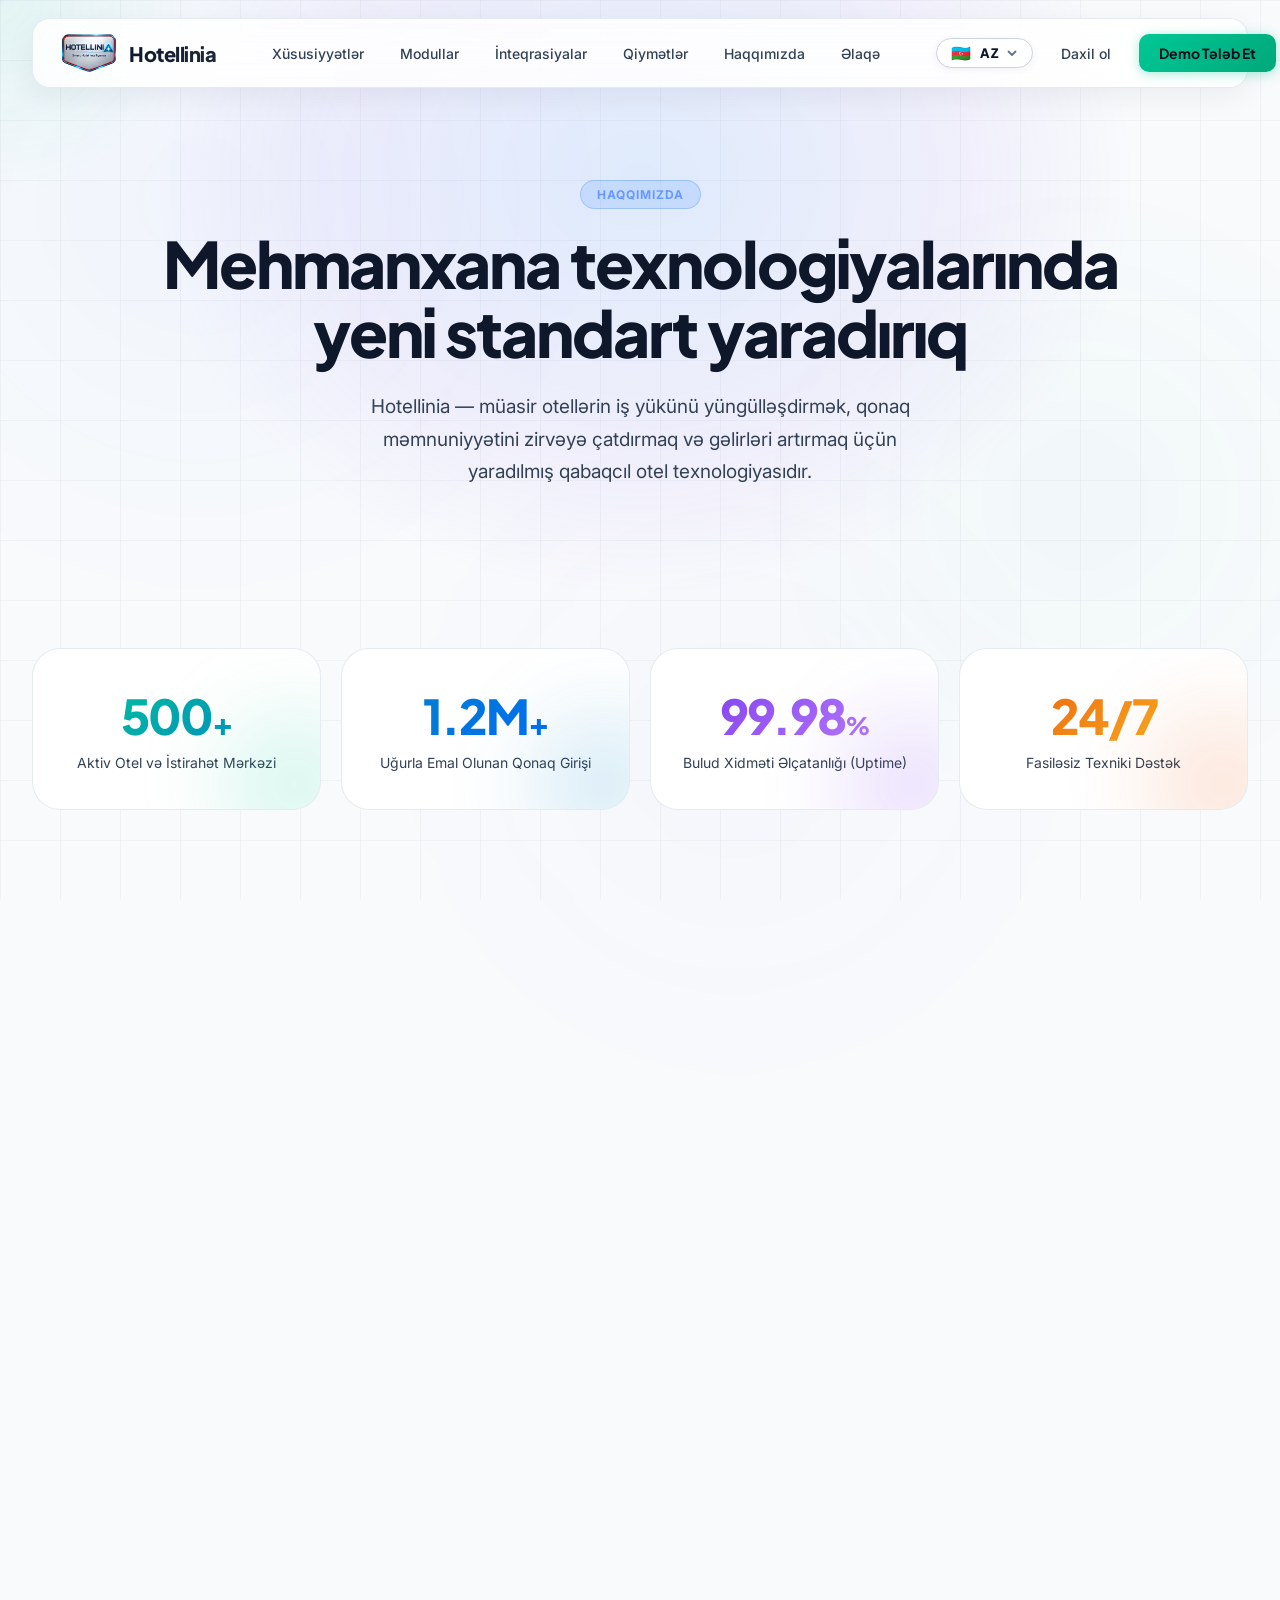
==== commit 5f535046: "feat: accordion FAQ on contact page and reinstate Cavidan with 'Ölkə üzrə' team titles" ====
--- a/about.html
+++ b/about.html
@@ -276,9 +276,9 @@
     }
     .team-grid {
       display: grid;
-      grid-template-columns: repeat(2, 1fr);
+      grid-template-columns: repeat(3, 1fr);
       gap: 28px;
-      max-width: 820px;
+      max-width: 1140px;
       margin: 0 auto;
     }
     .team-card {
@@ -711,7 +711,7 @@
               </div>
             </div>
             <div class="team-name" data-i18n="team.anar_name">Anar Məmmədov</div>
-            <div class="team-role" data-i18n="team.anar_role">Direktor</div>
+            <div class="team-role" data-i18n="team.anar_role">Ölkə üzrə direktor</div>
             <div class="team-bio" data-i18n="team.anar_bio">Hotellinia-nın strateji idarəçiliyi, əməliyyatların koordinasiyası və qlobal tərəfdaşlıq əlaqələrinə rəhbərlik edir.</div>
             <div class="team-links">
               <a href="#" onclick="return false" class="team-link-icon" title="LinkedIn" aria-label="LinkedIn">
@@ -734,7 +734,7 @@
               </div>
             </div>
             <div class="team-name" data-i18n="team.nizam_name">Nizam Babayev</div>
-            <div class="team-role" data-i18n="team.nizam_role">Biznesin İnkişafı Meneceri</div>
+            <div class="team-role" data-i18n="team.nizam_role">Ölkə üzrə biznes meneceri</div>
             <div class="team-bio" data-i18n="team.nizam_bio">Yeni bazarların araşdırılması, strateji tərəfdaşlıqlar və Hotellinia-nın regional genişlənməsinə cavabdehdir. Mehmanxana texnologiyaları sektorunda illərlə dərin təcrübəyə malikdir.</div>
             <div class="team-links">
               <a href="#" onclick="return false" class="team-link-icon" title="LinkedIn" aria-label="LinkedIn">
@@ -745,14 +745,7 @@
             </div>
           </div>
 
-          <!-- 
-          ══════════════════════════════════════════════════════════════════
-          CAVİDAN BAYRAMLI (MÜVƏQQƏTİ DEAKTİV EDİLİB — İSTİFADƏÇİ İSTƏDİKDƏ BƏRPA EDİLƏCƏK)
-          Foto: javidan.png
-          Ad: Cavidan Bayramlı
-          Vəzifə: Baş Texniki Direktor (CTO)
-          LinkedIn: https://www.linkedin.com/in/bayramlijavidan
-          ══════════════════════════════════════════════════════════════════
+          <!-- 3. Cavidan Bayramlı -->
           <div class="team-card">
             <div class="team-avatar avatar-1">
               <img src="javidan.png" alt="Cavidan Bayramlı" class="team-img" onerror="this.style.display='none'">
@@ -764,7 +757,7 @@
               </div>
             </div>
             <div class="team-name" data-i18n="team.cavidan_name">Cavidan Bayramlı</div>
-            <div class="team-role" data-i18n="team.cavidan_role">Baş Texniki Direktor (CTO)</div>
+            <div class="team-role" data-i18n="team.cavidan_role">Ölkə üzrə IT menecer</div>
             <div class="team-bio" data-i18n="team.cavidan_bio">Hotellinia platformasının texnoloji arxitekturası, bulud infrastrukturu və kibertəhlükəsizlik sistemlərinə rəhbərlik edir. Yüksək yüklü paylanmış sistemlər və innovativ həllər üzrə mühəndis.</div>
             <div class="team-links">
               <a href="https://www.linkedin.com/in/bayramlijavidan" target="_blank" rel="noopener noreferrer" class="team-link-icon" title="LinkedIn" aria-label="Cavidan Bayramlı LinkedIn">
@@ -774,7 +767,6 @@
               </a>
             </div>
           </div>
-          -->
 
         </div>
       </div>
--- a/style.css
+++ b/style.css
@@ -2844,7 +2844,6 @@
 .module-card.module-featured {
   border-color: rgba(0,200,150,0.3);
   background: linear-gradient(160deg, rgba(0,200,150,0.06), transparent), var(--bg-card);
-  grid-column: span 2;
 }
 .module-badge-popular {
   display: inline-flex;
@@ -2891,66 +2890,11 @@
   flex-shrink: 0;
 }
 @media (max-width: 1100px) {
-  .modules-grid { grid-template-columns: repeat(2, 1fr); }
-  .module-card.module-featured { grid-column: span 2; }
+  .modules-grid { grid-template-columns: repeat(2, 1fr); gap: 14px; }
 }
 @media (max-width: 640px) {
-  .modules-grid { grid-template-columns: 1fr; }
-  .module-card.module-featured { grid-column: span 1; }
-}
-
-/* ─── ALL OPS ─── */
-.allops-section { padding: 60px 0; }
-.allops-grid {
-  display: grid;
-  grid-template-columns: repeat(4, 1fr);
-  gap: 16px;
-}
-.allops-card {
-  background: var(--bg-card);
-  border: 1px solid var(--border-glass);
-  border-radius: var(--radius-lg);
-  padding: 24px;
-  backdrop-filter: blur(12px);
-  transition: border-color 0.25s;
-}
-.allops-card:hover { border-color: var(--border-bright); }
-.allops-cat {
-  font-size: 11px;
-  font-weight: 700;
-  letter-spacing: 0.8px;
-  color: var(--cyan);
-  text-transform: uppercase;
-  margin-bottom: 14px;
-  padding-bottom: 10px;
-  border-bottom: 1px solid var(--border-glass);
-}
-.allops-list {
-  list-style: none;
-  display: flex;
-  flex-direction: column;
-  gap: 7px;
-}
-.allops-list li {
-  font-size: 13px;
-  color: var(--text-secondary);
-  display: flex;
-  align-items: flex-start;
-  gap: 7px;
-  line-height: 1.4;
-}
-.ao-check { color: var(--green); font-size: 11px; font-weight: 700; flex-shrink: 0; margin-top: 2px; }
-.ao-note {
-  font-size: 12px;
-  color: var(--text-muted);
-  line-height: 1.5;
-  padding-top: 4px;
-  border-top: 1px solid var(--border-glass);
-  margin-top: 4px;
-  list-style: none;
-}
-@media (max-width: 1100px) { .allops-grid { grid-template-columns: repeat(2, 1fr); } }
-@media (max-width: 640px)  { .allops-grid { grid-template-columns: 1fr; } }
+  .modules-grid { grid-template-columns: 1fr; gap: 12px; }
+}
 
 /* ─── OTA LOGO GRID ─── */
 .ota-logo-grid {
@@ -3635,8 +3579,8 @@
     grid-template-columns: repeat(2, 1fr);
     gap: 12px;
   }
-  #bento-ai-checkin { grid-column: 1 / 2; grid-row: 1; }
-  #bento-face       { grid-column: 2 / 3; grid-row: 1; }
+  #bento-ai-checkin { grid-column: 1 / -1; grid-row: auto; }
+  #bento-face       { grid-column: 1 / -1; grid-row: auto; }
   #bento-stat-1     { grid-column: 1 / 2; grid-row: auto; }
   #bento-stat-2     { grid-column: 2 / 3; grid-row: auto; }
   #bento-pos, #bento-workflow { grid-column: 1 / -1; grid-row: auto; }
@@ -3645,34 +3589,7 @@
   .workflow-diagram { flex-wrap: wrap; justify-content: center; }
 }
 
-/* ══════════════════════════════════════════════════════════════
-   MODULES DIVIDER
-══════════════════════════════════════════════════════════════ */
-.modules-divider {
-  display: flex;
-  align-items: center;
-  gap: 16px;
-  margin: 48px 0 36px;
-}
-.modules-divider::before,
-.modules-divider::after {
-  content: '';
-  flex: 1;
-  height: 1px;
-  background: linear-gradient(90deg, transparent, rgba(0,200,150,0.3), transparent);
-}
-.modules-divider span {
-  font-size: 12px;
-  font-weight: 600;
-  letter-spacing: 1px;
-  text-transform: uppercase;
-  color: var(--green);
-  white-space: nowrap;
-  padding: 6px 16px;
-  border: 1px solid rgba(0,200,150,0.25);
-  border-radius: 20px;
-  background: rgba(0,200,150,0.05);
-}
+
 
 /* ══════════════════════════════════════════════════════════════
    HAMBURGER — desktop hidden
@@ -3811,7 +3728,6 @@
   .bento-small { grid-column: span 3 !important; }
   .bento-wide  { grid-column: span 6 !important; }
   .modules-grid { grid-template-columns: repeat(2, 1fr); }
-  .allops-grid  { grid-template-columns: repeat(2, 1fr); }
 }
 
 /* ══════════════════════════════════════════════════════════════
@@ -3867,20 +3783,20 @@
   .section-sub { font-size: 0.92rem; }
   .section-header { margin-bottom: 28px; }
 
-  /* ─ Bento on Mobile: OCR and Face Check-in Side-by-Side ─ */
+  /* ─ Bento on Mobile: Stacked AI OCR and Face Check-in (Alt-alta) ─ */
   .bento-grid {
     grid-template-columns: repeat(2, 1fr) !important;
-    gap: 10px !important;
+    gap: 16px !important;
   }
   #bento-ai-checkin {
-    grid-column: 1 / 2 !important;
-    grid-row: 1 !important;
-    height: 100% !important;
+    grid-column: 1 / -1 !important;
+    grid-row: auto !important;
+    height: auto !important;
   }
   #bento-face {
-    grid-column: 2 / 3 !important;
-    grid-row: 1 !important;
-    height: 100% !important;
+    grid-column: 1 / -1 !important;
+    grid-row: auto !important;
+    height: auto !important;
   }
   #bento-stat-1 {
     grid-column: 1 / 2 !important;
@@ -3897,106 +3813,109 @@
     grid-row: auto !important;
   }
 
-  /* Compact tuning for side-by-side bento cards on mobile */
+  /* Spacious, readable tuning for stacked bento cards on mobile */
   #bento-ai-checkin .bento-card-inner,
   #bento-face .bento-card-inner {
-    padding: 14px 10px !important;
-    height: 100% !important;
+    padding: 24px 20px !important;
+    height: auto !important;
     display: flex !important;
     flex-direction: column !important;
   }
   #bento-ai-checkin .bento-title,
   #bento-face .bento-title {
-    font-size: clamp(12px, 3.2vw, 15px) !important;
-    line-height: 1.25 !important;
-    margin-bottom: 5px !important;
+    font-size: clamp(16px, 4.8vw, 19px) !important;
+    line-height: 1.35 !important;
+    margin-bottom: 8px !important;
   }
   #bento-ai-checkin .bento-desc,
   #bento-face .bento-desc {
-    font-size: 11px !important;
-    line-height: 1.35 !important;
-    margin-bottom: 8px !important;
+    font-size: 13.5px !important;
+    line-height: 1.55 !important;
+    margin-bottom: 16px !important;
+    color: var(--text-secondary) !important;
   }
   #bento-ai-checkin .bento-tag,
   #bento-face .bento-tag {
-    font-size: 10px !important;
-    padding: 2px 7px !important;
-    margin-bottom: 8px !important;
+    font-size: 11px !important;
+    padding: 3px 9px !important;
+    margin-bottom: 10px !important;
   }
   #bento-ai-checkin .ocr-demo {
     flex-direction: column !important;
-    gap: 6px !important;
+    gap: 12px !important;
     margin-top: auto !important;
     width: 100% !important;
   }
   #bento-ai-checkin .ocr-card {
-    padding: 8px 10px !important;
+    padding: 14px 16px !important;
     width: 100% !important;
+    border-radius: 12px !important;
+  }
+  #bento-ai-checkin .ocr-header {
+    font-size: 12px !important;
+    margin-bottom: 10px !important;
+  }
+  #bento-ai-checkin .ocr-doc {
+    padding: 10px 12px !important;
+    border-radius: 8px !important;
+  }
+  #bento-ai-checkin .ocr-field {
+    font-size: 12px !important;
+    margin-bottom: 6px !important;
+    gap: 8px !important;
+  }
+  #bento-ai-checkin .ocr-footer {
+    font-size: 11px !important;
+    margin-top: 10px !important;
+  }
+  #bento-ai-checkin .ocr-result-card {
+    padding: 12px 14px !important;
     border-radius: 10px !important;
-  }
-  #bento-ai-checkin .ocr-header {
-    font-size: 10px !important;
-    margin-bottom: 5px !important;
-  }
-  #bento-ai-checkin .ocr-doc {
-    padding: 5px 7px !important;
-    border-radius: 6px !important;
-  }
-  #bento-ai-checkin .ocr-field {
-    font-size: 9.5px !important;
-    margin-bottom: 2px !important;
-    gap: 4px !important;
-  }
-  #bento-ai-checkin .ocr-footer {
-    font-size: 9px !important;
-    margin-top: 5px !important;
-  }
-  #bento-ai-checkin .ocr-result-card {
-    padding: 6px 8px !important;
-    border-radius: 8px !important;
     max-width: 100% !important;
     width: 100% !important;
   }
   #bento-ai-checkin .orcard-title {
+    font-size: 12px !important;
+    margin-bottom: 4px !important;
+  }
+  #bento-ai-checkin .orcard-room {
+    font-size: 11px !important;
+    margin-bottom: 4px !important;
+  }
+  #bento-ai-checkin .orcard-badge {
     font-size: 10px !important;
-    margin-bottom: 2px !important;
-  }
-  #bento-ai-checkin .orcard-room {
-    font-size: 9px !important;
-    margin-bottom: 2px !important;
-  }
-  #bento-ai-checkin .orcard-badge {
-    font-size: 8px !important;
   }
   #bento-face .face-demo {
-    gap: 8px !important;
+    gap: 12px !important;
     margin-top: auto !important;
     width: 100% !important;
   }
   #bento-face .face-cam-frame {
-    width: 100% !important;
-    max-width: 110px !important;
-    height: 90px !important;
-    padding: 6px !important;
+    width: 140px !important;
+    max-width: 140px !important;
+    height: 130px !important;
+    padding: 8px !important;
     margin: 0 auto !important;
   }
   #bento-face .face-icon svg {
-    width: 36px !important;
-    height: 36px !important;
+    width: 48px !important;
+    height: 48px !important;
   }
   #bento-face .face-status-text {
-    font-size: 9px !important;
+    font-size: 11px !important;
   }
   #bento-face .face-match-card {
-    padding: 6px 8px !important;
-    gap: 6px !important;
-    border-radius: 8px !important;
+    padding: 10px 14px !important;
+    gap: 10px !important;
+    border-radius: 10px !important;
+    max-width: 280px !important;
+    margin: 0 auto !important;
   }
   #bento-face .face-match-card div div:first-child {
+    font-size: 12px !important;
+  }
+  #bento-face .face-match-card div div:last-child {
     font-size: 10px !important;
-  }
-  #bento-face .face-match-card div div:last-child {
-    font-size: 8px !important;
   }
   .bento-card-inner { padding: 16px; }
   .pos-visual { flex-direction: column; gap: 12px; }
@@ -4004,10 +3923,6 @@
 
   /* ─ Modules ─ */
   .modules-grid { grid-template-columns: 1fr; gap: 12px; }
-  .allops-grid  { grid-template-columns: 1fr 1fr; gap: 8px; }
-  .allops-card  { padding: 12px; }
-  .allops-cat   { font-size: 9px; }
-  .modules-divider { margin: 24px 0 18px; }
 
   /* ─ OTA/Automation ─ */
   .automation-grid { grid-template-columns: repeat(2, 1fr); gap: 8px; }
@@ -4067,7 +3982,6 @@
   .container { padding: 0 14px; }
   .hero-title { font-size: clamp(1.65rem, 8.5vw, 2.2rem); }
   .btn-xl { padding: 12px 16px; font-size: 0.87rem; }
-  .allops-grid  { grid-template-columns: 1fr; }
   .values-grid  { grid-template-columns: 1fr; }
   .team-grid    { grid-template-columns: 1fr; }
   .milestones   { grid-template-columns: 1fr; }
@@ -4459,9 +4373,9 @@
 
 .team-grid {
   display: grid;
-  grid-template-columns: repeat(2, 1fr);
+  grid-template-columns: repeat(3, 1fr);
   gap: 28px;
-  max-width: 820px;
+  max-width: 1140px;
   margin: 0 auto;
 }
 
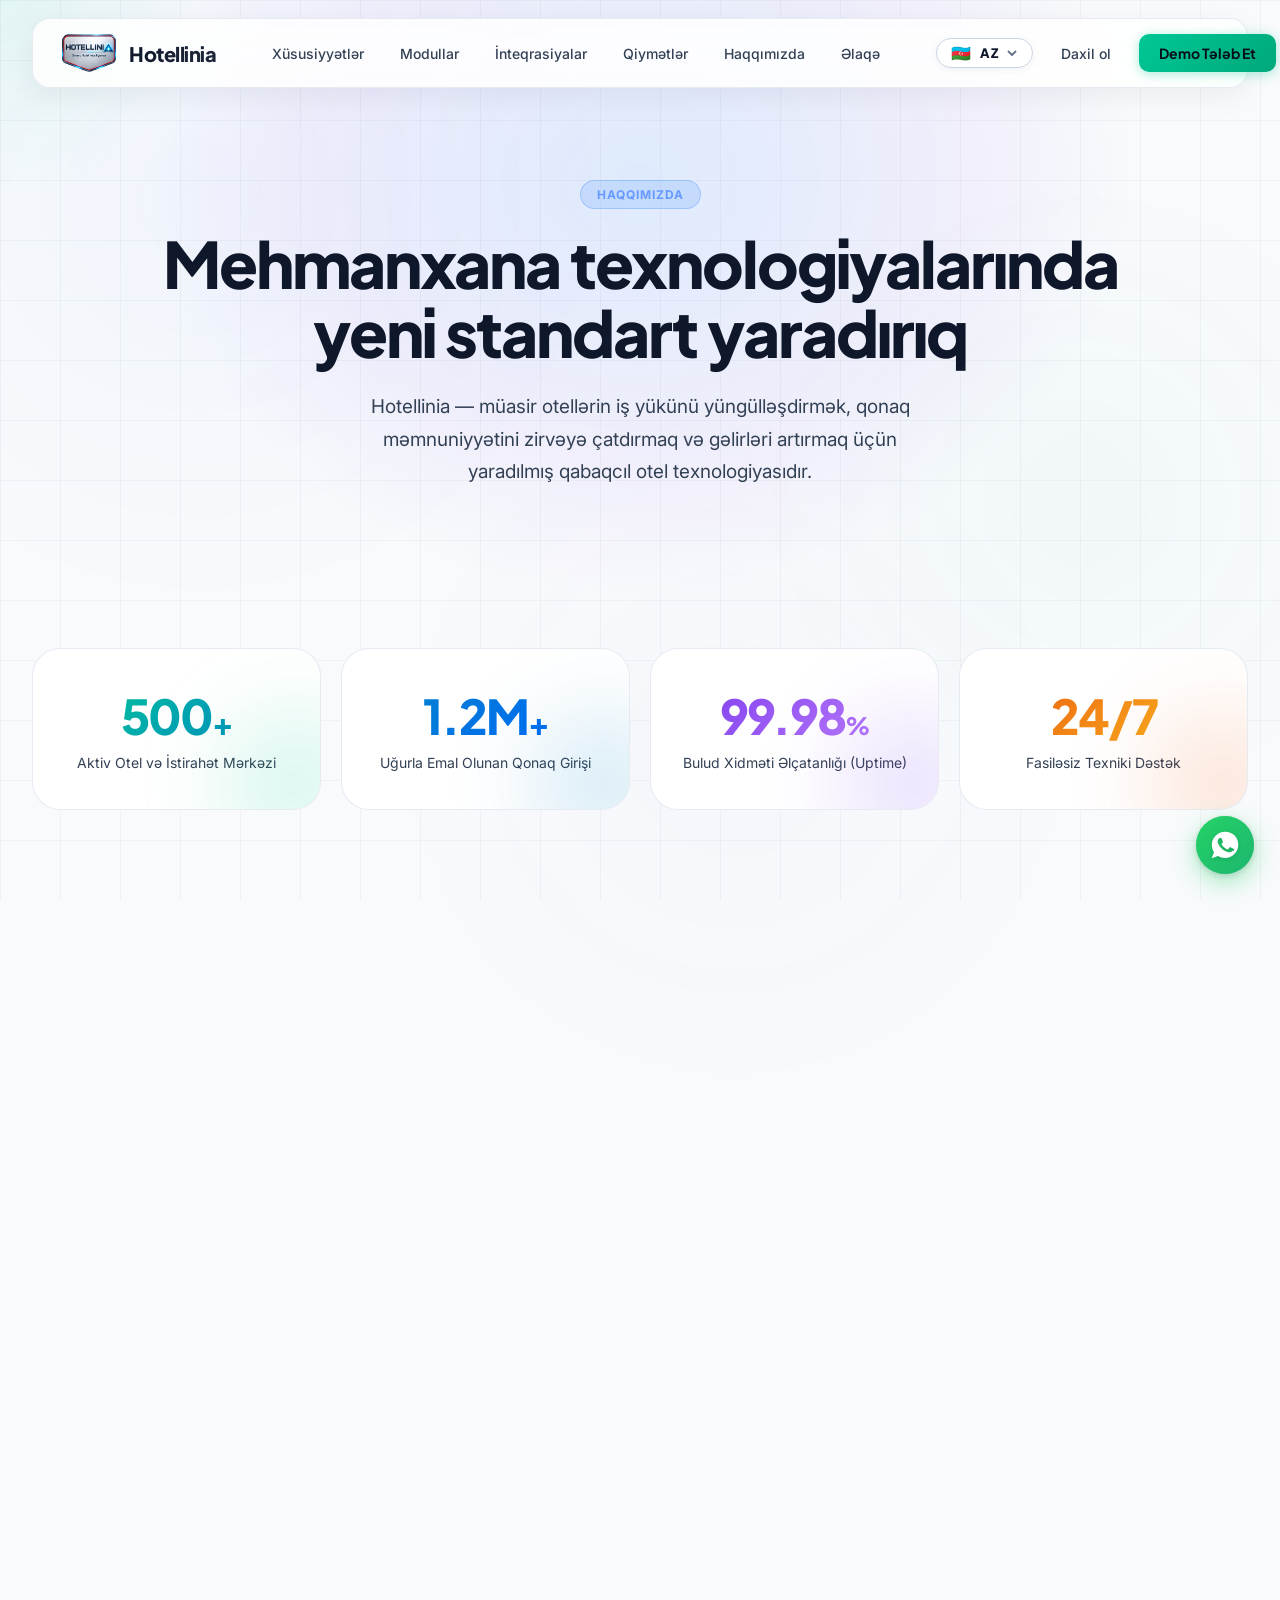
==== commit fb844026: "feat(pricing): update exact package names with room capacity in titles and update contact room tiers" ====
--- a/about.html
+++ b/about.html
@@ -942,7 +942,7 @@
     </div>
   </footer>
 
-  <script src="translations.js?v=4"></script>
+  <script src="translations.js?v=5"></script>
   <script src="app.js?v=4"></script>
 </body>
 </html>
--- a/style.css
+++ b/style.css
@@ -4259,32 +4259,33 @@
 }
 
 .hotel-partner-logo-box {
-  width: 58px;
-  height: 58px;
+  width: 64px;
+  height: 64px;
   border-radius: 16px;
-  background: linear-gradient(135deg, rgba(0,200,150,0.12), rgba(0,102,255,0.08));
-  border: 1.5px solid var(--border-glass);
+  background: #FFFFFF;
+  border: 1.5px solid rgba(15, 23, 42, 0.08);
+  box-shadow: 0 4px 12px rgba(0, 0, 0, 0.04);
   display: flex;
   align-items: center;
   justify-content: center;
   position: relative;
   overflow: hidden;
   flex-shrink: 0;
+  padding: 6px;
+  transition: transform 0.25s ease, border-color 0.25s ease, box-shadow 0.25s ease;
+}
+
+.hotel-partner-card:hover .hotel-partner-logo-box {
+  border-color: rgba(0, 200, 150, 0.4);
+  transform: scale(1.04);
+  box-shadow: 0 6px 18px rgba(0, 200, 150, 0.15);
 }
 
 .hotel-partner-img {
   width: 100%;
   height: 100%;
-  object-fit: cover;
-  position: absolute;
-  top: 0;
-  left: 0;
-  z-index: 2;
-}
-
-.hotel-partner-img:not([src]),
-.hotel-partner-img[src=""] {
-  display: none;
+  object-fit: contain;
+  display: block;
 }
 
 .hotel-logo-placeholder {
@@ -4677,3 +4678,108 @@
   max-width: 100%;
 }
 
+/* ═════════════════════════════════════════════
+   FLOATING WHATSAPP BUTTON WIDGET
+═════════════════════════════════════════════ */
+.whatsapp-float {
+  position: fixed;
+  bottom: 26px;
+  right: 26px;
+  width: 58px;
+  height: 58px;
+  border-radius: 50%;
+  background: linear-gradient(135deg, #25D366, #128C7E);
+  color: #FFFFFF;
+  display: flex;
+  align-items: center;
+  justify-content: center;
+  box-shadow: 0 8px 24px rgba(37, 211, 102, 0.4), 0 2px 6px rgba(0, 0, 0, 0.15);
+  z-index: 9999;
+  text-decoration: none;
+  transition: transform 0.3s cubic-bezier(0.34, 1.56, 0.64, 1), box-shadow 0.3s ease;
+  cursor: pointer;
+}
+
+.whatsapp-float:hover {
+  transform: scale(1.1) translateY(-3px);
+  box-shadow: 0 14px 32px rgba(37, 211, 102, 0.5), 0 4px 10px rgba(0, 0, 0, 0.2);
+  color: #FFFFFF;
+}
+
+.whatsapp-icon {
+  width: 32px;
+  height: 32px;
+  position: relative;
+  z-index: 2;
+  filter: drop-shadow(0 1px 2px rgba(0, 0, 0, 0.15));
+}
+
+.whatsapp-pulse {
+  position: absolute;
+  top: 0;
+  left: 0;
+  width: 100%;
+  height: 100%;
+  border-radius: 50%;
+  background: rgba(37, 211, 102, 0.6);
+  z-index: 1;
+  animation: waPulse 2s infinite ease-out;
+  pointer-events: none;
+}
+
+@keyframes waPulse {
+  0% {
+    transform: scale(1);
+    opacity: 0.8;
+  }
+  50% {
+    transform: scale(1.4);
+    opacity: 0;
+  }
+  100% {
+    transform: scale(1);
+    opacity: 0;
+  }
+}
+
+.whatsapp-tooltip {
+  position: absolute;
+  right: 68px;
+  background: rgba(15, 23, 42, 0.92);
+  color: #FFFFFF;
+  padding: 6px 14px;
+  border-radius: 20px;
+  font-family: var(--font-body, -apple-system, BlinkMacSystemFont, sans-serif);
+  font-size: 12px;
+  font-weight: 600;
+  white-space: nowrap;
+  pointer-events: none;
+  opacity: 0;
+  transform: translateX(10px);
+  transition: opacity 0.25s ease, transform 0.25s ease;
+  box-shadow: 0 4px 14px rgba(0, 0, 0, 0.25);
+  border: 1px solid rgba(255, 255, 255, 0.1);
+  backdrop-filter: blur(8px);
+}
+
+.whatsapp-float:hover .whatsapp-tooltip {
+  opacity: 1;
+  transform: translateX(0);
+}
+
+@media (max-width: 640px) {
+  .whatsapp-float {
+    bottom: 20px;
+    right: 20px;
+    width: 52px;
+    height: 52px;
+  }
+  .whatsapp-icon {
+    width: 28px;
+    height: 28px;
+  }
+  .whatsapp-tooltip {
+    display: none;
+  }
+}
+
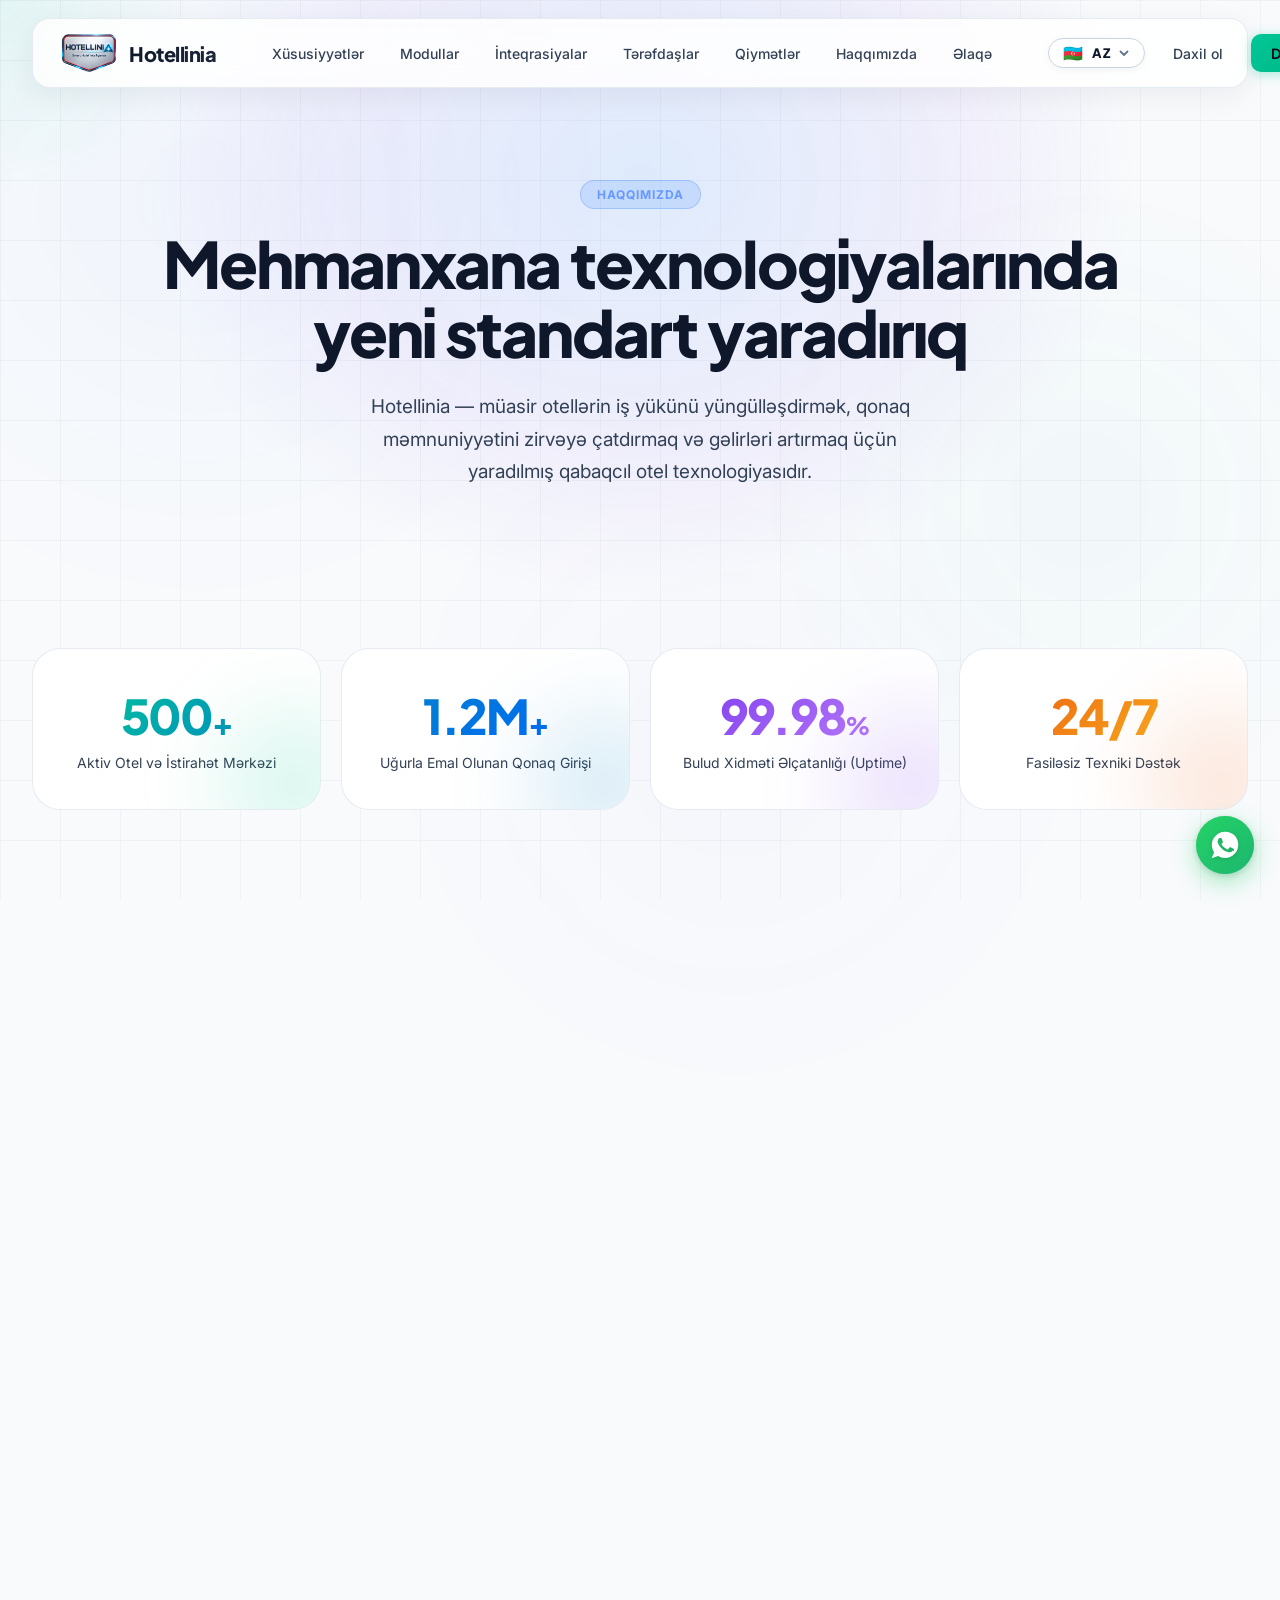
==== commit e791e749: "feat: update navigation, partner links, CTA button and branding assets" ====
--- a/about.html
+++ b/about.html
@@ -503,7 +503,8 @@
       <nav class="nav-links" id="navLinksDesktop">
         <a href="index.html#features" class="nav-link" data-i18n="nav.features">Xüsusiyyətlər</a>
         <a href="index.html#modules" class="nav-link" data-i18n="nav.modules">Modullar</a>
-        <a href="index.html#integrations" class="nav-link" data-i18n="nav.integrations">İnteqrasiyalar</a>
+        <a href="index.html#connect" class="nav-link" data-i18n="nav.integrations">İnteqrasiyalar</a>
+        <a href="index.html#partners" class="nav-link" data-i18n="nav.partners">Tərəfdaşlar</a>
         <a href="pricing.html" class="nav-link" data-i18n="nav.pricing">Qiymətlər</a>
         <a href="about.html" class="nav-link nav-link--active" data-i18n="nav.about">Haqqımızda</a>
         <a href="contact.html" class="nav-link" data-i18n="nav.contact">Əlaqə</a>
@@ -538,7 +539,7 @@
             </button>
           </div>
         </div>
-        <a href="#" onclick="return false" class="nav-login" data-i18n="nav.login">Daxil ol</a>
+        <a href="https://app.hotellinia.com" target="_blank" rel="noopener noreferrer" class="nav-login" data-i18n="nav.login">Daxil ol</a>
         <a href="contact.html#contactForm" class="btn btn-glow" id="nav-demo-btn" data-i18n="nav.demo">Demo Tələb Et</a>
         <button class="hamburger" id="hamburgerBtn" aria-label="Menyu" aria-expanded="false">
           <span></span><span></span><span></span>
@@ -574,13 +575,15 @@
     <nav class="mob-links">
         <a href="index.html#features" class="mob-link" id="mob-link-0" data-i18n="nav.features">Xüsusiyyətlər</a>
         <a href="index.html#modules" class="mob-link" id="mob-link-1" data-i18n="nav.modules">Modullar</a>
-        <a href="index.html#integrations" class="mob-link" id="mob-link-2" data-i18n="nav.integrations">İnteqrasiyalar</a>
+        <a href="index.html#connect" class="mob-link" id="mob-link-2" data-i18n="nav.integrations">İnteqrasiyalar</a>
+        <a href="index.html#partners" class="mob-link" id="mob-link-partners" data-i18n="nav.partners">Tərəfdaşlar</a>
         <a href="pricing.html" class="mob-link" id="mob-link-3" data-i18n="nav.pricing">Qiymətlər</a>
         <a href="about.html" class="mob-link" id="mob-link-4" data-i18n="nav.about">Haqqımızda</a>
         <a href="contact.html" class="mob-link" id="mob-link-5" data-i18n="nav.contact">Əlaqə</a>
     </nav>
     <div class="mob-actions">
       <a href="contact.html#contactForm" class="btn btn-glow btn-block" data-i18n="nav.free_demo">⚡ Pulsuz Demo Tələb Et</a>
+      <a href="https://app.hotellinia.com" target="_blank" rel="noopener noreferrer" class="btn btn-ghost btn-block" style="margin-top:8px;" data-i18n="nav.login">Daxil ol</a>
     </div>
     <div class="mob-footer-note" data-i18n="nav.partner_badge">Azərbaycan · 500+ Otel Partnyor</div>
   </div>
@@ -701,8 +704,7 @@
           <!-- 1. Anar Məmmədov (Direktor) -->
           <div class="team-card">
             <div class="team-avatar avatar-1">
-              <!-- Şəkil əlavə etmək üçün: src="..." daxil edin -->
-              <img src="" alt="Anar Məmmədov" class="team-img" onerror="this.style.display='none'">
+              <img src="anarmammadov.jpg" alt="Anar Məmmədov" class="team-img" onerror="this.style.display='none'">
               <div class="team-avatar-placeholder" aria-hidden="true">
                 <svg viewBox="0 0 24 24" fill="none" stroke="currentColor" stroke-width="1.6" stroke-linecap="round" stroke-linejoin="round">
                   <path d="M20 21v-2a4 4 0 0 0-4-4H8a4 4 0 0 0-4 4v2"/>
@@ -909,7 +911,8 @@
           <a href="index.html" class="footer-nav-link" data-i18n="nav.home">Ana səhifə</a>
           <a href="index.html#features" class="footer-nav-link" data-i18n="nav.features">Xüsusiyyətlər</a>
           <a href="index.html#modules" class="footer-nav-link" data-i18n="nav.modules">Modullar</a>
-          <a href="index.html#integrations" class="footer-nav-link" data-i18n="nav.integrations">İnteqrasiyalar</a>
+          <a href="index.html#connect" class="footer-nav-link" data-i18n="nav.integrations">İnteqrasiyalar</a>
+          <a href="index.html#partners" class="footer-nav-link" data-i18n="nav.partners">Tərəfdaşlar</a>
           <a href="pricing.html" class="footer-nav-link" data-i18n="nav.pricing">Qiymətlər</a>
           <a href="about.html" class="footer-nav-link" data-i18n="nav.about">Haqqımızda</a>
           <a href="contact.html" class="footer-nav-link" data-i18n="nav.contact">Əlaqə</a>
--- a/style.css
+++ b/style.css
@@ -4250,12 +4250,19 @@
   box-shadow: 0 4px 18px rgba(15, 23, 42, 0.03);
   position: relative;
   overflow: hidden;
+  text-decoration: none;
+  color: inherit;
+  cursor: pointer;
 }
 
 .hotel-partner-card:hover {
   border-color: rgba(0, 200, 150, 0.35);
   transform: translateY(-3px);
   box-shadow: 0 12px 28px rgba(15, 23, 42, 0.07), 0 0 20px rgba(0, 200, 150, 0.06);
+}
+
+.hotel-partner-card:hover .hotel-partner-name {
+  color: var(--green);
 }
 
 .hotel-partner-logo-box {
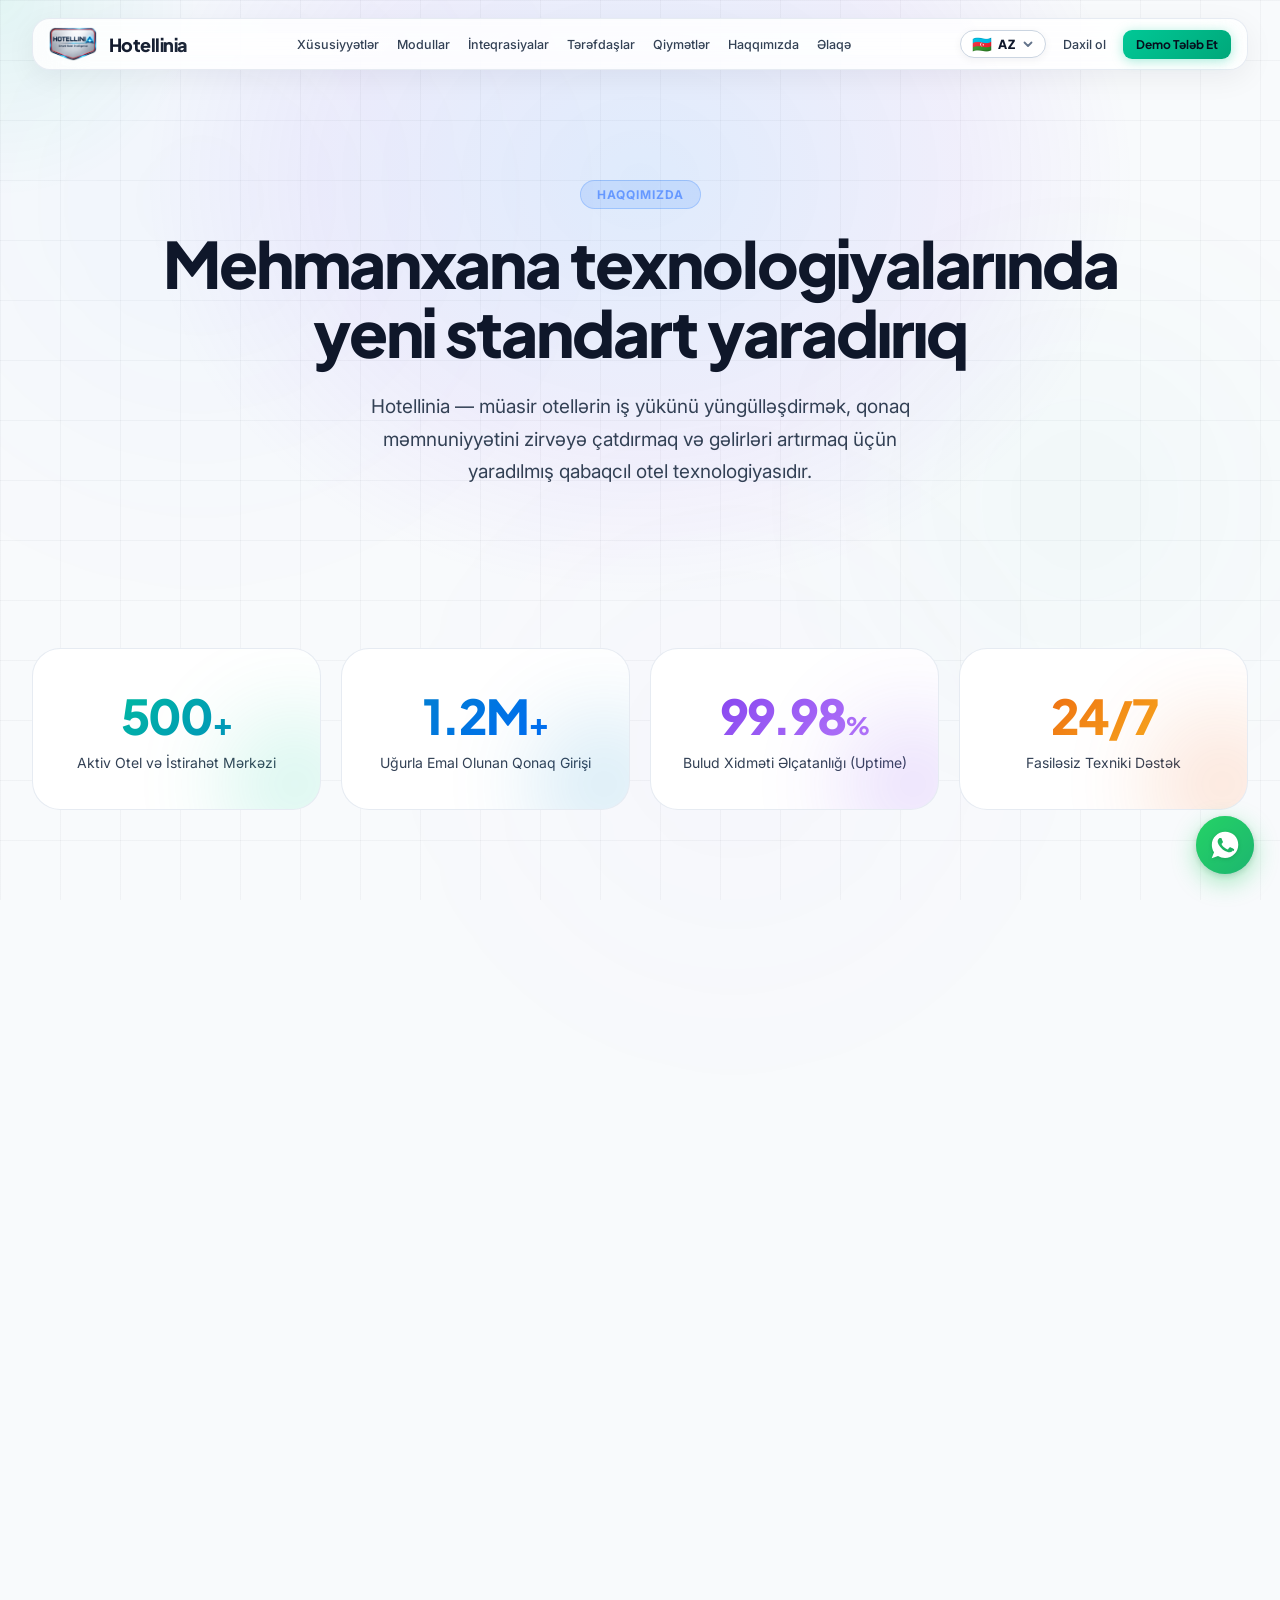
==== commit ba4f2176: "style: optimize navbar proportions, spacing and responsive breakpoints" ====
--- a/about.html
+++ b/about.html
@@ -18,7 +18,7 @@
   <link rel="preconnect" href="https://fonts.googleapis.com" />
   <link rel="preconnect" href="https://fonts.gstatic.com" crossorigin />
   <link href="https://fonts.googleapis.com/css2?family=Plus+Jakarta+Sans:wght@300;400;500;600;700;800&family=Inter:wght@300;400;500;600;700&display=swap" rel="stylesheet" />
-  <link rel="stylesheet" href="style.css?v=6" />
+  <link rel="stylesheet" href="style.css?v=8" />
   <link rel="icon" type="image/png" href="hotellinia-logo.png" />
   <link rel="apple-touch-icon" sizes="180x180" href="hotellinia-logo.png" />
   <style>
@@ -945,7 +945,7 @@
     </div>
   </footer>
 
-  <script src="translations.js?v=5"></script>
-  <script src="app.js?v=4"></script>
+  <script src="translations.js?v=6"></script>
+  <script src="app.js?v=5"></script>
 </body>
 </html>
--- a/style.css
+++ b/style.css
@@ -510,10 +510,10 @@
 .nav-inner {
   max-width: var(--container-max);
   margin: 0 auto;
-  padding: 14px 28px;
-  display: flex;
-  align-items: center;
-  gap: 40px;
+  padding: 10px 22px;
+  display: flex;
+  align-items: center;
+  gap: 20px;
   background: rgba(255, 255, 255, 0.85);
   border: 1px solid var(--border-glass);
   border-radius: 18px;
@@ -564,33 +564,42 @@
 .nav-links {
   display: flex;
   align-items: center;
-  gap: 4px;
+  gap: 2px;
   flex: 1;
   justify-content: center;
 }
 .mobile-close-btn { display: none; }
 
 .nav-link {
-  font-size: 14px;
+  font-size: 13.5px;
   font-weight: 500;
   color: var(--text-secondary);
-  padding: 9px 16px;
-  border-radius: 9px;
+  padding: 7px 11px;
+  border-radius: 8px;
   transition: all 0.2s;
+  white-space: nowrap;
 }
 .nav-link:hover { color: var(--text-primary); background: rgba(15, 23, 42, 0.05); }
 
-.nav-actions { display: flex; align-items: center; gap: 12px; flex-shrink: 0; }
+.nav-actions { display: flex; align-items: center; gap: 8px; flex-shrink: 0; }
 
 .nav-login {
-  font-size: 14px;
+  font-size: 13.5px;
   font-weight: 500;
   color: var(--text-secondary);
-  padding: 9px 16px;
+  padding: 7px 12px;
+  border-radius: 8px;
+  transition: all 0.2s;
+  white-space: nowrap;
+}
+.nav-login:hover { color: var(--text-primary); background: rgba(15, 23, 42, 0.05); }
+
+#nav-demo-btn {
+  font-size: 13px;
+  padding: 8px 16px;
   border-radius: 9px;
-  transition: all 0.2s;
-}
-.nav-login:hover { color: var(--text-primary); background: rgba(15, 23, 42, 0.05); }
+  white-space: nowrap;
+}
 
 .nav-hamburger {
   display: none;
@@ -3683,8 +3692,8 @@
 /* Each nav link */
 .mob-link {
   display: block;
-  padding: 15px 24px;
-  font-size: 1.1rem;
+  padding: 11px 20px;
+  font-size: 1.02rem;
   font-weight: 600;
   color: #1E293B;
   text-align: center;
@@ -3699,17 +3708,19 @@
 
 /* CTA inside menu */
 .mob-actions {
-  margin-top: 28px;
+  margin-top: 18px;
   width: 100%;
   max-width: 280px;
+  display: flex;
+  flex-direction: column;
+  gap: 8px;
   text-align: center;
 }
 .btn-block { display: block; width: 100%; text-align: center; }
 
 /* Footer note */
 .mob-footer-note {
-  position: absolute;
-  bottom: 32px;
+  margin-top: 14px;
   font-size: 11px;
   color: #64748B;
   letter-spacing: 0.4px;
@@ -3718,8 +3729,49 @@
 /* ══════════════════════════════════════════════════════════════
    TABLET 1024px
 ══════════════════════════════════════════════════════════════ */
+@media (max-width: 1280px) {
+  .nav-inner { gap: 12px; padding: 8px 16px; }
+  .nav-link { font-size: 12.5px; padding: 6px 8px; }
+  .nav-login { font-size: 12.5px; padding: 6px 9px; }
+  .logo-text { font-size: 18px; }
+  .logo-img { height: 34px; }
+  #nav-demo-btn { font-size: 12px; padding: 7px 13px; }
+}
+
+@media (max-width: 1080px) {
+  /* Prevent scroll when menu is open */
+  body.menu-open { overflow: hidden; }
+
+  /* ─ Navbar ─ */
+  .nav-links { display: none !important; }
+  .nav-login { display: none; }
+  .hamburger { display: flex; }
+
+  /* ─ Mobile menu ─ */
+  .mobile-menu {
+    display: none !important;
+    position: fixed !important;
+    top: 0 !important;
+    left: 0 !important;
+    right: 0 !important;
+    bottom: 0 !important;
+    width: 100vw !important;
+    height: 100vh !important;
+    min-height: 100vh !important;
+    background: rgba(255, 255, 255, 0.98) !important;
+    backdrop-filter: blur(20px) !important;
+    -webkit-backdrop-filter: blur(20px) !important;
+    z-index: 99999 !important;
+    flex-direction: column !important;
+    align-items: center !important;
+    justify-content: center !important;
+  }
+  .mobile-menu.is-open {
+    display: flex !important;
+  }
+}
+
 @media (max-width: 1024px) {
-  .nav-inner { gap: 16px; padding: 12px 20px; }
   .hero-title { font-size: clamp(2rem, 4vw, 3rem); }
   .hero-visual { max-width: 400px; }
   .bento-grid  { grid-template-columns: repeat(6, 1fr) !important; }
@@ -3735,9 +3787,6 @@
 ══════════════════════════════════════════════════════════════ */
 @media (max-width: 768px) {
   :root { --section-py: 52px; }
-
-  /* Prevent scroll when menu is open */
-  body.menu-open { overflow: hidden; }
 
   /* ─ Navbar ─ */
   .navbar { top: 10px; left: 10px; right: 10px; width: auto; }
@@ -4007,16 +4056,16 @@
 .lang-dropdown-btn {
   display: inline-flex;
   align-items: center;
-  gap: 8px;
+  gap: 6px;
   background: #FFFFFF;
   border: 1px solid #CBD5E1;
   border-radius: 100px;
-  padding: 6px 14px;
+  padding: 5px 11px;
   color: #0F172A;
   font-family: var(--font-display, inherit);
-  font-size: 13px;
+  font-size: 12.5px;
   font-weight: 700;
-  letter-spacing: 0.5px;
+  letter-spacing: 0.4px;
   cursor: pointer;
   box-shadow: 0 2px 8px rgba(15, 23, 42, 0.05);
   transition: all 0.25s cubic-bezier(0.16, 1, 0.3, 1);
